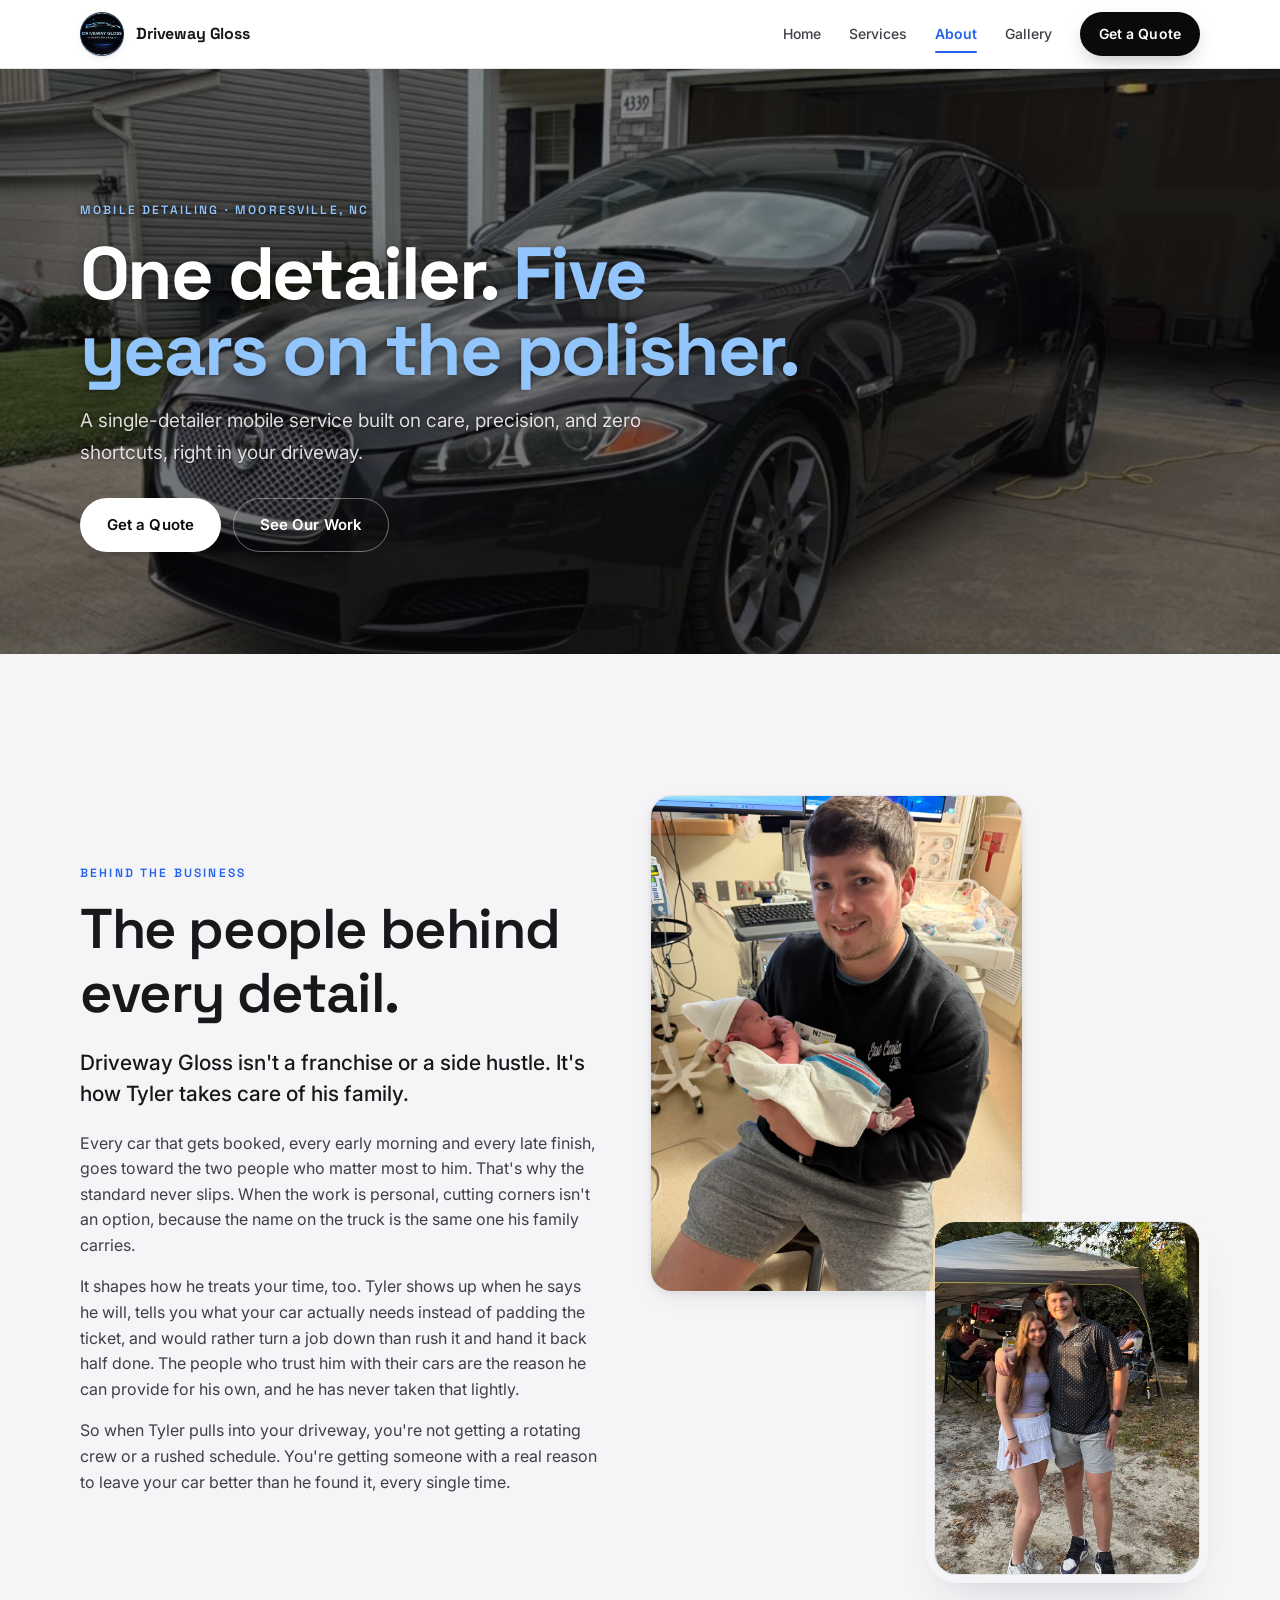
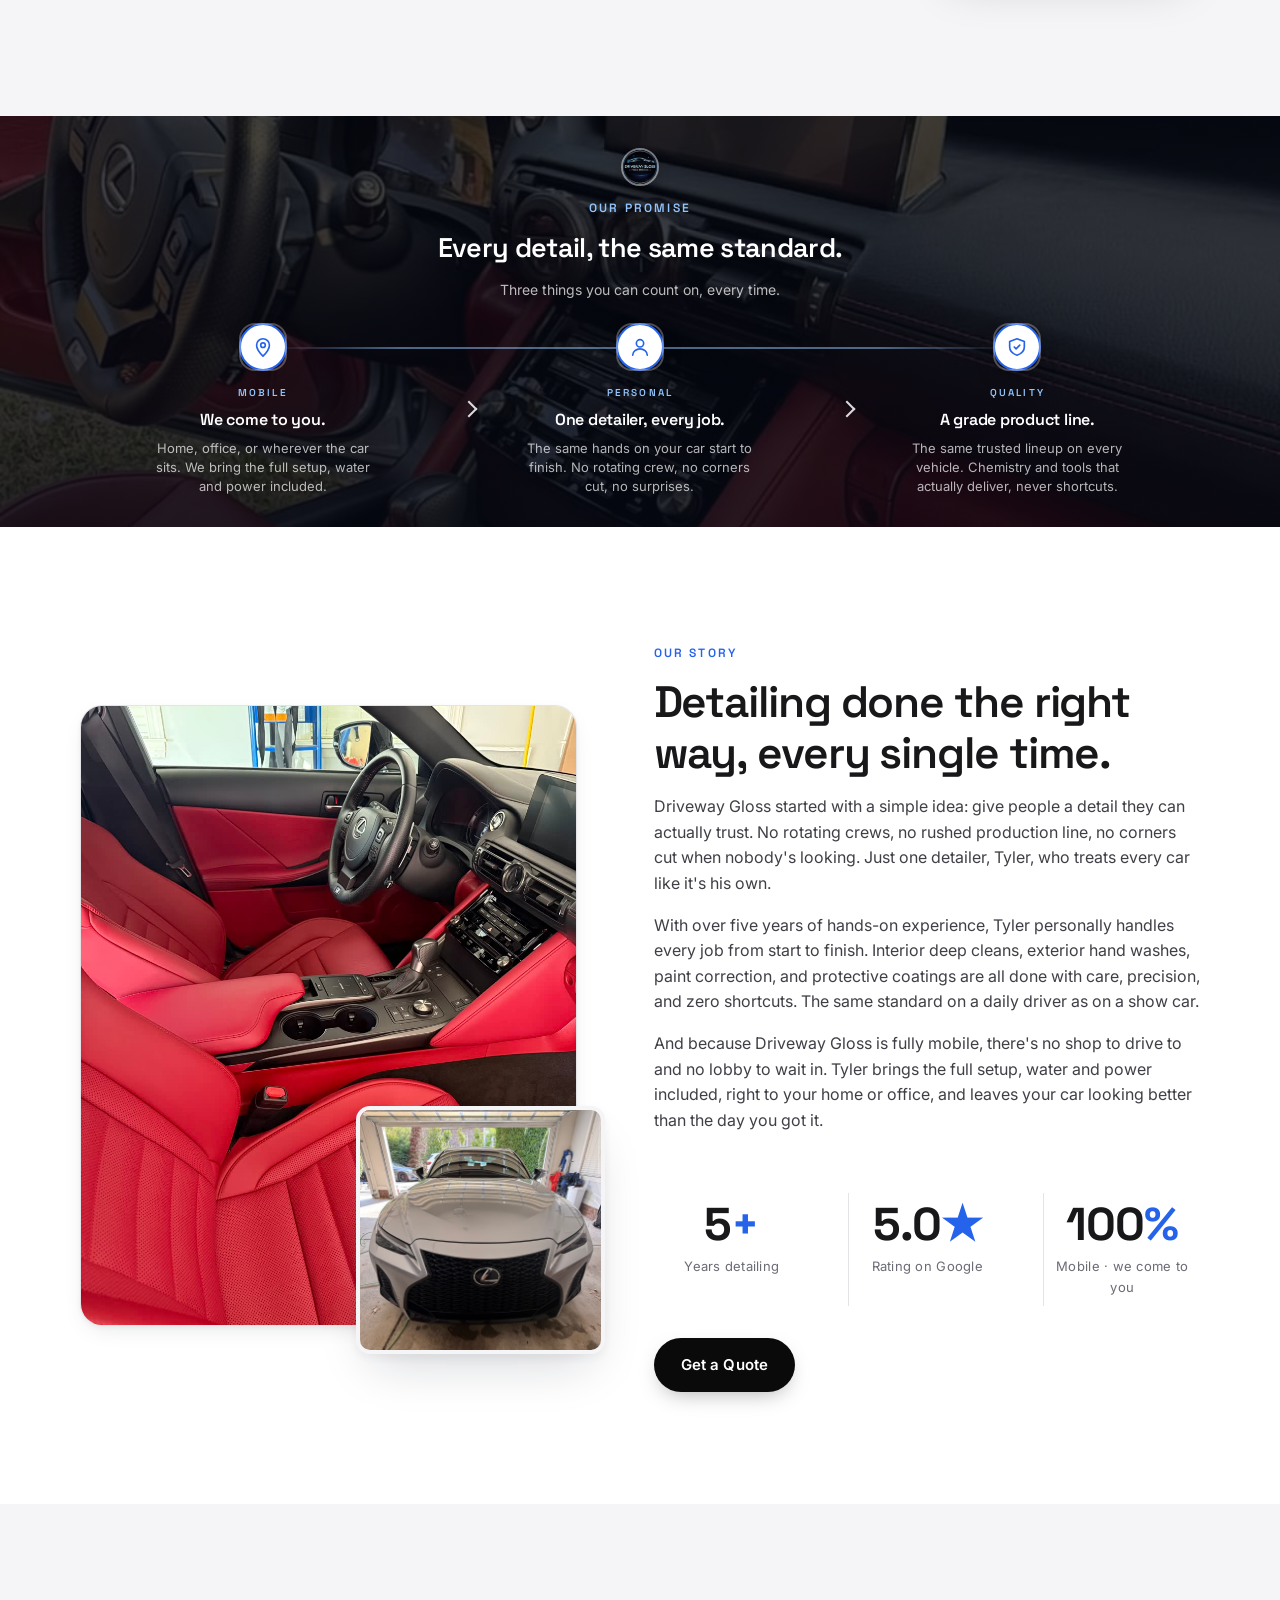
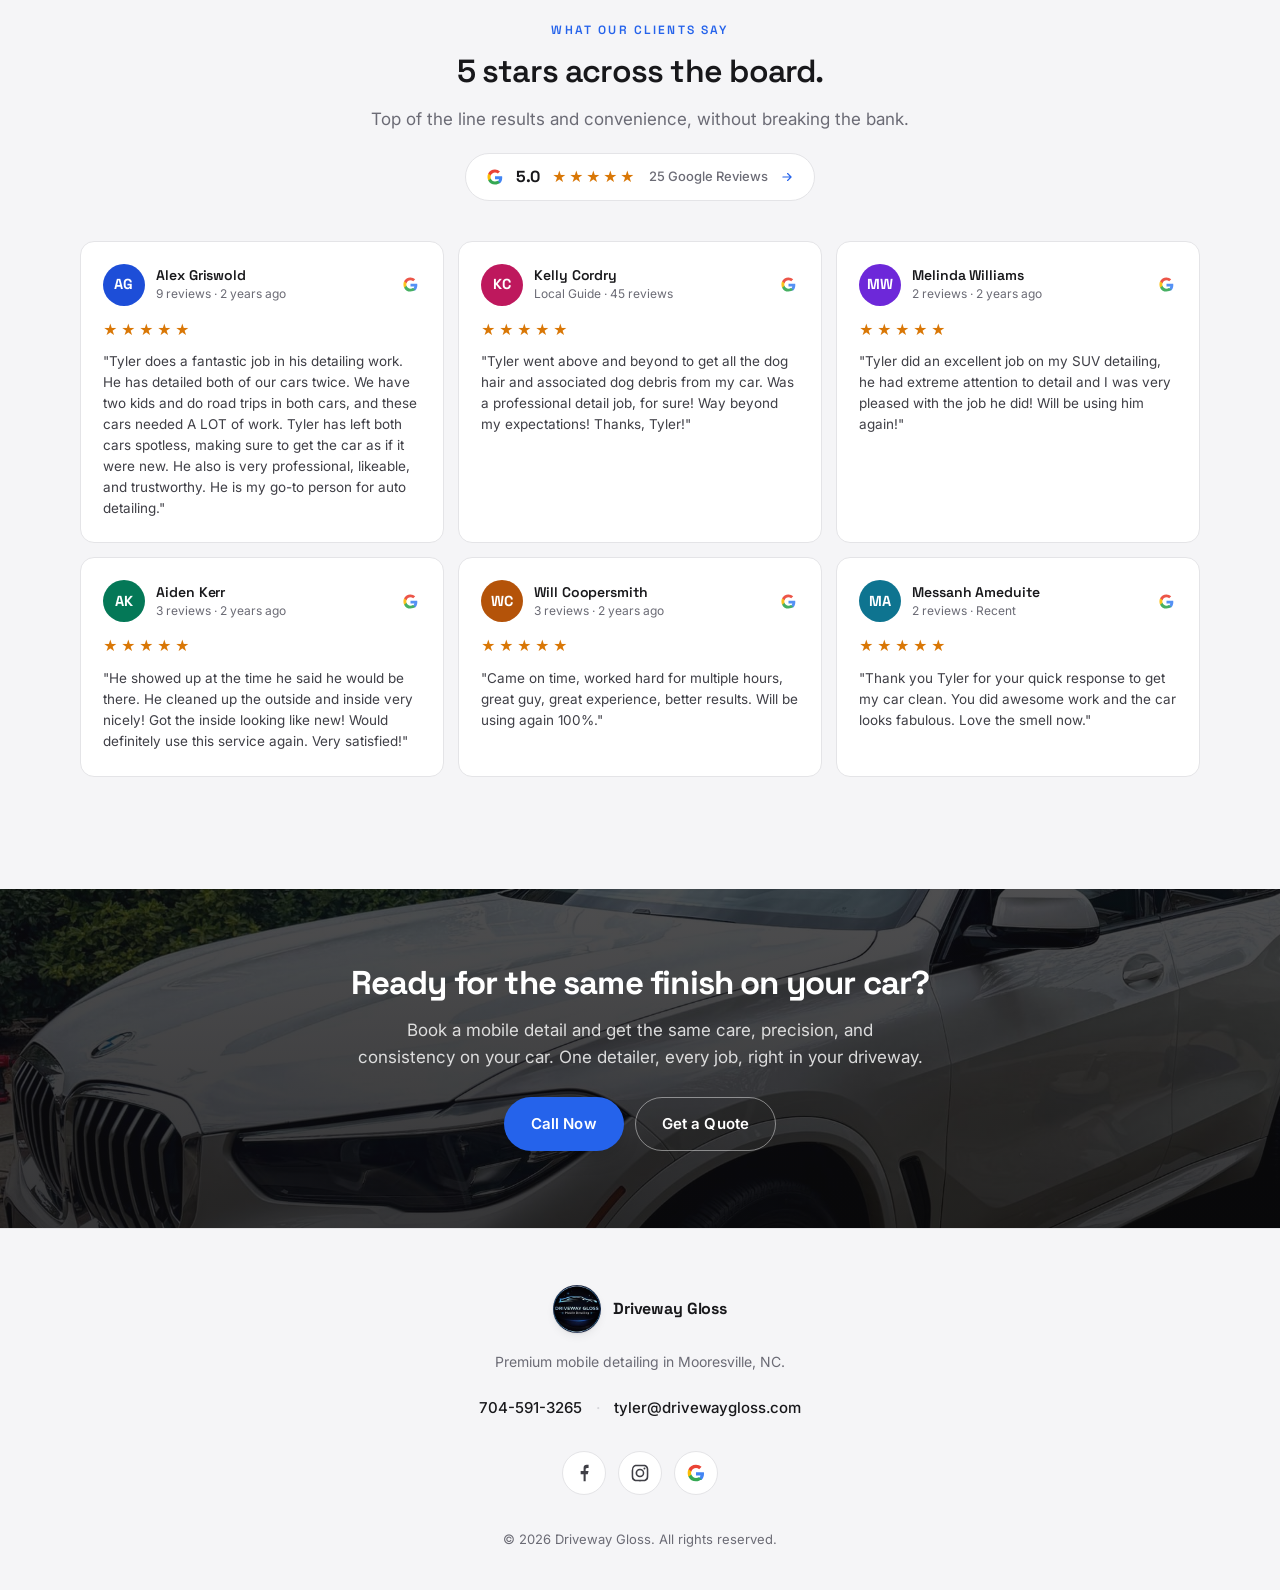
==== about.html @ b752cffd "Version the CSS and JS URLs to defeat stale edge caching The card-width revert was pushed to GitHub " ====
<!DOCTYPE html>
<html lang="en">
<head>
  <meta charset="UTF-8" />
  <meta name="viewport" content="width=device-width, initial-scale=1.0" />
  <title>About Driveway Gloss | Mobile Auto Detailing in Mooresville, NC</title>
  <meta name="description" content="Driveway Gloss is a one-detailer mobile car detailing service in Mooresville, NC. Five years of hands-on experience, no employees, no shortcuts. Just care, precision, and consistency on every car." />
  <meta name="theme-color" content="#ffffff" />

  <!-- Sticky call bar: pre-paint dismissed-state check (runs before first paint to prevent a flash). -->
  <script>
    (function () {
      try {
        var KEY = 'sticky-call-dismissed';
        var navEntry = (performance.getEntriesByType && performance.getEntriesByType('navigation')[0]) || null;
        var isReload = navEntry
          ? navEntry.type === 'reload'
          : (performance.navigation && performance.navigation.type === 1);
        if (isReload) {
          sessionStorage.removeItem(KEY);
        } else if (sessionStorage.getItem(KEY) === '1') {
          document.documentElement.classList.add('sticky-call-pre-dismissed');
        }
      } catch (e) {}
    })();
  </script>

  <link rel="icon" type="image/jpeg" href="images/logo-dark.jpg" />
  <link rel="apple-touch-icon" href="images/logo-dark.jpg" />

  <meta property="og:type" content="website" />
  <meta property="og:title" content="About Driveway Gloss | Premium Mobile Auto Detailing" />
  <meta property="og:description" content="One detailer. Five years on the polisher. Mobile car detailing in Mooresville, NC." />
  <meta property="og:image" content="images/about.jpg" />
  <meta property="og:url" content="https://www.drivewaygloss.net/about.html" />

  <link rel="preconnect" href="https://fonts.googleapis.com" />
  <link rel="preconnect" href="https://fonts.gstatic.com" crossorigin />
  <link href="https://fonts.googleapis.com/css2?family=Space+Grotesk:wght@500;600;700&family=Inter:wght@400;500;600&display=swap" rel="stylesheet" />

  <link rel="stylesheet" href="css/style.css?v=2" />

  <!-- Scroll-reveal elements start at opacity:0 and are switched on by main.js.
       With JavaScript off nothing would ever become visible, so show it all. -->
  <noscript>
    <style>.reveal, .reveal > * { opacity: 1 !important; transform: none !important; }</style>
  </noscript>
</head>
<body>

  <!-- ==================== NAV ==================== -->
  <header class="nav" id="nav">
    <div class="container nav__inner">
      <a href="index.html#top" class="nav__brand" aria-label="Driveway Gloss home">
        <img src="images/logo-dark.jpg" alt="Driveway Gloss mobile detailing logo" class="nav__brand-mark" width="44" height="44" />
        <span class="nav__brand-name">Driveway Gloss</span>
      </a>

      <nav class="nav__links" id="nav-links" aria-label="Primary">
        <a href="index.html">Home</a>
        <a href="services.html">Services</a>
        <a href="about.html" aria-current="page">About</a>
        <a href="gallery.html">Gallery</a>
        <a href="contact.html" class="btn btn--small btn--primary nav__cta">Get a Quote</a>
        <a href="tel:+17045913265" class="nav__call">Call 704-591-3265</a>
      </nav>

      <button class="nav__toggle" id="nav-toggle" aria-label="Toggle menu" aria-expanded="false" aria-controls="nav-links">
        <span></span><span></span><span></span>
      </button>
    </div>
  </header>

  <main id="top">

    <!-- ==================== PAGE HERO ==================== -->
    <section class="page-hero" style="--page-hero-image: url('../images/detail-jaguar-xf.jpg'); --page-hero-shade-top: rgba(10,10,12,0.47); --page-hero-shade-bottom: rgba(10,10,12,0.60);">
      <div class="page-hero__inner">
        <span class="eyebrow">Mobile Detailing · Mooresville, NC</span>
        <h1 class="page-hero__title">One detailer. <span class="accent">Five years on the polisher.</span></h1>
        <p class="page-hero__lede">A single-detailer mobile service built on care, precision, and zero shortcuts, right in your driveway.</p>
        <div class="page-hero__cta">
          <a class="btn btn--primary" href="contact.html">Get a Quote</a>
          <a class="btn btn--ghost" href="gallery.html">See Our Work</a>
        </div>
      </div>
    </section>

    <!-- ==================== FAMILY ==================== -->
    <section class="section section--alt section--feature" id="family">
      <div class="container why why--reverse">
        <!-- Copy is split into three blocks so the mobile layout can slot a
             photo between them. On desktop they simply stack inside
             .why__content and render exactly as one continuous column. -->
        <div class="why__content reveal">
          <div class="family__head">
            <span class="eyebrow">Behind the Business</span>
            <h2 class="section__title">The people behind every detail.</h2>
            <p class="why__lede">Driveway Gloss isn't a franchise or a side hustle. It's how Tyler takes care of his family.</p>
          </div>
          <div class="family__body family__body--a">
            <p>Every car that gets booked, every early morning and every late finish, goes toward the two people who matter most to him. That's why the standard never slips. When the work is personal, cutting corners isn't an option, because the name on the truck is the same one his family carries.</p>
          </div>
          <div class="family__body family__body--b">
            <p>It shapes how he treats your time, too. Tyler shows up when he says he will, tells you what your car actually needs instead of padding the ticket, and would rather turn a job down than rush it and hand it back half done. The people who trust him with their cars are the reason he can provide for his own, and he has never taken that lightly.</p>
          </div>
          <div class="family__body family__body--c">
            <p>So when Tyler pulls into your driveway, you're not getting a rotating crew or a rushed schedule. You're getting someone with a real reason to leave your car better than he found it, every single time.</p>
          </div>
        </div>

        <div class="family-media reveal">
          <figure class="family-photo">
            <img src="images/tyler-family-baby.jpg" alt="Tyler, the owner of Driveway Gloss, holding his newborn baby" class="family-photo__img" loading="lazy" width="1100" height="1466" />
          </figure>
          <figure class="family-photo family-photo--offset">
            <img src="images/tyler-family-couple.jpg" alt="Tyler, the owner of Driveway Gloss, with his girlfriend" class="family-photo__img" loading="lazy" width="1100" height="1387" />
          </figure>
        </div>
      </div>
    </section>

    <!-- ==================== OUR PROMISE ==================== -->
    <section class="section section--tight section--photo-bg" id="our-promise">
      <div class="container">
        <header class="section__head section__head--tight reveal">
          <img src="images/logo-dark.jpg" alt="Driveway Gloss" class="section__logo" />
          <span class="eyebrow">Our Promise</span>
          <h2 class="section__title section__title--small">Every detail, the same standard.</h2>
          <p class="section__lede">Three things you can count on, every time.</p>
        </header>

        <ol class="steps">
          <li class="step">
            <div class="step__icon" aria-hidden="true">
              <svg viewBox="0 0 24 24" fill="none" stroke="currentColor" stroke-width="1.8" stroke-linecap="round" stroke-linejoin="round">
                <path d="M12 22s7-7 7-12a7 7 0 1 0-14 0c0 5 7 12 7 12z"/>
                <circle cx="12" cy="10" r="2.5"/>
              </svg>
            </div>
            <div class="step__text">
              <span class="step__tag">Mobile</span>
              <h3><span class="desktop-copy">We come to you.</span><span class="mobile-copy">We come to you</span></h3>
              <p><span class="desktop-copy">Home, office, or wherever the car sits. We bring the full setup, water and power included.</span><span class="mobile-copy">Home or office. Full setup included.</span></p>
            </div>
          </li>
          <li class="step">
            <div class="step__icon" aria-hidden="true">
              <svg viewBox="0 0 24 24" fill="none" stroke="currentColor" stroke-width="1.8" stroke-linecap="round" stroke-linejoin="round">
                <circle cx="12" cy="8" r="4"/>
                <path d="M4 21c0-4 4-7 8-7s8 3 8 7"/>
              </svg>
            </div>
            <div class="step__text">
              <span class="step__tag">Personal</span>
              <h3><span class="desktop-copy">One detailer, every job.</span><span class="mobile-copy">One detailer</span></h3>
              <p><span class="desktop-copy">The same hands on your car start to finish. No rotating crew, no corners cut, no surprises.</span><span class="mobile-copy">Same hands start to finish.</span></p>
            </div>
          </li>
          <li class="step">
            <div class="step__icon" aria-hidden="true">
              <svg viewBox="0 0 24 24" fill="none" stroke="currentColor" stroke-width="1.8" stroke-linecap="round" stroke-linejoin="round">
                <path d="M12 3l8 3v6c0 4-3.5 7.5-8 9-4.5-1.5-8-5-8-9V6l8-3z"/>
                <path d="M9 12l2 2 4-4"/>
              </svg>
            </div>
            <div class="step__text">
              <span class="step__tag">Quality</span>
              <h3><span class="desktop-copy">A grade product line.</span><span class="mobile-copy">A-grade products</span></h3>
              <p><span class="desktop-copy">The same trusted lineup on every vehicle. Chemistry and tools that actually deliver, never shortcuts.</span><span class="mobile-copy">Trusted tools. No shortcuts.</span></p>
            </div>
          </li>
        </ol>
      </div>
    </section>

    <!-- ==================== STORY ==================== -->
    <section class="section">
      <div class="container why">
        <div class="why__media reveal">
          <img src="images/detail-red-interior.jpg" alt="Lexus IS red leather interior after a full interior detail, clean console and dashboard" class="why__image" loading="lazy" />
          <img src="images/detail-lexus-is-silver.jpg" alt="Silver Lexus IS front end with a glossy finish after a detail" class="why__image-accent" loading="lazy" />
        </div>

        <div class="why__content reveal">
          <span class="eyebrow">Our Story</span>
          <h2 class="section__title">Detailing done the right way, every single time.</h2>
          <p>Driveway Gloss started with a simple idea: give people a detail they can actually trust. No rotating crews, no rushed production line, no corners cut when nobody's looking. Just one detailer, Tyler, who treats every car like it's his own.</p>
          <p>With over five years of hands-on experience, Tyler personally handles every job from start to finish. Interior deep cleans, exterior hand washes, paint correction, and protective coatings are all done with care, precision, and zero shortcuts. The same standard on a daily driver as on a show car.</p>
          <p>And because Driveway Gloss is fully mobile, there's no shop to drive to and no lobby to wait in. Tyler brings the full setup, water and power included, right to your home or office, and leaves your car looking better than the day you got it.</p>

          <div class="stat-row">
            <div class="stat-row__item">
              <span class="stat-row__num">5<span class="accent">+</span></span>
              <span class="stat-row__label">Years detailing</span>
            </div>
            <div class="stat-row__item">
              <span class="stat-row__num">5.0<span class="accent">★</span></span>
              <span class="stat-row__label">Rating on Google</span>
            </div>
            <div class="stat-row__item">
              <span class="stat-row__num">100<span class="accent">%</span></span>
              <span class="stat-row__label">Mobile · we come to you</span>
            </div>
          </div>

          <a href="contact.html" class="btn btn--primary" style="margin-top:32px;">Get a Quote</a>
        </div>
      </div>
    </section>

    <!-- ==================== TESTIMONIALS ==================== -->
    <section class="section section--alt" id="testimonials">
      <div class="container">
        <header class="section__head section__head--tight reveal">
          <span class="eyebrow">What Our Clients Say</span>
          <h2 class="section__title section__title--small">5 stars across the board.</h2>
          <p class="section__lede">Top of the line results and convenience, without breaking the bank.</p>
          <a href="https://www.google.com/maps/place/Driveway+Gloss+Mobile+Detailing/data=!4m2!3m1!1s0x0:0xab284bf9c8b7103c?sa=X&amp;ved=1t:2428&amp;hl=en&amp;ictx=111" class="reviews-badge" target="_blank" rel="noopener">
            <svg class="reviews-badge__google" viewBox="0 0 24 24" aria-hidden="true">
              <path fill="#4285f4" d="M21.35 11.1H12v3.79h5.4a4.6 4.6 0 0 1-2 3.04v2.5h3.23c1.9-1.74 2.99-4.32 2.99-7.4 0-.65-.06-1.3-.17-1.93z"/>
              <path fill="#34a853" d="M12 22c2.7 0 4.97-.9 6.62-2.42l-3.23-2.5c-.9.6-2.05.96-3.4.96-2.6 0-4.8-1.76-5.6-4.13H2.96v2.6A10 10 0 0 0 12 22z"/>
              <path fill="#fbbc05" d="M6.4 13.91A6 6 0 0 1 6.07 12c0-.66.12-1.3.34-1.91V7.49H2.96A10 10 0 0 0 2 12c0 1.62.39 3.16 1 4.51l3.4-2.6z"/>
              <path fill="#ea4335" d="M12 5.96c1.47 0 2.78.5 3.81 1.49l2.86-2.86A10 10 0 0 0 12 2 10 10 0 0 0 2.96 7.49l3.42 2.6C7.2 7.72 9.4 5.96 12 5.96z"/>
            </svg>
            <span class="reviews-badge__rating">5.0</span>
            <span class="reviews-badge__stars" aria-hidden="true">★★★★★</span>
            <span class="reviews-badge__count">25 Google Reviews</span>
            <svg class="reviews-badge__arrow" viewBox="0 0 24 24" aria-hidden="true"><path d="M5 12h14M13 6l6 6-6 6" fill="none" stroke="currentColor" stroke-width="2" stroke-linecap="round" stroke-linejoin="round"/></svg>
          </a>
        </header>

        <div class="testimonials reveal" id="testimonialGrid">
          <figure class="testimonial">
            <div class="testimonial__head">
              <span class="testimonial__avatar" style="background: #1d4ed8;" aria-hidden="true">AG</span>
              <div class="testimonial__who">
                <strong class="testimonial__name">Alex Griswold</strong>
                <span class="testimonial__meta">9 reviews · 2 years ago</span>
              </div>
              <span class="testimonial__source" title="Posted on Google"><svg viewBox="0 0 24 24" aria-hidden="true"><path fill="#4285f4" d="M21.35 11.1H12v3.79h5.4a4.6 4.6 0 0 1-2 3.04v2.5h3.23c1.9-1.74 2.99-4.32 2.99-7.4 0-.65-.06-1.3-.17-1.93z"/><path fill="#34a853" d="M12 22c2.7 0 4.97-.9 6.62-2.42l-3.23-2.5c-.9.6-2.05.96-3.4.96-2.6 0-4.8-1.76-5.6-4.13H2.96v2.6A10 10 0 0 0 12 22z"/><path fill="#fbbc05" d="M6.4 13.91A6 6 0 0 1 6.07 12c0-.66.12-1.3.34-1.91V7.49H2.96A10 10 0 0 0 2 12c0 1.62.39 3.16 1 4.51l3.4-2.6z"/><path fill="#ea4335" d="M12 5.96c1.47 0 2.78.5 3.81 1.49l2.86-2.86A10 10 0 0 0 12 2 10 10 0 0 0 2.96 7.49l3.42 2.6C7.2 7.72 9.4 5.96 12 5.96z"/></svg></span>
            </div>
            <div class="testimonial__stars" aria-label="5 out of 5 stars">★★★★★</div>
            <blockquote>"Tyler does a fantastic job in his detailing work. He has detailed both of our cars twice. We have two kids and do road trips in both cars, and these cars needed A LOT of work. Tyler has left both cars spotless, making sure to get the car as if it were new. He also is very professional, likeable, and trustworthy. He is my go-to person for auto detailing."</blockquote>
          </figure>

          <figure class="testimonial">
            <div class="testimonial__head">
              <span class="testimonial__avatar" style="background: #be185d;" aria-hidden="true">KC</span>
              <div class="testimonial__who">
                <strong class="testimonial__name">Kelly Cordry</strong>
                <span class="testimonial__meta">Local Guide · 45 reviews</span>
              </div>
              <span class="testimonial__source" title="Posted on Google"><svg viewBox="0 0 24 24" aria-hidden="true"><path fill="#4285f4" d="M21.35 11.1H12v3.79h5.4a4.6 4.6 0 0 1-2 3.04v2.5h3.23c1.9-1.74 2.99-4.32 2.99-7.4 0-.65-.06-1.3-.17-1.93z"/><path fill="#34a853" d="M12 22c2.7 0 4.97-.9 6.62-2.42l-3.23-2.5c-.9.6-2.05.96-3.4.96-2.6 0-4.8-1.76-5.6-4.13H2.96v2.6A10 10 0 0 0 12 22z"/><path fill="#fbbc05" d="M6.4 13.91A6 6 0 0 1 6.07 12c0-.66.12-1.3.34-1.91V7.49H2.96A10 10 0 0 0 2 12c0 1.62.39 3.16 1 4.51l3.4-2.6z"/><path fill="#ea4335" d="M12 5.96c1.47 0 2.78.5 3.81 1.49l2.86-2.86A10 10 0 0 0 12 2 10 10 0 0 0 2.96 7.49l3.42 2.6C7.2 7.72 9.4 5.96 12 5.96z"/></svg></span>
            </div>
            <div class="testimonial__stars" aria-label="5 out of 5 stars">★★★★★</div>
            <blockquote>"Tyler went above and beyond to get all the dog hair and associated dog debris from my car. Was a professional detail job, for sure! Way beyond my expectations! Thanks, Tyler!"</blockquote>
          </figure>

          <figure class="testimonial">
            <div class="testimonial__head">
              <span class="testimonial__avatar" style="background: #6d28d9;" aria-hidden="true">MW</span>
              <div class="testimonial__who">
                <strong class="testimonial__name">Melinda Williams</strong>
                <span class="testimonial__meta">2 reviews · 2 years ago</span>
              </div>
              <span class="testimonial__source" title="Posted on Google"><svg viewBox="0 0 24 24" aria-hidden="true"><path fill="#4285f4" d="M21.35 11.1H12v3.79h5.4a4.6 4.6 0 0 1-2 3.04v2.5h3.23c1.9-1.74 2.99-4.32 2.99-7.4 0-.65-.06-1.3-.17-1.93z"/><path fill="#34a853" d="M12 22c2.7 0 4.97-.9 6.62-2.42l-3.23-2.5c-.9.6-2.05.96-3.4.96-2.6 0-4.8-1.76-5.6-4.13H2.96v2.6A10 10 0 0 0 12 22z"/><path fill="#fbbc05" d="M6.4 13.91A6 6 0 0 1 6.07 12c0-.66.12-1.3.34-1.91V7.49H2.96A10 10 0 0 0 2 12c0 1.62.39 3.16 1 4.51l3.4-2.6z"/><path fill="#ea4335" d="M12 5.96c1.47 0 2.78.5 3.81 1.49l2.86-2.86A10 10 0 0 0 12 2 10 10 0 0 0 2.96 7.49l3.42 2.6C7.2 7.72 9.4 5.96 12 5.96z"/></svg></span>
            </div>
            <div class="testimonial__stars" aria-label="5 out of 5 stars">★★★★★</div>
            <blockquote>"Tyler did an excellent job on my SUV detailing, he had extreme attention to detail and I was very pleased with the job he did! Will be using him again!"</blockquote>
          </figure>

          <figure class="testimonial">
            <div class="testimonial__head">
              <span class="testimonial__avatar" style="background: #047857;" aria-hidden="true">AK</span>
              <div class="testimonial__who">
                <strong class="testimonial__name">Aiden Kerr</strong>
                <span class="testimonial__meta">3 reviews · 2 years ago</span>
              </div>
              <span class="testimonial__source" title="Posted on Google"><svg viewBox="0 0 24 24" aria-hidden="true"><path fill="#4285f4" d="M21.35 11.1H12v3.79h5.4a4.6 4.6 0 0 1-2 3.04v2.5h3.23c1.9-1.74 2.99-4.32 2.99-7.4 0-.65-.06-1.3-.17-1.93z"/><path fill="#34a853" d="M12 22c2.7 0 4.97-.9 6.62-2.42l-3.23-2.5c-.9.6-2.05.96-3.4.96-2.6 0-4.8-1.76-5.6-4.13H2.96v2.6A10 10 0 0 0 12 22z"/><path fill="#fbbc05" d="M6.4 13.91A6 6 0 0 1 6.07 12c0-.66.12-1.3.34-1.91V7.49H2.96A10 10 0 0 0 2 12c0 1.62.39 3.16 1 4.51l3.4-2.6z"/><path fill="#ea4335" d="M12 5.96c1.47 0 2.78.5 3.81 1.49l2.86-2.86A10 10 0 0 0 12 2 10 10 0 0 0 2.96 7.49l3.42 2.6C7.2 7.72 9.4 5.96 12 5.96z"/></svg></span>
            </div>
            <div class="testimonial__stars" aria-label="5 out of 5 stars">★★★★★</div>
            <blockquote>"He showed up at the time he said he would be there. He cleaned up the outside and inside very nicely! Got the inside looking like new! Would definitely use this service again. Very satisfied!"</blockquote>
          </figure>

          <figure class="testimonial">
            <div class="testimonial__head">
              <span class="testimonial__avatar" style="background: #b45309;" aria-hidden="true">WC</span>
              <div class="testimonial__who">
                <strong class="testimonial__name">Will Coopersmith</strong>
                <span class="testimonial__meta">3 reviews · 2 years ago</span>
              </div>
              <span class="testimonial__source" title="Posted on Google"><svg viewBox="0 0 24 24" aria-hidden="true"><path fill="#4285f4" d="M21.35 11.1H12v3.79h5.4a4.6 4.6 0 0 1-2 3.04v2.5h3.23c1.9-1.74 2.99-4.32 2.99-7.4 0-.65-.06-1.3-.17-1.93z"/><path fill="#34a853" d="M12 22c2.7 0 4.97-.9 6.62-2.42l-3.23-2.5c-.9.6-2.05.96-3.4.96-2.6 0-4.8-1.76-5.6-4.13H2.96v2.6A10 10 0 0 0 12 22z"/><path fill="#fbbc05" d="M6.4 13.91A6 6 0 0 1 6.07 12c0-.66.12-1.3.34-1.91V7.49H2.96A10 10 0 0 0 2 12c0 1.62.39 3.16 1 4.51l3.4-2.6z"/><path fill="#ea4335" d="M12 5.96c1.47 0 2.78.5 3.81 1.49l2.86-2.86A10 10 0 0 0 12 2 10 10 0 0 0 2.96 7.49l3.42 2.6C7.2 7.72 9.4 5.96 12 5.96z"/></svg></span>
            </div>
            <div class="testimonial__stars" aria-label="5 out of 5 stars">★★★★★</div>
            <blockquote>"Came on time, worked hard for multiple hours, great guy, great experience, better results. Will be using again 100%."</blockquote>
          </figure>

          <figure class="testimonial">
            <div class="testimonial__head">
              <span class="testimonial__avatar" style="background: #0e7490;" aria-hidden="true">MA</span>
              <div class="testimonial__who">
                <strong class="testimonial__name">Messanh Ameduite</strong>
                <span class="testimonial__meta">2 reviews · Recent</span>
              </div>
              <span class="testimonial__source" title="Posted on Google"><svg viewBox="0 0 24 24" aria-hidden="true"><path fill="#4285f4" d="M21.35 11.1H12v3.79h5.4a4.6 4.6 0 0 1-2 3.04v2.5h3.23c1.9-1.74 2.99-4.32 2.99-7.4 0-.65-.06-1.3-.17-1.93z"/><path fill="#34a853" d="M12 22c2.7 0 4.97-.9 6.62-2.42l-3.23-2.5c-.9.6-2.05.96-3.4.96-2.6 0-4.8-1.76-5.6-4.13H2.96v2.6A10 10 0 0 0 12 22z"/><path fill="#fbbc05" d="M6.4 13.91A6 6 0 0 1 6.07 12c0-.66.12-1.3.34-1.91V7.49H2.96A10 10 0 0 0 2 12c0 1.62.39 3.16 1 4.51l3.4-2.6z"/><path fill="#ea4335" d="M12 5.96c1.47 0 2.78.5 3.81 1.49l2.86-2.86A10 10 0 0 0 12 2 10 10 0 0 0 2.96 7.49l3.42 2.6C7.2 7.72 9.4 5.96 12 5.96z"/></svg></span>
            </div>
            <div class="testimonial__stars" aria-label="5 out of 5 stars">★★★★★</div>
            <blockquote>"Thank you Tyler for your quick response to get my car clean. You did awesome work and the car looks fabulous. Love the smell now."</blockquote>
          </figure>
        </div>

        <!-- Mobile only. Revealed by main.js, so a no-JS visitor sees every review. -->
        <div class="testimonials__more">
          <button id="testimonialsMore" class="btn btn--ghost" type="button" aria-expanded="false" aria-controls="testimonialGrid" hidden>Show more reviews</button>
        </div>
      </div>
    </section>

    <!-- ==================== CTA BAND ==================== -->
    <section class="section section--tight section--photo-bg cta-band" id="about-cta">
      <div class="container cta-band__inner">
        <h2 class="cta-band__title">Ready for the same finish on your car?</h2>
        <p class="cta-band__sub">Book a mobile detail and get the same care, precision, and consistency on your car. One detailer, every job, right in your driveway.</p>
        <div class="cta-band__actions">
          <a href="tel:+17045913265" class="btn btn--primary cta-band__btn">Call Now</a>
          <a href="contact.html" class="btn btn--ghost cta-band__btn cta-band__btn--ghost">Get a Quote</a>
        </div>
      </div>
    </section>

  </main>

  <!-- ==================== FOOTER ==================== -->
  <footer class="footer">
    <div class="container footer__inner">
      <div class="footer__brand">
        <img src="images/logo-dark.jpg" alt="Driveway Gloss mobile detailing logo" class="nav__brand-mark" width="48" height="48" />
        <span>Driveway Gloss</span>
      </div>
      <p class="footer__tag">Premium mobile detailing in Mooresville, NC.</p>

      <div class="footer__contact">
        <a href="tel:+17045913265">704-591-3265</a>
        <span class="footer__divider" aria-hidden="true">·</span>
        <a href="mailto:tyler@drivewaygloss.com">tyler@drivewaygloss.com</a>
      </div>

      <nav class="footer__social" aria-label="Social links">
        <a href="https://www.facebook.com/profile.php?id=61578492765058" target="_blank" rel="noopener" aria-label="Facebook">
          <svg viewBox="0 0 24 24" aria-hidden="true"><path d="M14 13.5h2.5l1-4H14V8c0-1.03 0-2 2-2h1.5V2.14C17.17 2.09 16.16 2 15.1 2 12.95 2 11.5 3.31 11.5 5.7v3.8H8v4h3.5V22h2.5z" fill="currentColor"/></svg>
        </a>
        <a href="https://www.instagram.com/drivewaygloss/" target="_blank" rel="noopener" aria-label="Instagram">
          <svg viewBox="0 0 24 24" aria-hidden="true"><path d="M12 2c-2.7 0-3 0-4.1.06-1 .04-1.7.2-2.3.4a4.6 4.6 0 0 0-1.7 1.1 4.6 4.6 0 0 0-1.1 1.7c-.2.6-.4 1.3-.4 2.3C2 8.6 2 9 2 12s0 3.4.06 4.5c.04 1 .2 1.7.4 2.3a4.6 4.6 0 0 0 1.1 1.7 4.6 4.6 0 0 0 1.7 1.1c.6.2 1.3.4 2.3.4 1.1.06 1.4.06 4.4.06s3.4 0 4.5-.06c1-.04 1.7-.2 2.3-.4a4.6 4.6 0 0 0 1.7-1.1 4.6 4.6 0 0 0 1.1-1.7c.2-.6.4-1.3.4-2.3.06-1.1.06-1.4.06-4.4s0-3.4-.06-4.5c-.04-1-.2-1.7-.4-2.3a4.6 4.6 0 0 0-1.1-1.7 4.6 4.6 0 0 0-1.7-1.1c-.6-.2-1.3-.4-2.3-.4C15.4 2 15 2 12 2zm0 1.8c2.65 0 2.96 0 4 .06.95.05 1.5.2 1.85.34.46.18.8.4 1.15.75.35.35.57.69.75 1.15.14.36.3.9.34 1.85.05 1.05.06 1.36.06 4s0 3-.06 4.04c-.04.95-.2 1.5-.34 1.85a3 3 0 0 1-.75 1.15c-.35.35-.7.57-1.15.75-.36.14-.9.3-1.85.34-1.04.05-1.36.06-4 .06s-2.96 0-4-.06c-.95-.04-1.5-.2-1.85-.34a3 3 0 0 1-1.15-.75 3 3 0 0 1-.75-1.15c-.14-.36-.3-.9-.34-1.85-.05-1.05-.06-1.36-.06-4s0-2.95.06-4c.04-.95.2-1.5.34-1.85.18-.46.4-.8.75-1.15.35-.35.69-.57 1.15-.75.36-.14.9-.3 1.85-.34 1.04-.05 1.36-.06 4-.06zm0 3.06A5.15 5.15 0 1 0 12 17.15 5.15 5.15 0 0 0 12 6.85zm0 8.5a3.35 3.35 0 1 1 0-6.7 3.35 3.35 0 0 1 0 6.7zm6.55-8.7a1.2 1.2 0 1 1-2.4 0 1.2 1.2 0 0 1 2.4 0z" fill="currentColor"/></svg>
        </a>
        <a href="https://www.google.com/maps/place/Driveway+Gloss+Mobile+Detailing/data=!4m2!3m1!1s0x0:0xab284bf9c8b7103c?sa=X&amp;ved=1t:2428&amp;hl=en&amp;ictx=111" target="_blank" rel="noopener" aria-label="Google reviews">
          <svg viewBox="0 0 24 24" aria-hidden="true"><path d="M21.35 11.1H12v3.79h5.4a4.6 4.6 0 0 1-2 3.04v2.5h3.23c1.9-1.74 2.99-4.32 2.99-7.4 0-.65-.06-1.3-.17-1.93z" fill="#4285f4"/><path d="M12 22c2.7 0 4.97-.9 6.62-2.42l-3.23-2.5c-.9.6-2.05.96-3.4.96-2.6 0-4.8-1.76-5.6-4.13H2.96v2.6A10 10 0 0 0 12 22z" fill="#34a853"/><path d="M6.4 13.91A6 6 0 0 1 6.07 12c0-.66.12-1.3.34-1.91V7.49H2.96A10 10 0 0 0 2 12c0 1.62.39 3.16 1 4.51l3.4-2.6z" fill="#fbbc05"/><path d="M12 5.96c1.47 0 2.78.5 3.81 1.49l2.86-2.86A10 10 0 0 0 12 2 10 10 0 0 0 2.96 7.49l3.42 2.6C7.2 7.72 9.4 5.96 12 5.96z" fill="#ea4335"/></svg>
        </a>
      </nav>

      <p class="footer__legal">© <span id="year"></span> Driveway Gloss. All rights reserved.</p>
    </div>
  </footer>

  <!-- ==================== STICKY CALL BAR (mobile only) ==================== -->
  <aside class="sticky-call" id="stickyCall" aria-label="Call Driveway Gloss">
    <button class="sticky-call__close" id="stickyCallClose" type="button" aria-label="Dismiss">
      <svg viewBox="0 0 24 24" aria-hidden="true">
        <path d="M6 6l12 12M18 6L6 18" fill="none" stroke="currentColor" stroke-width="2.4" stroke-linecap="round"/>
      </svg>
    </button>

    <div class="sticky-call__text">
      <span class="sticky-call__title">Free Quote</span>
      <span class="sticky-call__tag">No obligation · Mobile detailing near you</span>
    </div>

    <a class="sticky-call__btn" href="tel:+17045913265" aria-label="Call 704-591-3265">
      <span class="sticky-call__btn-icon" aria-hidden="true">
        <svg viewBox="0 0 24 24" aria-hidden="true">
          <path d="M6.6 10.8a15.5 15.5 0 0 0 6.6 6.6l2.2-2.2a1 1 0 0 1 1.02-.24 11.4 11.4 0 0 0 3.57.57 1 1 0 0 1 1 1V20a1 1 0 0 1-1 1A17 17 0 0 1 3 4a1 1 0 0 1 1-1h3.5a1 1 0 0 1 1 1 11.4 11.4 0 0 0 .57 3.57 1 1 0 0 1-.25 1.02z" fill="currentColor"/>
        </svg>
      </span>
      <span class="sticky-call__btn-text">
        <span class="sticky-call__btn-label">Call Now</span>
        <span class="sticky-call__btn-num">704-591-3265</span>
      </span>
    </a>
  </aside>

  <script src="js/main.js?v=2" defer></script>
</body>
</html>
---- css/style.css ----
/* =====================================================
   Driveway Gloss: custom stylesheet
   Light, premium automotive theme. Mobile-first.
   ===================================================== */

/* ---------- Tokens ---------- */
:root {
  /* Backgrounds */
  --bg: #ffffff;
  --bg-alt: #f5f5f7;          /* Apple soft gray */
  --surface: #ffffff;
  --surface-hi: #fafafa;

  /* Borders */
  --border: #e4e4e7;
  --border-hi: #d4d4d8;

  /* Text */
  --text: #18181b;            /* near-black, headlines */
  --text-body: #3f3f46;       /* body */
  --text-muted: #6b6b75;      /* subtle — darkened from #71717a, which was 4.44:1 on the --bg-alt grey and just missed AA */
  --star: #d97706;            /* review stars — one gold for every star in the UI */
  --text-on-dark: #fafafa;    /* used over hero video */
  --text-on-dark-muted: rgba(255,255,255,0.78);

  /* Accent: metallic blue from logo */
  --accent: #2563eb;
  --accent-hi: #1d4ed8;
  --accent-soft: #eff6ff;
  --accent-glow: rgba(37, 99, 235, 0.18);

  /* Ink: primary CTA buttons */
  --ink: #0a0a0a;
  --ink-hi: #18181b;

  /* Layout */
  --max: 1200px;
  --pad: clamp(20px, 4vw, 40px);
  --radius: 14px;
  --radius-lg: 22px;
  --nav-h: 68px;

  --shadow-sm: 0 1px 2px rgba(15,23,42,0.04), 0 1px 3px rgba(15,23,42,0.06);
  --shadow-md: 0 8px 24px -8px rgba(15,23,42,0.12), 0 2px 6px rgba(15,23,42,0.05);
  --shadow-lg: 0 24px 48px -16px rgba(15,23,42,0.18), 0 4px 12px rgba(15,23,42,0.06);
  --shadow-glow: 0 12px 32px -8px var(--accent-glow);

  --ease: cubic-bezier(.2,.7,.2,1);

  --font-display: 'Space Grotesk', -apple-system, BlinkMacSystemFont, 'Segoe UI', sans-serif;
  --font-body: 'Inter', -apple-system, BlinkMacSystemFont, 'Segoe UI', Roboto, sans-serif;
}

/* ---------- Reset ---------- */
*,
*::before,
*::after { box-sizing: border-box; }

html { scroll-behavior: smooth; -webkit-text-size-adjust: 100%; }

body {
  margin: 0;
  background: var(--bg);
  color: var(--text-body);
  font-family: var(--font-body);
  font-size: 16px;
  line-height: 1.6;
  -webkit-font-smoothing: antialiased;
  -moz-osx-font-smoothing: grayscale;
  overflow-x: hidden;
}

img { max-width: 100%; height: auto; display: block; }

a { color: inherit; text-decoration: none; }

button { font: inherit; cursor: pointer; border: 0; background: none; color: inherit; }

input, select, textarea {
  font: inherit;
  color: inherit;
  background: transparent;
  border: 0;
}

::selection { background: var(--accent); color: #fff; }

:focus-visible {
  outline: 2px solid var(--accent);
  outline-offset: 3px;
  border-radius: 4px;
}

/* ---------- Layout helpers ---------- */
.container {
  width: 100%;
  max-width: var(--max);
  margin: 0 auto;
  padding-left: var(--pad);
  padding-right: var(--pad);
}

.section {
  padding: clamp(64px, 9vw, 112px) 0;
}
.section--alt { background: var(--bg-alt); }

.section__head {
  max-width: 720px;
  margin: 0 auto clamp(40px, 6vw, 64px);
  text-align: center;
}

.section__title {
  font-family: var(--font-display);
  font-weight: 600;
  font-size: clamp(28px, 4.4vw, 44px);
  line-height: 1.15;
  letter-spacing: -0.025em;
  color: var(--text);
  margin: 12px 0 16px;
}

.section__lede {
  color: var(--text-muted);
  font-size: clamp(15px, 1.6vw, 17px);
  margin: 0;
}
.pricing-note {
  max-width: 720px;
  margin: 18px auto 0;
  color: var(--text-muted);
  font-size: 13px;
  line-height: 1.5;
  text-align: center;
}

.eyebrow {
  display: inline-block;
  font-family: var(--font-display);
  font-weight: 600;
  font-size: 12px;
  letter-spacing: 0.18em;
  text-transform: uppercase;
  color: var(--accent);
}

.accent { color: var(--accent); }

/* ---------- Buttons ---------- */
.btn {
  display: inline-flex;
  align-items: center;
  justify-content: center;
  gap: 8px;
  padding: 14px 26px;
  border-radius: 999px;
  font-weight: 600;
  font-size: 15px;
  letter-spacing: 0.005em;
  transition: transform .25s var(--ease), background .25s var(--ease), color .25s var(--ease), border-color .25s var(--ease), box-shadow .25s var(--ease);
  white-space: nowrap;
  border: 1px solid transparent;
  min-height: 48px;
  will-change: transform;
}

/* Primary: solid dark/black with white text */
.btn--primary {
  background: var(--ink);
  color: #fff;
  box-shadow: 0 8px 22px -8px rgba(0,0,0,0.35);
}
.btn--primary:hover,
.btn--primary:focus-visible {
  background: var(--ink-hi);
  transform: translateY(-2px);
  box-shadow: 0 14px 32px -10px rgba(0,0,0,0.45), var(--shadow-glow);
}

/* Ghost: transparent with border */
.btn--ghost {
  background: transparent;
  color: var(--text);
  border-color: var(--border-hi);
}
.btn--ghost:hover,
.btn--ghost:focus-visible {
  border-color: var(--accent);
  color: var(--accent);
  background: var(--accent-soft);
  transform: translateY(-2px);
}

/* Ghost on dark hero.
   :focus-visible must be paired with :hover here. Without it, the generic
   .btn--ghost:focus-visible rule sets background to the near-white
   --accent-soft while this block keeps color:#fff, leaving white text on a
   near-white pill (~1.05:1) for keyboard users. */
.hero .btn--ghost {
  color: #fff;
  border-color: rgba(255,255,255,0.4);
}
.hero .btn--ghost:hover,
.hero .btn--ghost:focus-visible {
  border-color: #fff;
  background: rgba(255,255,255,0.08);
  color: #fff;
}

.btn--small { padding: 10px 18px; font-size: 14px; min-height: 40px; }
.btn--block { width: 100%; }

/* ---------- Nav ---------- */
.nav {
  position: fixed;
  top: 0; left: 0; right: 0;
  z-index: 50;
  background: #ffffff;
  border-bottom: 1px solid var(--border);
  transition: box-shadow .3s var(--ease), transform .3s var(--ease);
}
.nav.is-scrolled {
  box-shadow: 0 1px 0 rgba(15,23,42,0.04), 0 4px 16px -8px rgba(15,23,42,0.08);
}

.nav__inner {
  display: flex;
  align-items: center;
  justify-content: space-between;
  gap: 24px;
  height: var(--nav-h);
}

.nav__brand {
  display: inline-flex;
  align-items: center;
  gap: 12px;
  font-family: var(--font-display);
  font-weight: 700;
  letter-spacing: -0.01em;
  color: var(--text);
}
.nav__brand-mark {
  width: 44px;
  height: 44px;
  border-radius: 50%;
  object-fit: cover;
  flex-shrink: 0;
  box-shadow: 0 1px 2px rgba(0,0,0,0.06), 0 4px 12px -4px rgba(0,0,0,0.12);
  transition: transform .35s var(--ease), box-shadow .35s var(--ease);
}
.nav__brand:hover .nav__brand-mark {
  transform: rotate(-6deg) scale(1.06);
  box-shadow: 0 2px 4px rgba(0,0,0,0.08), 0 10px 24px -6px var(--accent-glow);
}
.nav__brand-name { font-size: 16px; }

.nav__links {
  display: flex;
  align-items: center;
  gap: 28px;
}
.nav__links a {
  position: relative;
  font-size: 14px;
  font-weight: 500;
  color: var(--text-body);
  transition: color .2s var(--ease);
  padding: 8px 0;
}
.nav__links a:hover { color: var(--accent); }

/* Current page: accent text plus a blue underline. Driven by aria-current,
   which each page sets on its own nav link, so the marker and the accessible
   state can never drift apart. */
.nav__links a[aria-current="page"] {
  color: var(--accent);
  font-weight: 600;
}
.nav__links a[aria-current="page"]::after {
  content: '';
  position: absolute;
  left: 0;
  right: 0;
  bottom: 0;
  height: 2px;
  border-radius: 2px;
  background: var(--accent);
}
/* The Get-a-Quote pill is the contact page's nav entry, but it is already
   visually distinct, so it keeps its solid fill and skips the underline. */
.nav__links a.nav__cta[aria-current="page"] { color: #fff; }
.nav__links a.nav__cta[aria-current="page"]::after { content: none; }

/* Call action exists only in the mobile drawer; the desktop bar already has
   the number in the footer and the sticky bar covers phones. */
.nav__call { display: none; }
.nav__call::after { content: none !important; }
/* font-weight is restated because .nav__links a (0,1,1) outranks .btn (0,1,0),
   which otherwise renders the site's most-repeated CTA at 500 while every
   in-page .btn--primary sits at 600. */
.nav__links a.nav__cta { color: #fff; padding: 10px 18px; font-weight: 600; }
.nav__links a.nav__cta:hover { color: #fff; }

.nav__toggle {
  display: none;
  width: 44px;
  height: 44px;
  flex-direction: column;
  align-items: center;
  justify-content: center;
  gap: 5px;
  border-radius: 10px;
  border: 1px solid var(--border);
  background: rgba(255,255,255,0.7);
}
.nav__toggle span {
  width: 18px;
  height: 2px;
  background: var(--text);
  border-radius: 2px;
  transition: transform .3s var(--ease), opacity .3s var(--ease);
}
.nav__toggle.is-open span:nth-child(1) { transform: translateY(7px) rotate(45deg); }
.nav__toggle.is-open span:nth-child(2) { opacity: 0; }
.nav__toggle.is-open span:nth-child(3) { transform: translateY(-7px) rotate(-45deg); }

/* ---------- Hero ---------- */
.hero {
  position: relative;
  min-height: 96svh;
  max-height: 1000px;
  display: flex;
  align-items: center;
  padding-top: calc(var(--nav-h) + 64px);
  padding-bottom: 72px;
  overflow: hidden;
  isolation: isolate;
  background: #0a0a0a;
  color: var(--text-on-dark);
}

.hero__bg {
  position: absolute;
  inset: 0;
  z-index: -1;
  background: #0a0a0a;
}
.hero__video,
.hero__image {
  position: absolute;
  inset: 0;
  width: 100%;
  height: 100%;
  object-fit: cover;
  transform: scale(1.28);
  transform-origin: center center;
  background-color: #0a0a0a;
}
.hero__image {
  background-image:
    linear-gradient(180deg, rgba(0,0,0,0.45) 0%, rgba(0,0,0,0.55) 50%, rgba(0,0,0,0.85) 100%),
    url('../images/hero.jpg');
  background-size: cover;
  background-position: center center;
  background-repeat: no-repeat;
}
.hero__overlay {
  position: absolute;
  inset: 0;
  z-index: 1;
  pointer-events: none;
  background: linear-gradient(
    to top,
    rgba(0,0,0,0.98) 0%,
    rgba(0,0,0,0.9) 18%,
    rgba(0,0,0,0.74) 40%,
    rgba(0,0,0,0.54) 62%,
    rgba(0,0,0,0.32) 82%,
    rgba(0,0,0,0.1) 100%
  );
}

.hero__inner { position: relative; z-index: 2; }

.hero__content {
  max-width: 760px;
  margin-top: 28px;
}

.hero .eyebrow { color: #93c5fd; }

.hero__title {
  font-family: var(--font-display);
  font-weight: 700;
  font-size: clamp(42px, 6vw, 74px);
  line-height: 1.02;
  letter-spacing: -0.035em;
  color: #fff;
  margin: 18px 0 24px;
  text-wrap: balance;
  text-shadow: 0 2px 24px rgba(0,0,0,0.25);
}
.hero .accent { color: #93c5fd; }

.hero__lede {
  font-size: clamp(16px, 1.6vw, 19px);
  color: var(--text-on-dark-muted);
  max-width: 600px;
  margin: 0 0 36px;
  text-shadow: 0 1px 12px rgba(0,0,0,0.2);
}

.hero__actions {
  display: flex;
  flex-wrap: wrap;
  gap: 14px;
  margin-bottom: 48px;
}

.hero .btn--primary {
  background: #fff;
  color: var(--ink);
}
.hero .btn--primary:hover {
  background: #fff;
  box-shadow: 0 14px 32px -10px rgba(255,255,255,0.5);
}

.hero__meta {
  list-style: none;
  margin: 0;
  padding: 0;
  display: flex;
  flex-wrap: wrap;
  gap: 28px;
  border-top: 1px solid rgba(255,255,255,0.22);
  padding-top: 28px;
}
.hero__meta li {
  display: flex;
  align-items: center;
  gap: 12px;
  color: var(--text-on-dark-muted);
}
.hero__meta-icon {
  display: grid;
  place-items: center;
  width: 44px;
  height: 44px;
  border-radius: 12px;
  background: rgba(147,197,253,0.12);
  border: 1px solid rgba(147,197,253,0.28);
  color: #93c5fd;
  flex-shrink: 0;
  transition: transform .35s var(--ease), background .35s var(--ease);
}
.hero__meta-icon svg { width: 20px; height: 20px; }
.hero__meta-icon--google {
  background: rgba(255,255,255,0.96);
  border-color: rgba(255,255,255,0.4);
  padding: 8px;
}
.hero__meta-icon--google svg { width: 22px; height: 22px; }
.hero__meta li:hover .hero__meta-icon {
  transform: translateY(-2px);
  background: rgba(147,197,253,0.22);
}
.hero__meta li:hover .hero__meta-icon--google {
  transform: translateY(-2px);
  background: #fff;
}
.hero__meta-text {
  display: flex;
  flex-direction: column;
  gap: 1px;
  line-height: 1.15;
}
.hero__meta-text strong {
  font-family: var(--font-display);
  font-weight: 700;
  font-size: 20px;
  color: #fff;
  letter-spacing: -0.015em;
}
.hero__meta-text span {
  font-size: 12px;
  color: rgba(255,255,255,0.7);
  letter-spacing: 0.04em;
}

/* Desktop-only: trim the hero block so it reads more proportionate on wide screens */
@media (min-width: 881px) {
  .hero { min-height: calc(96svh + 15px); }
  .hero__content { max-width: 760px; margin-top: 20px; }
  .hero__title { font-size: clamp(42px, 6vw, 74px); margin: 14px 0 24px; }
  .hero__lede { font-size: clamp(16px, 1.6vw, 19px); margin: 0 0 34px; max-width: 620px; }
  .hero__actions { margin-bottom: 38px; }
  .hero__meta { gap: 24px; padding-top: 22px; }
  .hero__meta-icon { width: 40px; height: 40px; border-radius: 11px; }
  .hero__meta-icon svg { width: 18px; height: 18px; }
  .hero__meta-icon--google svg { width: 20px; height: 20px; }
  .hero__meta-text strong { font-size: 18px; }
}

/* Duplicate trust strip rendered under the pricing carousel: mobile only */
.hero__meta--inline { display: none; }

/* Hero video play overlay (mobile) */
.hero__video-play {
  position: absolute;
  bottom: 28px;
  right: 28px;
  z-index: 5;
  width: 64px;
  height: 64px;
  border-radius: 50%;
  background: rgba(255,255,255,0.95);
  color: var(--ink);
  display: none;
  align-items: center;
  justify-content: center;
  box-shadow: 0 12px 28px -8px rgba(0,0,0,0.5);
  transition: transform .25s var(--ease), background .25s var(--ease);
}
.hero__video-play:hover { transform: scale(1.05); background: #fff; }
.hero__video-play svg { width: 28px; height: 28px; margin-left: 3px; }
.hero.is-mobile-paused .hero__video-play { display: inline-flex; }

.hero__scroll {
  position: absolute;
  bottom: 28px;
  left: 50%;
  transform: translateX(-50%);
  width: 22px;
  height: 36px;
  border: 1px solid rgba(255,255,255,0.4);
  border-radius: 12px;
  display: grid;
  place-items: center;
  opacity: 0.7;
  transition: opacity .25s var(--ease);
}
.hero__scroll:hover { opacity: 1; }
.hero__scroll span {
  width: 2px;
  height: 8px;
  background: #fff;
  border-radius: 2px;
  animation: scroll-pulse 1.8s ease-in-out infinite;
}
@keyframes scroll-pulse {
  0%, 100% { transform: translateY(-4px); opacity: 0.3; }
  50% { transform: translateY(4px); opacity: 1; }
}

/* ---------- Services ---------- */
.services-group { margin-bottom: clamp(40px, 6vw, 64px); }
.services-group:last-child { margin-bottom: 0; }

/* Slightly tighter spacing for the Add-ons section */
#upgrades.section {
  padding: clamp(52px, 7.5vw, 92px) 0;
}
#upgrades .section__head {
  margin-bottom: clamp(32px, 5vw, 52px);
}
#upgrades .services-group {
  margin-bottom: clamp(32px, 5vw, 52px);
}

.services-group__title {
  font-family: var(--font-display);
  font-weight: 600;
  font-size: 16px;
  letter-spacing: 0.18em;
  text-transform: uppercase;
  color: var(--text-muted);
  margin: 0 0 24px;
  padding-bottom: 16px;
  border-bottom: 1px solid var(--border);
}

/* Side-by-side image + cards layout for each upgrades subsection */
.services-group__row {
  display: grid;
  grid-template-columns: 320px 1fr;
  gap: 22px;
  align-items: stretch;
}
.services-group--image-right .services-group__row {
  grid-template-columns: 1fr 320px;
}
.services-group__image {
  margin: 0;
  border-radius: var(--radius);
  overflow: hidden;
  background: var(--bg-alt);
  border: 1px solid var(--border);
  box-shadow: var(--shadow-sm);
  min-height: 220px;
  position: relative;
}
.services-group__image img {
  width: 100%;
  height: 100%;
  object-fit: cover;
  display: block;
  transition: transform .8s var(--ease);
}
.services-group__image:hover img {
  transform: scale(1.04);
}

@media (max-width: 880px) {
  .services-group__row,
  .services-group--image-right .services-group__row {
    grid-template-columns: 1fr;
    gap: 18px;
  }
  .services-group__image {
    min-height: 0;
    aspect-ratio: 16 / 9;
    order: 0;
  }
  /* Always show image first on mobile, then cards */
  .services-group--image-right .services-group__image {
    order: 0;
  }
  .services-group--image-right .services-grid {
    order: 1;
  }
}

.services-grid {
  display: flex;
  flex-wrap: wrap;
  gap: 16px;
}
/* A group of three cards wraps 2 + 1, and `flex-grow` then stretched the lone
   third card across the full row, leaving a wide card with a single line of
   text and a lot of empty space under it. Capping a lone last card to half the
   row keeps it aligned with the column above. */
@media (min-width: 961px) {
  .services-grid > *:last-child:nth-child(odd) {
    max-width: calc(50% - 8px);
  }
}
.services-grid > * {
  flex: 1 1 280px;
  /* Cards stretch to fill leftover space in the row: no orphan empty columns */
}

.service-card {
  position: relative;
  padding: 18px 20px;
  background: var(--surface);
  border: 1px solid var(--border);
  border-radius: var(--radius);
  display: grid;
  grid-template-columns: 56px 1fr;
  gap: 16px;
  align-items: flex-start;
  transition: transform .35s var(--ease), border-color .35s var(--ease), box-shadow .35s var(--ease), background .35s var(--ease);
}
.service-card:hover,
.service-card:focus-within {
  transform: translateY(-4px);
  border-color: var(--accent);
  box-shadow: var(--shadow-lg), 0 0 0 1px var(--accent-glow);
}

.service-card--featured {
  background: linear-gradient(180deg, var(--accent-soft) 0%, var(--surface) 60%);
  border-color: var(--accent);
  box-shadow: var(--shadow-md), 0 0 0 1px var(--accent-glow);
}

.service-card__icon {
  width: 56px;
  height: 56px;
  border-radius: 14px;
  display: grid;
  place-items: center;
  background: var(--accent-soft);
  color: var(--accent);
  flex-shrink: 0;
  transition: background .3s var(--ease), color .3s var(--ease), transform .3s var(--ease);
}
.service-card__icon svg {
  width: 26px;
  height: 26px;
  display: block;
}
.service-card:hover .service-card__icon {
  background: var(--accent);
  color: #fff;
  transform: scale(1.06) rotate(-3deg);
}
.service-card--featured .service-card__icon {
  background: var(--accent);
  color: #fff;
}

.service-card__body {
  display: flex;
  flex-direction: column;
  gap: 6px;
  min-width: 0;
}

.service-card__head {
  display: flex;
  justify-content: space-between;
  align-items: baseline;
  gap: 12px;
  margin-bottom: 2px;
}
.service-card h4 {
  font-family: var(--font-display);
  font-weight: 600;
  font-size: 17px;
  letter-spacing: -0.015em;
  color: var(--text);
  margin: 0;
}
.service-card__price {
  font-family: var(--font-display);
  font-weight: 600;
  font-size: 13.5px;
  color: var(--accent);
  white-space: nowrap;
}
.service-card p {
  margin: 0;
  color: var(--text-muted);
  font-size: 14px;
  line-height: 1.5;
}
.service-card__tag {
  display: inline-block;
  align-self: flex-start;
  margin-top: 8px;
  padding: 4px 10px;
  font-size: 10px;
  font-weight: 600;
  letter-spacing: 0.12em;
  text-transform: uppercase;
  background: var(--accent);
  color: #fff;
  border-radius: 999px;
}

/* ---------- Gallery ---------- */
.gallery {
  display: grid;
  grid-template-columns: repeat(4, 1fr);
  grid-auto-rows: 220px;
  grid-auto-flow: dense;
  gap: 14px;
}
.gallery__item {
  position: relative;
  border-radius: var(--radius);
  overflow: hidden;
  background: var(--bg-alt);
  border: 1px solid var(--border);
  transition: transform .4s var(--ease), box-shadow .4s var(--ease);
}
.gallery__item--wide { grid-column: span 2; }

.gallery__item img {
  width: 100%;
  height: 100%;
  object-fit: cover;
  transition: transform .6s var(--ease);
}
.gallery__item:hover {
  transform: translateY(-3px);
  box-shadow: var(--shadow-lg);
}
.gallery__item:hover img { transform: scale(1.06); }

/* ---------- About ---------- */
.about {
  display: grid;
  grid-template-columns: 1fr 1.1fr;
  gap: clamp(40px, 6vw, 80px);
  align-items: center;
}

.about__media { position: relative; }
.about__image {
  position: relative;
  border-radius: var(--radius-lg);
  overflow: hidden;
  background: var(--bg-alt);
  border: 1px solid var(--border);
  aspect-ratio: 4 / 5;
  box-shadow: var(--shadow-md);
}
.about__image img {
  width: 100%;
  height: 100%;
  object-fit: cover;
}
.about__badge {
  position: absolute;
  bottom: -16px;
  right: -16px;
  background: var(--accent);
  color: #fff;
  padding: 18px 22px;
  border-radius: var(--radius);
  display: flex;
  align-items: center;
  gap: 12px;
  box-shadow: 0 18px 40px -12px var(--accent-glow);
  max-width: 240px;
}
.about__badge strong {
  font-family: var(--font-display);
  font-size: 32px;
  font-weight: 700;
  letter-spacing: -0.02em;
}
.about__badge span {
  font-size: 12px;
  font-weight: 500;
  line-height: 1.3;
  opacity: 0.95;
}

.about__content .section__title { margin-top: 12px; }
.about__content p {
  color: var(--text-body);
  margin: 0 0 16px;
}

.about__points {
  list-style: none;
  margin: 28px 0 32px;
  padding: 0;
  display: grid;
  gap: 14px;
}
.about__points li {
  position: relative;
  padding: 16px 18px 16px 48px;
  background: var(--surface);
  border: 1px solid var(--border);
  border-radius: var(--radius);
  font-size: 15px;
  color: var(--text-muted);
  transition: border-color .25s var(--ease), background .25s var(--ease);
}
.about__points li:hover {
  border-color: var(--accent);
  background: var(--accent-soft);
}
.about__points li strong {
  display: block;
  color: var(--text);
  margin-bottom: 2px;
  font-weight: 600;
}
.about__points li::before {
  content: '';
  position: absolute;
  left: 18px;
  top: 21px;
  width: 14px;
  height: 14px;
  border-radius: 50%;
  background: var(--accent);
  box-shadow: 0 0 0 4px var(--accent-glow);
}

/* ---------- Testimonials (compact): 3 columns × 2 rows on desktop ---------- */
.testimonials {
  display: grid;
  grid-template-columns: repeat(3, 1fr);
  gap: 14px;
}
.testimonial {
  margin: 0;
  padding: 22px 22px 24px;
  background: var(--surface);
  border: 1px solid var(--border);
  border-radius: var(--radius);
  display: flex;
  flex-direction: column;
  transition: border-color .3s var(--ease), transform .3s var(--ease), box-shadow .3s var(--ease);
}
.testimonial:hover {
  border-color: var(--accent);
  transform: translateY(-3px);
  box-shadow: var(--shadow-lg);
}

/* Reviewer identity row: monogram avatar, name + meta, Google source mark.
   Avatars are initials rather than photographs. These are real named people
   and their Google profile pictures are not ours to republish, so a monogram
   (what Google itself shows when a reviewer has no photo) is the honest
   treatment. Swap in real images only with the reviewers' permission. */
.testimonial__head {
  display: flex;
  align-items: center;
  gap: 11px;
  margin-bottom: 13px;
}
.testimonial__avatar {
  flex-shrink: 0;
  width: 42px;
  height: 42px;
  border-radius: 50%;
  display: grid;
  place-items: center;
  color: #fff;
  font-family: var(--font-display);
  font-weight: 700;
  font-size: 14.5px;
  letter-spacing: 0.02em;
  user-select: none;
}
.testimonial__who {
  display: flex;
  flex-direction: column;
  gap: 2px;
  min-width: 0;
}
.testimonial__name {
  font-family: var(--font-display);
  font-weight: 600;
  font-size: 14px;
  color: var(--text);
  letter-spacing: -0.005em;
  line-height: 1.2;
}
.testimonial__meta {
  font-size: 12px;
  color: var(--text-muted);
  line-height: 1.3;
}
.testimonial__source {
  margin-left: auto;
  flex-shrink: 0;
  display: grid;
  place-items: center;
  width: 22px;
  height: 22px;
  opacity: .9;
}
.testimonial__source svg { width: 17px; height: 17px; display: block; }

.testimonial__stars {
  color: var(--star);
  font-size: 14px;
  letter-spacing: 3px;
  margin-bottom: 10px;
}
/* Quote is now the last element in the card (the reviewer moved to the top),
   so it carries no bottom margin. */
.testimonial blockquote {
  margin: 0;
  font-size: 13.5px;
  line-height: 1.55;
  color: var(--text-body);
}

/* ---------- Contact ---------- */
.contact {
  display: grid;
  grid-template-columns: 1fr 1.1fr;
  gap: clamp(40px, 6vw, 72px);
  align-items: start;
}

.contact__intro .section__title { text-align: left; margin-top: 12px; }
.contact__intro .section__lede { text-align: left; }

.contact__info {
  list-style: none;
  margin: 36px 0 28px;
  padding: 0;
  display: grid;
  gap: 20px;
}
.contact__info li {
  display: grid;
  grid-template-columns: 130px 1fr;
  align-items: baseline;
  gap: 16px;
  padding-bottom: 16px;
  border-bottom: 1px solid var(--border);
}
.contact__info li:last-child { border-bottom: 0; padding-bottom: 0; }
.contact__label {
  font-family: var(--font-display);
  font-size: 11px;
  font-weight: 600;
  letter-spacing: 0.18em;
  text-transform: uppercase;
  color: var(--text-muted);
}
.contact__info a {
  color: var(--text);
  font-size: 17px;
  font-weight: 500;
  transition: color .2s var(--ease);
}
.contact__info a:hover { color: var(--accent); }

.contact__social {
  display: flex;
  gap: 10px;
  flex-wrap: wrap;
}
.contact__social a {
  padding: 10px 18px;
  border: 1px solid var(--border);
  border-radius: 999px;
  font-size: 13px;
  font-weight: 500;
  color: var(--text-body);
  background: var(--surface);
  transition: all .25s var(--ease);
  min-height: 40px;
  display: inline-flex;
  align-items: center;
}
.contact__social a:hover {
  color: var(--accent);
  border-color: var(--accent);
  background: var(--accent-soft);
  transform: translateY(-2px);
}

/* Form */
.contact__form {
  background: var(--surface);
  border: 1px solid var(--border);
  border-radius: var(--radius-lg);
  padding: clamp(28px, 4vw, 40px);
  display: grid;
  gap: 18px;
  box-shadow: var(--shadow-md);
}

.form__row {
  display: grid;
  grid-template-columns: 1fr 1fr;
  gap: 18px;
}

.form__field {
  display: grid;
  gap: 8px;
}
.form__field span {
  font-family: var(--font-display);
  font-size: 12px;
  font-weight: 600;
  letter-spacing: 0.14em;
  text-transform: uppercase;
  color: var(--text-muted);
}
.form__field input,
.form__field select,
.form__field textarea {
  width: 100%;
  padding: 14px 16px;
  background: var(--bg);
  border: 1px solid var(--border);
  border-radius: 10px;
  color: var(--text);
  font-size: 16px;
  min-height: 48px;
  transition: border-color .2s var(--ease), box-shadow .2s var(--ease);
}
.form__field textarea { resize: vertical; min-height: 120px; }
.form__field input:focus,
.form__field select:focus,
.form__field textarea:focus {
  outline: none;
  border-color: var(--accent);
  box-shadow: 0 0 0 4px var(--accent-glow);
}

.form__success,
.form__error {
  margin: 0;
  padding: 14px 16px;
  border-radius: 10px;
  font-size: 14px;
  text-align: center;
  font-weight: 500;
}
.form__success {
  background: var(--accent-soft);
  border: 1px solid var(--accent);
  color: var(--accent-hi);
}
.form__error {
  background: #fef2f2;
  border: 1px solid #dc2626;
  color: #991b1b;
}

/* ---------- Footer ---------- */
.footer {
  background: var(--bg-alt);
  border-top: 1px solid var(--border);
  padding: 56px 0 40px;
}
.footer__inner {
  display: grid;
  gap: 18px;
  text-align: center;
}
.footer__brand {
  display: inline-flex;
  align-items: center;
  justify-content: center;
  gap: 12px;
  font-family: var(--font-display);
  font-weight: 700;
  letter-spacing: -0.01em;
  color: var(--text);
}
.footer__brand .nav__brand-mark { width: 48px; height: 48px; }
.footer__tag { color: var(--text-muted); margin: 0; font-size: 14px; }
.footer__links {
  display: flex;
  justify-content: center;
  gap: 24px;
  flex-wrap: wrap;
  margin: 8px 0;
}
.footer__links a {
  font-size: 14px;
  color: var(--text-body);
  transition: color .2s var(--ease);
  padding: 6px 0;
}
.footer__links a:hover { color: var(--accent); }
.footer__legal {
  margin: 12px 0 0;
  font-size: 13px;
  color: var(--text-muted);
}

/* Footer additions: contact + social icons */
.footer__contact {
  display: flex;
  justify-content: center;
  align-items: center;
  gap: 14px;
  flex-wrap: wrap;
  margin: 4px 0;
}
.footer__contact a {
  color: var(--text);
  font-size: 15px;
  font-weight: 500;
  transition: color .2s var(--ease);
}
.footer__contact a:hover { color: var(--accent); }
.footer__divider { color: var(--border-hi); }
/* Below ~380px the email wraps to its own line and the middle dot is left
   dangling after the phone number, so the row stacks and drops the dot. */
@media (max-width: 379px) {
  .footer__contact { flex-direction: column; gap: 6px; }
  .footer__divider { display: none; }
}

.footer__social {
  display: flex;
  justify-content: center;
  gap: 12px;
  margin: 8px 0 4px;
}
.footer__social a {
  display: inline-flex;
  align-items: center;
  justify-content: center;
  width: 44px;
  height: 44px;
  border-radius: 50%;
  background: var(--surface);
  border: 1px solid var(--border);
  color: var(--text-body);
  transition: color .25s var(--ease), border-color .25s var(--ease), background .25s var(--ease), transform .25s var(--ease);
}
.footer__social a:hover {
  color: var(--accent);
  border-color: var(--accent);
  background: var(--accent-soft);
  transform: translateY(-2px);
}
.footer__social svg { width: 20px; height: 20px; }

/* ---------- Why Choose ---------- */
.why {
  display: grid;
  grid-template-columns: 1fr 1.1fr;
  gap: clamp(40px, 6vw, 80px);
  align-items: center;
}
.why__media {
  position: relative;
}
.why__image {
  width: 100%;
  aspect-ratio: 4 / 5;
  object-fit: cover;
  border-radius: var(--radius-lg);
  border: 1px solid var(--border);
  box-shadow: var(--shadow-md);
  background: var(--bg-alt);
}
.why__image-accent {
  position: absolute;
  width: 50%;
  aspect-ratio: 1 / 1;
  bottom: -28px;
  right: -28px;
  object-fit: cover;
  border-radius: var(--radius);
  border: 4px solid var(--bg-alt);
  box-shadow: var(--shadow-lg);
  background: var(--bg-alt);
  transition: transform .4s var(--ease);
}
.why__media:hover .why__image-accent { transform: translate(-4px, -4px); }
.why__content .section__title {
  text-align: left;
  margin-top: 12px;
}
/* ---------- Why FAQ (Q&A accordion, desktop + mobile) ---------- */
.why__faq {
  display: grid;
  margin: 28px 0 32px;
  gap: 14px;
  grid-template-columns: 1fr;
}
.why__faq-item {
  background: var(--surface);
  border: 1px solid var(--border);
  border-radius: var(--radius);
  overflow: hidden;
  transition: border-color .25s var(--ease), background .25s var(--ease);
}
.why__faq-item:hover {
  border-color: var(--accent);
}
.why__faq-item[open] {
  border-color: var(--accent);
  background: var(--accent-soft);
}
.why__faq-item > summary {
  list-style: none;
  cursor: pointer;
  display: grid;
  grid-template-columns: 56px 1fr auto;
  align-items: center;
  gap: 18px;
  padding: 18px 20px;
  font-family: var(--font-body, inherit);
  font-weight: 600;
  font-size: 15px;
  line-height: 1.4;
  color: var(--text-strong, var(--text));
  -webkit-tap-highlight-color: transparent;
}
.why__faq-item > summary::-webkit-details-marker { display: none; }
.why__faq-item > summary::marker { content: ""; }
.why__faq-num {
  font-family: var(--font-display);
  font-weight: 700;
  font-size: 22px;
  color: var(--accent);
  letter-spacing: -0.01em;
  text-align: center;
}
.why__faq-q { min-width: 0; }
.why__faq-chevron {
  flex-shrink: 0;
  color: var(--accent);
  transition: transform .25s var(--ease);
}
.why__faq-item[open] .why__faq-chevron { transform: rotate(180deg); }
.why__faq-item > p {
  margin: 0;
  padding: 0 20px 18px 94px;
  color: var(--text-body);
  line-height: 1.55;
  font-size: 15px;
}

/* ---------- Reviews Google badge ---------- */
.reviews-badge {
  display: inline-flex;
  align-items: center;
  gap: 12px;
  margin-top: 20px;
  padding: 10px 20px;
  border: 1px solid var(--border);
  border-radius: 999px;
  background: var(--surface);
  color: var(--text);
  font-size: 14px;
  font-weight: 500;
  transition: border-color .25s var(--ease), transform .25s var(--ease), box-shadow .25s var(--ease);
  min-height: 44px;
}
.reviews-badge:hover {
  border-color: var(--accent);
  transform: translateY(-2px);
  box-shadow: 0 8px 20px -8px var(--accent-glow);
}
.reviews-badge__google {
  width: 18px;
  height: 18px;
  flex-shrink: 0;
}
.reviews-badge__rating {
  font-family: var(--font-display);
  font-weight: 700;
  font-size: 16px;
  color: var(--text);
  letter-spacing: -0.01em;
}
.reviews-badge__stars {
  color: var(--star);
  letter-spacing: 2px;
  font-size: 14px;
}
.reviews-badge__count {
  color: var(--text-muted);
  font-size: 13px;
  font-weight: 500;
}
.reviews-badge__arrow {
  width: 14px;
  height: 14px;
  color: var(--accent);
  transition: transform .25s var(--ease);
}
.reviews-badge:hover .reviews-badge__arrow { transform: translateX(3px); }

/* ---------- Before & After (polaroid-style framed photos) ---------- */
.ba-grid {
  display: grid;
  grid-template-columns: repeat(3, 1fr);
  gap: 22px;
  align-items: stretch;
}
.ba-card {
  margin: 0;
  position: relative;
  display: flex;
  flex-direction: column;
  border-radius: 22px;
  background: var(--surface);
  border: 1px solid var(--border);
  padding: 14px 14px 0;
  box-shadow: 0 12px 28px -14px rgba(15,23,42,0.18);
  transition: transform .4s var(--ease), border-color .4s var(--ease), box-shadow .4s var(--ease);
}
.ba-card::after {
  /* subtle accent strip running across the bottom of the frame */
  content: '';
  position: absolute;
  left: 22px;
  right: 22px;
  bottom: 14px;
  height: 3px;
  border-radius: 999px;
  background: linear-gradient(90deg, transparent, var(--accent) 40%, var(--accent) 60%, transparent);
  opacity: 0;
  transition: opacity .35s var(--ease);
}
.ba-card:hover {
  transform: translateY(-6px) rotate(-0.6deg);
  border-color: var(--accent);
  box-shadow: 0 28px 50px -18px rgba(15,23,42,0.32);
}
.ba-card:nth-child(2):hover { transform: translateY(-6px) rotate(0.6deg); }
.ba-card:hover::after { opacity: 1; }
.ba-card__media {
  position: relative;
  aspect-ratio: 4 / 5;
  overflow: hidden;
  background: var(--bg-alt);
  border-radius: 14px;
}
.ba-card__media img {
  width: 100%;
  height: 100%;
  object-fit: cover;
  display: block;
}
/* Wheel restoration (2nd card): image was cropping the clean wheel
   off the bottom, so anchor focus lower to keep it fully visible. */
.ba-card:nth-child(2) .ba-card__media img {
  object-position: center 72%;
}
.ba-card__media::after {
  /* thin divider line at midpoint to match the visual before/after split */
  content: '';
  position: absolute;
  left: 0; right: 0;
  top: 50%;
  height: 2px;
  background: rgba(255,255,255,0.55);
  transform: translateY(-1px);
  pointer-events: none;
  z-index: 1;
}

.ba-card__label {
  position: absolute;
  left: 12px;
  padding: 4px 10px;
  font-family: var(--font-display);
  font-size: 10px;
  font-weight: 600;
  letter-spacing: 0.18em;
  text-transform: uppercase;
  color: #fff;
  background: rgba(0,0,0,0.55);
  backdrop-filter: blur(4px);
  -webkit-backdrop-filter: blur(4px);
  border-radius: 999px;
  z-index: 1;
}
.ba-card__label--top { top: 12px; }
.ba-card__label--bottom { bottom: 12px; }
.ba-card figcaption {
  padding: 16px 6px 22px;
  display: grid;
  gap: 4px;
  text-align: center;
}
.ba-card figcaption strong {
  font-family: var(--font-display);
  font-weight: 600;
  font-size: 16px;
  color: var(--text);
  letter-spacing: -0.01em;
}
.ba-card figcaption span {
  font-size: 14px;
  color: var(--text-muted);
  line-height: 1.5;
}

/* ---------- How It Works (compact horizontal row + animated icons) ---------- */
.section--tight {
  padding: clamp(48px, 7vw, 80px) 0;
}

/* Section with a photo background. Override via inline style:
   style="--section-bg-image: url('images/your-photo.jpg');" */
.section--photo-bg {
  position: relative;
  isolation: isolate;
  color: #fff;
  --section-bg-image: url('../images/hero.jpg');
}
.section--photo-bg::before {
  content: '';
  position: absolute;
  inset: 0;
  background-image:
    linear-gradient(180deg, rgba(10,10,12,0.72) 0%, rgba(10,10,12,0.82) 100%),
    var(--section-bg-image);
  background-size: cover;
  background-position: center 30%;
  background-repeat: no-repeat;
  z-index: -1;
}
.section--photo-bg .section__title { color: #fff; }
.section--photo-bg .section__lede { color: rgba(255,255,255,0.72); }
.section--photo-bg .eyebrow { color: #93c5fd; }

/* Cards on photo bg: glass surface with white text */
.section--photo-bg .step {
  background: rgba(255,255,255,0.06);
  border-color: rgba(255,255,255,0.18);
  backdrop-filter: blur(8px);
  -webkit-backdrop-filter: blur(8px);
  will-change: backdrop-filter;
  isolation: isolate;
}
/* Don't translateY the steps carousel on reveal: a transformed ancestor
   clips backdrop-filter on the .step cards, so the blur visibly snaps in
   after the slide-up settles. Keep the opacity fade only. */
.base-carousel--steps.reveal { transform: none; }
.section--photo-bg .step:hover {
  background: rgba(255,255,255,0.12);
  border-color: rgba(255,255,255,0.4);
}
.section--photo-bg .step__icon {
  background: rgba(255,255,255,0.12);
  color: #fff;
}
.section--photo-bg .step__icon::before {
  border-color: #fff;
  opacity: 0.4;
}
.section--photo-bg .step:hover .step__icon {
  background: #fff;
  color: var(--ink);
}
.section--photo-bg .step__tag { color: #93c5fd; }
.section--photo-bg .step__text h3 { color: #fff; }
.section--photo-bg .step__text p { color: rgba(255,255,255,0.7); }

/* Centered logo at the top of a section header */
.section__logo {
  display: block;
  width: 56px;
  height: 56px;
  border-radius: 50%;
  margin: 0 auto 16px;
  object-fit: cover;
  border: 2px solid rgba(255,255,255,0.45);
  box-shadow: 0 6px 18px -6px rgba(0,0,0,0.45);
}

/* Quote Form section: wide BMW X5 hero shot behind, darkened for contrast with the form */
#contact.section--photo-bg::before {
  background-image:
    linear-gradient(180deg, rgba(5,8,18,0.7) 0%, rgba(5,8,18,0.85) 100%),
    url('../images/hero.jpg');
  background-position: center center;
}

/* Book-a-call CTA band: small filler section between pricing and upgrades */
#book-cta.section--photo-bg::before {
  background-image:
    linear-gradient(180deg, rgba(8,8,12,0.6) 0%, rgba(8,8,12,0.78) 100%),
    url('../images/about.jpg');
  background-position: center 35%;
}
.cta-band {
  padding-top: clamp(48px, 6vw, 80px);
  padding-bottom: clamp(48px, 6vw, 80px);
}
.cta-band__inner {
  text-align: center;
  max-width: 720px;
}
.cta-band__title {
  font-family: var(--font-display);
  font-weight: 700;
  font-size: clamp(24px, 3.4vw, 33px);
  line-height: 1.14;
  letter-spacing: -0.025em;
  color: #fff;
  margin: 0 0 14px;
  text-wrap: balance;
}
.cta-band__sub {
  color: rgba(255,255,255,0.82);
  font-size: clamp(15px, 1.55vw, 17px);
  line-height: 1.6;
  max-width: 680px;
  margin: 0 auto 26px;
  text-wrap: balance;
}
.cta-band__actions {
  display: flex;
  flex-wrap: wrap;
  gap: 12px;
  justify-content: center;
}

/* Lock in solid-blue CTA (Call Now), regardless of base .btn--primary or focus state */
.cta-band .cta-band__btn,
.cta-band .cta-band__btn:hover,
.cta-band .cta-band__btn:focus-visible {
  background: var(--accent);
  color: #fff;
  border-color: transparent;
}
.cta-band .cta-band__btn:hover {
  background: var(--accent-hi);
  box-shadow: 0 14px 32px -10px var(--accent-glow);
}

/* Lock in white outline ghost CTA, regardless of base .btn--ghost or focus state */
.cta-band .cta-band__btn--ghost,
.cta-band .cta-band__btn--ghost:hover,
.cta-band .cta-band__btn--ghost:focus-visible {
  background: transparent;
  color: #fff;
  border-color: rgba(255,255,255,0.45);
  box-shadow: none;
}
.cta-band .cta-band__btn--ghost:hover {
  background: rgba(255,255,255,0.1);
  border-color: #fff;
}
#contact.section--photo-bg .quote__intro .section__title { color: #fff; }
#contact.section--photo-bg .quote__intro .section__lede { color: rgba(255,255,255,0.78); }
#contact.section--photo-bg .quote__intro .eyebrow { color: #93c5fd; }
#contact.section--photo-bg .contact__info li {
  border-bottom-color: rgba(255,255,255,0.16);
}
#contact.section--photo-bg .contact__info li:last-child { border-bottom: 0; }
#contact.section--photo-bg .contact__label { color: rgba(255,255,255,0.6); }
#contact.section--photo-bg .contact__info a {
  color: #fff;
}
#contact.section--photo-bg .contact__info a:hover { color: #93c5fd; }
#contact.section--photo-bg .contact__info span { color: rgba(255,255,255,0.85); }

/* "Our Promise": graph/process-flow style: 3 icon nodes joined by a connector line.
   Compact section with a photo background, visible through a soft dark overlay. */
#our-promise.section--tight {
  padding-top: clamp(20px, 2.8vw, 32px);
  padding-bottom: clamp(20px, 2.8vw, 32px);
}
#our-promise.section--photo-bg::before {
  background-image:
    linear-gradient(180deg, rgba(5,8,18,0.72) 0%, rgba(5,8,18,0.85) 100%),
    url('../images/lexus-red-interior.jpg');
  background-position: center 30%;
}
#our-promise .section__head--tight {
  margin-bottom: clamp(8px, 1.5vw, 14px);
}
#our-promise .section__logo {
  width: 38px;
  height: 38px;
  margin-bottom: 8px;
}
#our-promise .section__title--small {
  font-size: clamp(20px, 2.5vw, 27px);
}
#our-promise .section__lede {
  font-size: 14px;
}

#our-promise .steps {
  display: grid;
  grid-template-columns: repeat(3, 1fr);
  gap: 12px;
  position: relative;
  padding: 8px 0 0;
  list-style: none;
  margin: 0;
}

/* The horizontal connector line behind the icons */
#our-promise .steps::before {
  content: '';
  position: absolute;
  top: calc(8px + 24px);
  left: calc(100% / 6);
  right: calc(100% / 6);
  height: 2px;
  background: linear-gradient(90deg,
    transparent 0%,
    rgba(147,197,253,0.5) 18%,
    rgba(147,197,253,0.5) 82%,
    transparent 100%);
  z-index: 0;
}

/* Strip card styling: each step becomes a centered stack */
#our-promise .step {
  background: transparent;
  border: 0;
  padding: 0;
  box-shadow: none;
  backdrop-filter: none;
  -webkit-backdrop-filter: none;
  flex-direction: column;
  align-items: center;
  text-align: center;
  gap: 14px;
  position: relative;
  z-index: 1;
}
#our-promise .step:hover {
  background: transparent;
  border-color: transparent;
  backdrop-filter: none;
  -webkit-backdrop-filter: none;
  transform: translateY(-2px);
  box-shadow: none;
}

/* Icon node: small white circle ON the line */
#our-promise .step__icon {
  width: 48px;
  height: 48px;
  border-radius: 50%;
  background: #ffffff;
  color: var(--accent);
  border: 2px solid var(--accent);
  box-shadow: 0 8px 24px -10px rgba(0,0,0,0.5);
}
#our-promise .step__icon svg { width: 22px; height: 22px; }
#our-promise .step__icon::before {
  border-color: rgba(255,255,255,0.7);
  opacity: 0.4;
}
#our-promise .step:hover .step__icon {
  background: var(--accent);
  color: #fff;
  transform: scale(1.08);
}

/* Text under each node */
#our-promise .step__text {
  align-items: center;
  max-width: 240px;
  margin: 0 auto;
}
#our-promise .step__tag {
  color: #93c5fd;
  font-size: 10px;
  letter-spacing: 0.22em;
}
#our-promise .step__text h3 {
  color: #fff;
  font-size: 16px;
  margin: 4px 0 4px;
}
#our-promise .step__text p {
  color: rgba(255,255,255,0.7);
  font-size: 13px;
  line-height: 1.45;
}

@media (max-width: 960px) {
  #our-promise .step__text { max-width: none; }
}
.section__head--tight {
  margin-bottom: clamp(28px, 4vw, 40px);
}
.section__title--small {
  font-size: clamp(22px, 3vw, 32px);
}

.steps {
  list-style: none;
  margin: 0;
  padding: 0;
  display: grid;
  grid-template-columns: repeat(3, 1fr);
  gap: clamp(14px, 4vw, 48px);
}
.step {
  position: relative;
  display: flex;
  align-items: center;
  gap: 16px;
  padding: 18px 22px;
  background: var(--surface);
  border: 1px solid var(--border);
  border-radius: var(--radius);
  transition: transform .3s var(--ease), border-color .3s var(--ease), box-shadow .3s var(--ease);
}
.step:hover {
  transform: translateY(-3px);
  border-color: var(--accent);
  box-shadow: var(--shadow-md);
}
.step:not(:last-child)::after {
  content: '';
  position: absolute;
  top: 50%;
  right: calc(clamp(14px, 4vw, 48px) / -2);
  width: 12px;
  height: 12px;
  border-top: 2px solid #fff;
  border-right: 2px solid #fff;
  transform: translate(50%, -50%) rotate(45deg);
  opacity: .85;
  pointer-events: none;
}
@media (max-width: 900px) {
  .step:not(:last-child)::after { display: none; }
}

/* Icon container with idle pulse ring */
.step__icon {
  position: relative;
  width: 52px;
  height: 52px;
  border-radius: 14px;
  background: var(--accent-soft);
  color: var(--accent);
  display: grid;
  place-items: center;
  flex-shrink: 0;
  transition: transform .3s var(--ease), background .3s var(--ease);
}
.step__icon::before {
  content: '';
  position: absolute;
  inset: -2px;
  border-radius: 16px;
  border: 2px solid var(--accent);
  opacity: 0.35;
  animation: step-pulse-ring 2.6s ease-out infinite;
  pointer-events: none;
}
.step:nth-child(1) .step__icon::before { animation-delay: 0s; }
.step:nth-child(2) .step__icon::before { animation-delay: 0.85s; }
.step:nth-child(3) .step__icon::before { animation-delay: 1.7s; }
.step:hover .step__icon { transform: scale(1.08) rotate(-3deg); background: var(--accent); color: #fff; }
.step__icon svg { width: 26px; height: 26px; display: block; }

@keyframes step-pulse-ring {
  0%   { transform: scale(0.95); opacity: 0.5; }
  100% { transform: scale(1.4);  opacity: 0; }
}

/* Animated SVG internals */
.step-svg__check {
  stroke-dasharray: 22;
  stroke-dashoffset: 22;
  animation: step-draw-check 2.6s ease infinite;
}
@keyframes step-draw-check {
  0%, 10%   { stroke-dashoffset: 22; }
  45%, 75%  { stroke-dashoffset: 0; }
  100%      { stroke-dashoffset: 22; }
}

.step-svg__rays {
  transform-origin: 12px 12px;
  animation: step-rays-spin 8s linear infinite;
}
@keyframes step-rays-spin {
  to { transform: rotate(360deg); }
}

.step-svg__plane {
  transform-origin: 12px 12px;
  animation: step-plane-bob 2.4s ease-in-out infinite;
}
@keyframes step-plane-bob {
  0%, 100% { transform: translate(0, 0) rotate(0deg); }
  50%      { transform: translate(2px, -2px) rotate(-4deg); }
}

.step-svg__slider {
  animation: step-slider-shift 3.6s ease-in-out infinite;
}
.step-svg__slider--b { animation-delay: -1.2s; }
.step-svg__slider--c { animation-delay: -2.4s; }
@keyframes step-slider-shift {
  0%, 100% { transform: translateX(0); }
  50%      { transform: translateX(5px); }
}

@media (prefers-reduced-motion: reduce) {
  .step__icon::before,
  .step-svg__check,
  .step-svg__rays,
  .step-svg__plane,
  .step-svg__slider { animation: none; }
}

/* Step text block */
.step__text { display: flex; flex-direction: column; gap: 2px; min-width: 0; }
.step__tag {
  font-family: var(--font-display);
  font-size: 11px;
  font-weight: 600;
  letter-spacing: 0.16em;
  text-transform: uppercase;
  color: var(--accent);
}
.step__text h3 {
  font-family: var(--font-display);
  font-weight: 600;
  font-size: 16px;
  letter-spacing: -0.015em;
  color: var(--text);
  margin: 2px 0 2px;
}
.step__text p {
  margin: 0;
  font-size: 13.5px;
  color: var(--text-muted);
  line-height: 1.45;
}

/* ---------- Simple Pricing: 3 Steps (matches Upgrades visual style) ---------- */
.step-cards {
  display: grid;
  grid-template-columns: repeat(3, 1fr);
  gap: 16px;
}
.step-card {
  position: relative;
  background: var(--surface);
  border: 1px solid var(--border);
  border-radius: var(--radius);
  padding: 24px 24px 0;
  display: flex;
  flex-direction: column;
  gap: 10px;
  overflow: hidden;
  transition: transform .35s var(--ease), border-color .35s var(--ease), box-shadow .35s var(--ease);
}
.step-card:hover {
  transform: translateY(-4px);
  border-color: var(--accent);
  box-shadow: var(--shadow-lg), 0 0 0 1px var(--accent-glow);
}
.step-card__num {
  display: grid;
  place-items: center;
  width: 56px;
  height: 56px;
  border-radius: 14px;
  background: var(--accent-soft);
  color: var(--accent);
  font-family: var(--font-display);
  font-size: 24px;
  font-weight: 700;
  letter-spacing: -0.02em;
  line-height: 1;
  margin-bottom: 4px;
  transition: background .3s var(--ease), color .3s var(--ease), transform .3s var(--ease);
}
.step-card:hover .step-card__num {
  background: var(--accent);
  color: #fff;
  transform: scale(1.06) rotate(-3deg);
}
.step-card__title {
  font-family: var(--font-display);
  font-weight: 600;
  font-size: 19px;
  letter-spacing: -0.015em;
  color: var(--text);
  margin: 0;
}
.step-card__desc {
  margin: 0 0 4px;
  color: var(--text-muted);
  font-size: 14px;
  line-height: 1.5;
}
.step-card__media {
  margin: 8px -24px 0 -24px;
  aspect-ratio: 16 / 10;
  overflow: hidden;
  background: var(--bg-alt);
}
.step-card__media img {
  width: 100%;
  height: 100%;
  object-fit: cover;
  transition: transform .6s var(--ease);
}
.step-card:hover .step-card__media img { transform: scale(1.04); }

/* ---------- Base Services (cards with photos at top) ---------- */
.base-services {
  display: grid;
  grid-template-columns: repeat(3, 1fr);
  gap: 26px;
  max-width: 1280px;
  margin: 0 auto;
}

/* Slightly tighter spacing for the Three core packages section */
#services.section {
  padding: clamp(48px, 7vw, 86px) 0;
}
#services .section__head {
  margin-bottom: clamp(28px, 4.5vw, 44px);
}
#services .base-card__media { aspect-ratio: 16 / 10; }
#services .base-card__body { padding: 30px 32px 34px; gap: 16px; }
#services .base-card__head h3 { font-size: 22px; }
#services .base-card__price { font-size: 17px; }
#services .base-card__list li { font-size: 15px; }
.base-card {
  position: relative;
  background: var(--surface);
  border: 1px solid var(--border);
  border-radius: var(--radius);
  overflow: hidden;
  display: flex;
  flex-direction: column;
  transition: transform .35s var(--ease), border-color .35s var(--ease), box-shadow .35s var(--ease);
}
.base-card:hover {
  transform: translateY(-4px);
  border-color: var(--accent);
  box-shadow: var(--shadow-lg);
}
.base-card__media {
  aspect-ratio: 16 / 9;
  overflow: hidden;
  background: var(--bg-alt);
}
.base-card__media img {
  width: 100%;
  height: 100%;
  object-fit: cover;
  transition: transform .6s var(--ease);
}
.base-card:hover .base-card__media img { transform: scale(1.05); }
.base-card__body {
  padding: 18px 20px 20px;
  flex: 1;
  display: flex;
  flex-direction: column;
  gap: 12px;
}
.base-card__head {
  display: flex;
  justify-content: space-between;
  align-items: baseline;
  gap: 12px;
}
.base-card__head h3 {
  font-family: var(--font-display);
  font-weight: 600;
  font-size: 19px;
  letter-spacing: -0.02em;
  color: var(--text);
  margin: 0;
}
.base-card__price {
  font-family: var(--font-display);
  font-weight: 600;
  font-size: 14px;
  color: var(--accent);
  white-space: nowrap;
}
.base-card__includes-label {
  margin: 0;
  font-family: var(--font-display);
  font-size: 11px;
  font-weight: 600;
  letter-spacing: 0.18em;
  text-transform: uppercase;
  color: var(--text-muted);
}
.base-card__list {
  list-style: none;
  margin: 0;
  padding: 0;
  display: grid;
  gap: 8px;
}
.base-card__list-note {
  font-size: 12px;
  color: var(--text-muted);
  font-weight: 400;
}
.base-card__list li {
  position: relative;
  padding-left: 30px;
  font-size: 14.5px;
  color: var(--text);
  line-height: 1.5;
}
.base-card__list li::before {
  content: '';
  position: absolute;
  left: 0;
  top: 1px;
  width: 20px;
  height: 20px;
  border-radius: 50%;
  background: var(--accent-soft) url("data:image/svg+xml,%3Csvg xmlns='http://www.w3.org/2000/svg' viewBox='0 0 24 24' fill='none' stroke='%232563eb' stroke-width='3' stroke-linecap='round' stroke-linejoin='round'%3E%3Cpath d='M5 13l4 4L19 7'/%3E%3C/svg%3E") center / 12px no-repeat;
  box-shadow: inset 0 0 0 1px rgba(37,99,235,0.18);
}
.base-card__note {
  margin: 0;
  font-size: 13px;
  font-style: italic;
  color: var(--text-muted);
}
.service-card__list {
  list-style: none;
  margin: 0;
  padding: 0;
  display: grid;
  gap: 6px;
}
.service-card__list li {
  position: relative;
  padding-left: 20px;
  font-size: 13.5px;
  color: var(--text-body);
  line-height: 1.5;
}
.service-card__list li::before {
  content: '';
  position: absolute;
  left: 0;
  top: 6px;
  width: 10px;
  height: 10px;
  border-radius: 50%;
  border: 1.5px solid var(--accent);
  background: var(--accent-soft);
}
.base-card--featured {
  border-color: var(--accent);
  box-shadow: var(--shadow-md), 0 0 0 1px var(--accent-glow);
}
.base-card__tag {
  display: inline-block;
  align-self: flex-start;
  padding: 4px 10px;
  font-size: 10px;
  font-weight: 600;
  letter-spacing: 0.12em;
  text-transform: uppercase;
  background: var(--accent);
  color: #fff;
  border-radius: 999px;
}
/* Pinned to the top-left of the card at every width. The badge is the last
   element inside .base-card__body, so left in flow it fell to the bottom of
   the column and dangled under the feature list as a loose pill. It was only
   being repositioned inside the mobile carousel query, which meant the one
   cue pointing at the mid-tier package was misplaced on every desktop and
   tablet width. */
.base-card--featured { position: relative; }
.base-card--featured .base-card__tag {
  position: absolute;
  top: 12px;
  left: 12px;
  margin: 0;
  z-index: 3;
  box-shadow: 0 4px 14px rgba(0,0,0,0.18);
}

/* ---------- Base Packages Carousel (mobile) ---------- */
.base-carousel { position: relative; }
.base-carousel__arrow,
.base-carousel__dots { display: none; }

@media (max-width: 720px) {
  .base-carousel {
    position: relative;
    margin: 0 -20px;
    padding: 8px 0 6px;
    overflow: hidden;
    touch-action: pan-y;
  }

  /* Track: a centered flex row that we translate via --offset */
  .base-carousel .base-services,
  .base-carousel--ba .ba-grid,
  .base-carousel--tiers .sv-tier-list,
  #how-it-works .base-carousel--steps .steps {
    display: flex;
    grid-template-columns: none;
    gap: 18px;
    width: max-content;
    max-width: none;
    margin: 0;
    padding: 14px 0 18px;
    transform: translate3d(var(--offset, 0px), 0, 0);
    transition: transform .5s cubic-bezier(.4,.0,.2,1);
    will-change: transform;
  }

  /* Cards hug their own content instead of stretching to match the tallest in
     the row. Premium carries seven bullets to Signature's five, and with the
     mobile price hidden nothing filled the difference, leaving ~70px of blank
     card under the shorter ones. */
  .base-carousel .base-services,
  .base-carousel--tiers .sv-tier-list {
    align-items: flex-start;
  }

  /* Cards: side cards scaled down + dimmed; active card full-size */
  .base-carousel .base-services > .base-card,
  .base-carousel--ba .ba-grid > .ba-card,
  #how-it-works .base-carousel--steps .steps > .step {
    flex: 0 0 72vw;
    max-width: 320px;
    transform: scale(0.82);
    opacity: 0.5;
    transition: transform .5s cubic-bezier(.4,.0,.2,1), opacity .5s ease, box-shadow .4s ease;
    transform-origin: center center;
  }
  .base-carousel .base-services > .base-card.is-active,
  .base-carousel--ba .ba-grid > .ba-card.is-active,
  #how-it-works .base-carousel--steps .steps > .step.is-active {
    transform: scale(1);
    opacity: 1;
    z-index: 2;
    box-shadow: 0 18px 40px -18px rgba(0,0,0,0.32);
  }

  /* Packages cards: ever so slightly narrower than the shared 72vw default */
  .base-carousel .base-services > .base-card {
    flex-basis: 68vw;
  }

  /* Tier cards keep their normal full-width shape and simply slide. They opt
     out of the shared scale-down/dim treatment above: at this card size the
     shrunken neighbours read as fussy rather than polished, and the narrow
     72vw width forced the card's wide row layout into a tall column. */
  .base-carousel--tiers .sv-tier-list > .sv-tier {
    flex: 0 0 80vw;
    max-width: 440px;
  }
  /* Arrows tucked to the very edge. At 86vw the card left no room and the
     40px buttons sat on top of the feature pills; 80vw plus a 4px inset keeps
     them clear of the card on a 390px phone and wider. */
  .base-carousel--tiers .base-carousel__arrow--prev { left: 4px; }
  .base-carousel--tiers .base-carousel__arrow--next { right: 4px; }

  /* Steps carousel: no down-arrow chevrons between cards (arrows are on the sides now) */
  #how-it-works .base-carousel--steps .step:not(:last-child)::after { display: none; }
  .base-carousel--steps { padding: 4px 0 0; }
  #how-it-works .base-carousel--steps .steps { padding: 6px 0 8px; gap: 12px; }
  #how-it-works .base-carousel--steps + .base-carousel__dots,
  .base-carousel--steps .base-carousel__dots { margin-top: 2px; }
  .base-carousel--steps .base-carousel__arrow {
    width: 36px;
    height: 36px;
    background: transparent;
    box-shadow: none;
    color: #fff;
  }
  .base-carousel--steps .base-carousel__arrow svg { width: 26px; height: 26px; }
  .base-carousel--steps .base-carousel__arrow--prev { left: 22px; }
  .base-carousel--steps .base-carousel__arrow--next { right: 22px; }

  /* Section header polish on mobile */
  #how-it-works .section__lede { display: none; }
  #how-it-works .section__title--small {
    font-size: clamp(24px, 6.8vw, 30px);
    line-height: 1.15;
    letter-spacing: -0.01em;
  }
  #how-it-works .mobile-copy { display: inline; }
  #how-it-works .desktop-copy { display: none; }

  /* Before/After cards are taller than the packages cards (stacked
     before/after image), so at the same 72vw width the active card
     visually dominates and the side cards feel cropped. Narrow the BA
     cards so the side columns peek out as clearly as in the packages
     carousel. */
  .base-carousel--ba .ba-grid > .ba-card {
    flex-basis: 64vw;
    transform: scale(0.84);
  }
  .base-carousel--ba .ba-grid > .ba-card.is-active {
    transform: scale(1);
  }

  /* Featured ribbon: top-left red pill like the screenshot */
  .base-card--featured { position: relative; }
  .base-card--featured .base-card__tag {
    position: absolute;
    top: 12px;
    left: 12px;
    margin: 0;
    z-index: 3;
    box-shadow: 0 4px 14px rgba(0,0,0,0.18);
  }

  /* Arrows */
  .base-carousel__arrow {
    display: inline-flex;
    align-items: center;
    justify-content: center;
    position: absolute;
    top: 50%;
    transform: translateY(-50%);
    width: 40px;
    height: 40px;
    border-radius: 50%;
    border: none;
    background: var(--accent);
    color: #fff;
    cursor: pointer;
    z-index: 6;
    box-shadow: 0 6px 18px rgba(0,0,0,0.22);
    transition: transform .2s var(--ease), opacity .2s var(--ease);
    padding: 0;
  }
  .base-carousel__arrow svg { width: 18px; height: 18px; }
  .base-carousel__arrow:active { transform: translateY(-50%) scale(0.92); }
  .base-carousel__arrow:disabled { opacity: 0.35; cursor: default; pointer-events: none; }
  .base-carousel__arrow--prev { left: 10px; }
  .base-carousel__arrow--next { right: 10px; }

  /* Dots */
  .base-carousel__dots {
    display: flex;
    justify-content: center;
    gap: 10px;
    margin-top: 6px;
  }
  .base-carousel__dot {
    width: 9px;
    height: 9px;
    padding: 0;
    border: none;
    border-radius: 50%;
    background: var(--accent-soft, #f6d4cf);
    cursor: pointer;
    transition: background .25s var(--ease), transform .25s var(--ease), width .25s var(--ease);
  }
  .base-carousel__dot.is-active {
    background: var(--accent);
    width: 22px;
    border-radius: 5px;
  }

  /* Home page mobile: no figures on the package cards. The cards lead with the
     photo and what is included; pricing lives on the services page and in the
     quote form. .base-card__price appears only on index.html, so this needs no
     page scoping. Hiding it leaves the h3 alone in a space-between flex row,
     which simply left-aligns the name. */
  .base-card__price { display: none; }

  /* Kept for the desktop-width rule below 720px on the services section, in
     case prices are ever shown here again. */
  #services .base-card__price { font-size: 13px; }
  #services .base-card__list { gap: 11px; }
  #services .base-card__list li { font-size: 14px; }
}

/* ---------- Quote Form ---------- */
.quote {
  display: grid;
  grid-template-columns: 1fr 1.3fr;
  gap: clamp(40px, 6vw, 72px);
  align-items: start;
}
.quote__intro .section__title { text-align: left; margin-top: 12px; }
.quote__intro .section__lede { text-align: left; }
.quote__intro .contact__info { margin-top: 32px; }

.quote__map-wrap {
  grid-column: 1 / -1;
  margin-top: 8px;
}

/* Below the two-column breakpoint the wrapper dissolves, so intro, form and
   map become direct grid items again and keep their original mobile order
   (intro, form, map) even though the map now precedes the form in the markup. */
@media (max-width: 960px) {
  .quote__side { display: contents; }
  .quote__intro { order: 1; }
  .quote-form { order: 2; }
  .quote__map-wrap { order: 3; }
}
/* Between the two-column breakpoint and the phone layout the intro spans the
   full container, which stretched each contact row to ~790px and left roughly
   400px of trailing white after every value. */
@media (min-width: 721px) and (max-width: 960px) {
  .quote__intro .contact__info { max-width: 520px; }
}

/* Mobile-only "Five Stars on Google" banner (between form and map) */
.quote__stars { display: none; }

/* Embedded Google Map under the quote intro */
.quote__map {
  position: relative;
  display: block;
  margin-top: 28px;
  height: 280px;
  border-radius: var(--radius);
  overflow: hidden;
  border: 1px solid var(--border);
  box-shadow: var(--shadow-sm);
  background: var(--bg-alt);
}
.quote__map iframe {
  width: 100%;
  height: 100%;
  border: 0;
  display: block;
  filter: saturate(0.95);
}
.quote__map-cta {
  position: absolute;
  bottom: 14px;
  left: 14px;
  display: inline-flex;
  align-items: center;
  gap: 8px;
  padding: 9px 14px;
  background: rgba(255,255,255,0.97);
  backdrop-filter: blur(6px);
  -webkit-backdrop-filter: blur(6px);
  border-radius: 999px;
  font-size: 13px;
  font-weight: 600;
  color: var(--text);
  box-shadow: 0 6px 16px -6px rgba(0,0,0,0.25), 0 0 0 1px rgba(0,0,0,0.04);
  transition: transform .25s var(--ease), box-shadow .25s var(--ease);
  z-index: 1;
}
.quote__map-cta:hover {
  transform: translateY(-2px);
  box-shadow: 0 10px 22px -8px rgba(0,0,0,0.3), 0 0 0 1px var(--accent);
  color: var(--accent);
}
.quote__map-callout {
  display: grid;
  grid-template-columns: 48px 1fr 32px;
  align-items: center;
  gap: 12px;
  margin-top: 14px;
  padding: 12px 14px;
  border: 1px solid rgba(255,255,255,0.16);
  border-radius: var(--radius);
  background: rgba(255,255,255,0.08);
  color: #fff;
  backdrop-filter: blur(8px);
  -webkit-backdrop-filter: blur(8px);
  transition: border-color .25s var(--ease), background .25s var(--ease), transform .25s var(--ease);
}
.quote__map-callout:hover,
.quote__map-callout:focus-visible {
  border-color: rgba(147,197,253,0.6);
  background: rgba(255,255,255,0.12);
  transform: translateY(-2px);
}
.quote__map-logo {
  width: 48px;
  height: 48px;
  border-radius: 50%;
  object-fit: cover;
  border: 1px solid rgba(255,255,255,0.24);
}
.quote__map-callout-text {
  display: grid;
  gap: 1px;
  min-width: 0;
}
.quote__map-callout-text strong {
  font-family: var(--font-display);
  font-size: 15px;
  font-weight: 600;
  color: #fff;
}
.quote__map-callout-text span {
  font-size: 12px;
  color: rgba(255,255,255,0.68);
}
.quote__map-arrow {
  width: 28px;
  height: 28px;
  color: #93c5fd;
  transform: rotate(-45deg);
  justify-self: end;
}

/* Desktop-only: Google review stars + map live in the left column,
   directly under the contact info: and the intro text reads a touch bigger. */
@media (min-width: 961px) {
  .quote {
    column-gap: clamp(40px, 6vw, 72px);
    row-gap: 0;
  }
  .quote__intro .section__title { font-size: clamp(34px, 4.8vw, 50px); }
  .quote__intro .section__lede { font-size: clamp(16px, 1.7vw, 18px); }
  .quote__intro .contact__info a,
  .quote__intro .contact__info span { font-size: 18px; }

  /* Form holds the right column across both rows */
  .quote-form { grid-column: 2; grid-row: 1 / 3; }

  /* Stars + map drop into the left column, under the contact info */
  .quote__map-wrap {
    grid-column: 1;
    grid-row: 2;
    margin-top: 28px;
  }

  /* Reveal the Google review stars on desktop */
  .quote__stars {
    display: inline-flex;
    align-items: center;
    gap: 12px;
    padding: 12px 16px;
    border-radius: 14px;
    background: rgba(255,255,255,0.08);
    border: 1px solid rgba(255,255,255,0.16);
    backdrop-filter: blur(8px);
    -webkit-backdrop-filter: blur(8px);
    text-decoration: none;
    transition: border-color .25s var(--ease), background .25s var(--ease), transform .25s var(--ease);
  }
  .quote__stars:hover,
  .quote__stars:focus-visible {
    border-color: rgba(147,197,253,0.6);
    background: rgba(255,255,255,0.12);
    transform: translateY(-2px);
  }
  .quote__stars-rating { display: inline-flex; gap: 3px; }
  .quote__stars-rating svg { width: 22px; height: 22px; }
  .quote__stars-text {
    font-family: var(--font-display);
    font-size: 16px;
    font-weight: 600;
    color: #fff;
    letter-spacing: -0.01em;
  }
  .quote__stars-google { font-weight: 700; }

  /* Map sits just below the stars */
  .quote__map { margin-top: 16px; height: 260px; }
}

/* Tablet gap fix. The badge is display:none by default, revealed at >=961px
   above and at <=768px further down, which left it missing entirely between
   769px and 960px on both index.html and contact.html. */
@media (min-width: 769px) and (max-width: 960px) {
  .quote__stars {
    display: inline-flex;
    align-items: center;
    gap: 12px;
    padding: 12px 16px;
    border-radius: 14px;
    background: rgba(255,255,255,0.08);
    border: 1px solid rgba(255,255,255,0.16);
    backdrop-filter: blur(8px);
    -webkit-backdrop-filter: blur(8px);
    text-decoration: none;
    transition: border-color .25s var(--ease), background .25s var(--ease), transform .25s var(--ease);
  }
  .quote__stars:hover,
  .quote__stars:focus-visible {
    border-color: rgba(147,197,253,0.6);
    background: rgba(255,255,255,0.12);
    transform: translateY(-2px);
  }
  .quote__stars-rating { display: inline-flex; gap: 3px; }
  .quote__stars-rating svg { width: 21px; height: 21px; }
  .quote__stars-text {
    font-family: var(--font-display);
    font-size: 15.5px;
    font-weight: 600;
    color: #fff;
    letter-spacing: -0.01em;
  }
  .quote__stars-google { font-weight: 700; }
}

/* The card is white on a white page, so it needs a real drop shadow and a
   slightly darker hairline to separate from the background; the default
   --shadow-md left the two surfaces reading as one flat plane. */
.quote-form {
  background: var(--surface);
  border: 1px solid var(--border-hi);
  border-radius: var(--radius-lg);
  padding: clamp(28px, 4vw, 40px);
  display: grid;
  gap: 26px;
  box-shadow: 0 24px 56px -22px rgba(15,23,42,0.30), 0 4px 14px rgba(15,23,42,0.07);
}
/* Brand mark at the top of the quote card. The source PNG is mostly the
   wordmark with little internal padding, so the divider below carries the
   separation rather than extra margin. */
.quote-form__brand {
  display: flex;
  justify-content: center;
  padding-bottom: 22px;
  border-bottom: 1px solid var(--border);
  margin-bottom: -4px;
}
.quote-form__brand img {
  width: 100%;
  max-width: 280px;
  height: auto;
  display: block;
}
@media (max-width: 768px) {
  .quote-form__brand { padding-bottom: 18px; }
  .quote-form__brand img { max-width: 230px; }
}

.quote-form__group {
  border: 0;
  margin: 0;
  padding: 0;
  display: grid;
  gap: 12px;
  min-width: 0;
}
.quote-form__group legend {
  font-family: var(--font-display);
  font-size: 12px;
  font-weight: 600;
  letter-spacing: 0.14em;
  text-transform: uppercase;
  color: var(--text-muted);
  padding: 0;
  margin: 0;
}
.quote-form__hint {
  margin: 0;
  font-size: 13px;
  color: var(--text-muted);
}
.mobile-copy { display: none; }
.form-accordion {
  display: contents;
}
.form-accordion summary {
  display: none;
}
.form-accordion__content {
  display: contents;
}

/* Services dropdown: always a true dropdown, every breakpoint */
.form-accordion--services {
  display: block;
  border: 1px solid var(--border);
  border-radius: 12px;
  background: var(--surface-hi);
  overflow: hidden;
}
.form-accordion--services summary {
  display: flex;
  align-items: center;
  justify-content: space-between;
  min-height: 44px;
  padding: 12px 16px;
  font-family: var(--font-display);
  font-size: 14px;
  font-weight: 600;
  color: var(--text);
  cursor: pointer;
  list-style: none;
}
.form-accordion--services summary::-webkit-details-marker {
  display: none;
}
.form-accordion--services summary::after {
  content: '+';
  display: grid;
  place-items: center;
  width: 24px;
  height: 24px;
  border-radius: 50%;
  background: var(--accent-soft);
  color: var(--accent);
  font-size: 18px;
  line-height: 1;
}
.form-accordion--services[open] summary::after {
  content: '−';
}
.form-accordion--services .form-accordion__content {
  display: block;
  padding: 0 14px 14px;
}

.radio-group {
  display: grid;
  grid-template-columns: repeat(3, 1fr);
  gap: 10px;
}
.checkbox-group {
  display: grid;
  grid-template-columns: repeat(2, 1fr);
  gap: 10px;
}
.radio-tile,
.checkbox-tile {
  position: relative;
  display: flex;
  align-items: center;
  justify-content: center;
  gap: 10px;
  padding: 14px 16px;
  border: 1px solid var(--border);
  border-radius: 10px;
  background: var(--surface);
  cursor: pointer;
  font-size: 14px;
  font-weight: 500;
  color: var(--text-body);
  text-align: center;
  min-height: 48px;
  transition: border-color .2s var(--ease), background .2s var(--ease), color .2s var(--ease), box-shadow .2s var(--ease);
  user-select: none;
}
.checkbox-tile {
  justify-content: flex-start;
  text-align: left;
}
.radio-tile input,
.checkbox-tile input {
  position: absolute;
  inset: 0;
  width: 100%;
  height: 100%;
  opacity: 0;
  cursor: pointer;
  margin: 0;
}
.radio-tile:hover,
.checkbox-tile:hover {
  border-color: var(--accent);
  background: var(--accent-soft);
}

/* "Most Popular" flag on the Signature package, mirroring the badge on the
   packages cards. The row gets top margin so the pill is not clipped, and the
   badge hides once the tile is selected: the tile turns solid accent then, and
   a blue pill on a blue tile would disappear. */
.radio-group:has(.radio-tile--popular) { margin-top: 15px; }
.radio-tile--popular {
  border-color: var(--accent);
  box-shadow: 0 0 0 1px var(--accent-glow);
}
.radio-tile--popular::before {
  content: 'Most Popular';
  position: absolute;
  top: -9px;
  left: 50%;
  transform: translateX(-50%);
  padding: 3px 9px;
  background: var(--accent);
  color: #fff;
  font-family: var(--font-display);
  font-size: 9px;
  font-weight: 700;
  letter-spacing: 0.1em;
  text-transform: uppercase;
  border-radius: 999px;
  white-space: nowrap;
  pointer-events: none;
  z-index: 2;
}
.radio-tile--popular:has(input:checked)::before {
  background: #fff;
  color: var(--accent);
}
.radio-tile:has(input:checked),
.checkbox-tile:has(input:checked) {
  border-color: var(--accent);
  background: var(--accent);
  color: #fff;
  box-shadow: 0 6px 16px -6px var(--accent-glow);
}
.radio-tile:has(input:focus-visible),
.checkbox-tile:has(input:focus-visible) {
  outline: 2px solid var(--accent);
  outline-offset: 2px;
}

/* ---------- Section Divider (decorative) ---------- */
.section-divider {
  display: flex;
  align-items: center;
  gap: clamp(16px, 3vw, 32px);
  max-width: var(--max);
  margin: 0 auto;
  padding: clamp(28px, 5vw, 48px) var(--pad);
}
.section-divider::before,
.section-divider::after {
  content: '';
  flex: 1;
  height: 1px;
  background: linear-gradient(90deg, transparent, var(--border-hi), transparent);
}
.section-divider img {
  width: 48px;
  height: 48px;
  border-radius: 50%;
  object-fit: cover;
  border: 1px solid var(--border);
  box-shadow: 0 4px 14px -6px rgba(15,23,42,0.18);
  flex-shrink: 0;
}

/* ---------- Reveal animations ---------- */
.reveal {
  opacity: 0;
  transform: translateY(24px);
  transition: opacity .8s var(--ease), transform .8s var(--ease);
}
.reveal.is-visible {
  opacity: 1;
  transform: none;
}

/* Children of these containers cascade in one after another. sv-tier-list and
   sv-build__menus are the services page equivalents, added so that page moves
   like the rest of the site instead of snapping in with no motion at all. */
.reveal.services-grid > *,
.reveal.testimonials > *,
.reveal.gallery > *,
.reveal.sv-tier-list > *,
.reveal.sv-build__menus > * {
  opacity: 0;
  transform: translateY(20px);
  transition: opacity .6s var(--ease), transform .6s var(--ease);
}
.reveal.services-grid.is-visible > *,
.reveal.testimonials.is-visible > *,
.reveal.gallery.is-visible > *,
.reveal.sv-tier-list.is-visible > *,
.reveal.sv-build__menus.is-visible > * {
  opacity: 1;
  transform: none;
}
/* 50ms steps rather than 80ms: the gallery runs to 20 tiles, and the old
   6-child ladder left everything past the sixth arriving in one lump. The
   ninth onward share a delay so a long grid never feels like it is waiting. */
.reveal.is-visible > *:nth-child(2) { transition-delay: .05s; }
.reveal.is-visible > *:nth-child(3) { transition-delay: .10s; }
.reveal.is-visible > *:nth-child(4) { transition-delay: .15s; }
.reveal.is-visible > *:nth-child(5) { transition-delay: .20s; }
.reveal.is-visible > *:nth-child(6) { transition-delay: .25s; }
.reveal.is-visible > *:nth-child(7) { transition-delay: .30s; }
.reveal.is-visible > *:nth-child(8) { transition-delay: .35s; }
.reveal.is-visible > *:nth-child(n+9) { transition-delay: .40s; }

/* Page hero entrance. Runs once on load, no observer and no scroll listener,
   so every page opens the same way. transform/opacity only, which the
   compositor handles without layout or paint work. */
@keyframes hero-rise {
  from { opacity: 0; transform: translateY(18px); }
  to   { opacity: 1; transform: none; }
}
.page-hero__inner > * {
  animation: hero-rise .7s var(--ease) both;
}
.page-hero__inner > *:nth-child(2) { animation-delay: .09s; }
.page-hero__inner > *:nth-child(3) { animation-delay: .18s; }
.page-hero__inner > *:nth-child(4) { animation-delay: .27s; }

@media (prefers-reduced-motion: reduce) {
  .reveal { opacity: 1; transform: none; transition: none; }
  /* The staggered children need resetting too: their opacity:0 lives on a
     two-class selector that outranks the .reveal reset above. */
  .reveal > *,
  .reveal.is-visible > * {
    opacity: 1;
    transform: none;
    transition: none;
    transition-delay: 0s;
  }
  .page-hero__inner > * { animation: none; opacity: 1; transform: none; }
  html { scroll-behavior: auto; }
  .hero__scroll span { animation: none; }
}

/* ---------- Responsive ---------- */
@media (max-width: 960px) {
  .about,
  .contact,
  .why,
  .quote {
    grid-template-columns: 1fr;
  }
  .why__image { aspect-ratio: 16 / 10; max-height: 420px; }
  .about__badge { right: 16px; bottom: -20px; }
  .gallery {
    grid-template-columns: repeat(2, 1fr);
    grid-auto-rows: 200px;
  }
  .gallery__item--wide { grid-column: span 2; }

  /* .base-services deliberately stays 3-up here. Collapsing it to one column
     between 721 and 960 turned the packages section into ~2400-2800px of
     full-width cards, roughly one screen per package, on iPad portrait and
     half-width laptop windows. Below 721 the carousel takes over anyway, so
     the single-column rule only ever applied in that awkward band. */
  .step-cards { grid-template-columns: 1fr; }
  .steps { grid-template-columns: 1fr; }
  .ba-grid { grid-template-columns: 1fr; }
  .testimonials { grid-template-columns: repeat(2, 1fr); }
  .ba-card--featured { /* same as others on mobile */ }

  /* Hide the secondary accent image in Why Choose on tablet/mobile */
  .why__image-accent { display: none; }
}

@media (max-width: 768px) {
  .section:not(.hero) {
    padding-top: 44px;
    padding-bottom: 44px;
  }
  .section--tight {
    padding-top: 34px;
    padding-bottom: 34px;
  }
  .section__head,
  .section__head--tight {
    margin-bottom: 22px;
  }
  .section__title {
    font-size: clamp(25px, 7vw, 34px);
    line-height: 1.12;
  }
  .section__title--small {
    font-size: clamp(22px, 6vw, 28px);
  }
  .section__lede {
    font-size: 14px;
    line-height: 1.45;
  }
  .pricing-note {
    margin-top: 14px;
    font-size: 12px;
    line-height: 1.4;
  }
  .desktop-copy { display: none; }
  .mobile-copy { display: inline; }

  /* Pricing (Three core packages): tighten top spacing so the first card peeks
     into the initial viewport on mobile right under the hero */
  #services.section {
    padding-top: 22px;
    padding-bottom: 36px;
  }
  #services .section__head {
    margin-bottom: 16px;
  }

  /* CTA bands on phones */
  .cta-band {
    padding-top: clamp(40px, 10vw, 56px);
    padding-bottom: clamp(40px, 10vw, 56px);
  }
  .cta-band__title {
    font-size: clamp(21px, 5.8vw, 26px);
    line-height: 1.18;
    margin-bottom: 12px;
  }
  .cta-band__sub {
    font-size: 14.5px;
    margin-bottom: 22px;
  }
  .cta-band__actions {
    gap: 10px;
  }
  /* Sized to content rather than locked to 120px. The hard 120px left only
     ~90px of usable width, and .btn sets white-space:nowrap, so contact.html's
     longer "Call 704-591-3265" label spilled outside its own pill. These now
     share the row evenly and grow to fit whatever label they carry. */
  .cta-band__btn {
    padding: 10px 16px;
    font-size: 13px;
    flex: 0 1 auto;
    min-width: 0;
    min-height: 44px;
    max-width: 100%;
    text-align: center;
  }

  /* Add-ons: mobile becomes a compact service list instead of image-heavy rows */
  #upgrades.section {
    padding-top: 40px;
    padding-bottom: 40px;
  }
  #upgrades .section__head {
    margin-bottom: 20px;
  }
  #upgrades .services-group {
    display: grid;
    grid-template-columns: minmax(168px, 52%) 1fr;
    column-gap: 14px;
    row-gap: 10px;
    align-items: center;
    margin-bottom: 18px;
  }
  #upgrades .services-group--image-right {
    grid-template-columns: 1fr minmax(168px, 52%);
  }
  #upgrades .services-group__title {
    grid-column: 2;
    margin: 0;
    padding: 0 0 8px;
    align-self: end;
    border-bottom: 1px solid var(--border);
    font-size: 24px;
    letter-spacing: 0.06em;
    line-height: 1.05;
  }
  #upgrades .services-group--image-right .services-group__title {
    grid-column: 1;
    grid-row: 1;
    text-align: right;
  }
  #upgrades .services-group__row,
  #upgrades .services-group--image-right .services-group__row {
    display: contents;
  }
  #upgrades .services-group__image {
    grid-column: 1;
    grid-row: 1;
    display: block;
    width: 100%;
    height: 92px;
    min-height: 0;
    aspect-ratio: auto;
    border-radius: 16px;
    box-shadow: 0 8px 18px -12px rgba(15,23,42,0.28);
  }
  #upgrades .services-group--image-right .services-group__image {
    grid-column: 2;
    grid-row: 1;
  }
  #upgrades .services-group__image img {
    width: 100%;
    height: 100%;
    object-fit: cover;
  }
  #upgrades .services-grid {
    grid-column: 1 / -1;
    display: grid;
    grid-template-columns: 1fr;
    gap: 8px;
  }
  #upgrades .service-card {
    grid-template-columns: 38px 1fr;
    gap: 10px;
    padding: 11px 12px;
    border-radius: 12px;
  }
  #upgrades .service-card__icon {
    width: 38px;
    height: 38px;
    border-radius: 10px;
  }
  #upgrades .service-card__icon svg {
    width: 18px;
    height: 18px;
  }
  #upgrades .service-card__body {
    gap: 3px;
  }
  #upgrades .service-card__head {
    gap: 8px;
    margin: 0;
  }
  #upgrades .service-card h4 {
    font-size: 14px;
    line-height: 1.2;
  }
  #upgrades .service-card__price {
    font-size: 12px;
  }
  #upgrades .service-card p {
    font-size: 12px;
    line-height: 1.35;
  }
  #upgrades .service-card__tag {
    margin-top: 4px;
    padding: 3px 8px;
    font-size: 9px;
  }

  /* Quote form: compact accordions and shorter controls on mobile only */
  #contact.section--photo-bg {
    padding-top: 42px;
    padding-bottom: 42px;
  }
  .quote {
    gap: 22px;
  }
  .quote__intro .section__title {
    margin-bottom: 8px;
  }
  .quote__intro .contact__info {
    margin-top: 18px;
  }
  .quote__stars {
    display: flex;
    flex-direction: column;
    align-items: center;
    gap: 5px;
    margin-top: 4px;
    padding: 13px 16px;
    border-radius: 14px;
    background: rgba(255,255,255,0.08);
    border: 1px solid rgba(255,255,255,0.16);
    backdrop-filter: blur(8px);
    -webkit-backdrop-filter: blur(8px);
    text-decoration: none;
    transition: border-color .25s var(--ease), background .25s var(--ease);
  }
  .quote__stars:active { background: rgba(255,255,255,0.12); }
  .quote__stars-rating {
    display: inline-flex;
    gap: 3px;
  }
  .quote__stars-rating svg { width: 19px; height: 19px; }
  .quote__stars-text {
    font-family: var(--font-display);
    font-size: 15px;
    font-weight: 600;
    color: #fff;
    letter-spacing: -0.01em;
  }
  .quote__stars-google { font-weight: 700; }
  .quote__map {
    height: 230px;
    margin-top: 12px;
    border-radius: 12px;
  }
  .quote__map-callout {
    display: none;
  }
  .quote-form {
    padding: 18px;
    gap: 14px;
    border-radius: 16px;
  }
  .quote-form__group {
    gap: 8px;
  }
  .quote-form__group legend {
    font-size: 10.5px;
  }
  .radio-group {
    grid-template-columns: repeat(3, minmax(0, 1fr));
    gap: 8px;
  }
  .checkbox-group {
    grid-template-columns: repeat(2, minmax(0, 1fr));
    gap: 8px;
  }
  .radio-tile,
  .checkbox-tile {
    min-height: 44px;
    padding: 10px 8px;
    border-radius: 9px;
    font-size: 12px;
    line-height: 1.25;
  }
  .checkbox-tile {
    align-items: center;
  }
  .form__field {
    gap: 6px;
  }
  .form__field span {
    font-size: 10.5px;
  }
  .form__field input,
  .form__field select,
  .form__field textarea {
    min-height: 44px;
    padding: 11px 12px;
    border-radius: 9px;
    font-size: 14px;
  }
  .form-accordion {
    display: block;
    border: 1px solid var(--border);
    border-radius: 12px;
    background: var(--surface-hi);
    overflow: hidden;
  }
  .form-accordion summary {
    display: flex;
    align-items: center;
    justify-content: space-between;
    min-height: 44px;
    padding: 12px 14px;
    font-family: var(--font-display);
    font-size: 13px;
    font-weight: 600;
    color: var(--text);
    cursor: pointer;
    list-style: none;
  }
  .form-accordion summary::-webkit-details-marker {
    display: none;
  }
  .form-accordion summary::after {
    content: '+';
    display: grid;
    place-items: center;
    width: 24px;
    height: 24px;
    border-radius: 50%;
    background: var(--accent-soft);
    color: var(--accent);
    font-size: 18px;
    line-height: 1;
  }
  .form-accordion[open] summary::after {
    content: '-';
  }
  .form-accordion__content {
    display: grid;
    gap: 12px;
    padding: 0 14px 14px;
  }
  .form-accordion__content.form__row {
    grid-template-columns: 1fr;
  }
  .quote-form .btn--block {
    min-height: 48px;
    margin-top: 2px;
  }

  /* Mobile reviews: show three compact cards */
  .testimonials {
    gap: 12px;
  }
  .testimonial {
    padding: 14px;
    border-radius: 12px;
  }
  /* Four reviews, then "Show more". The collapse is class-driven and applied
     by main.js, so with JavaScript off every review renders. */
  .testimonials.is-collapsed .testimonial:nth-child(n+5) {
    display: none;
  }
  .testimonial__stars {
    font-size: 12px;
    margin-bottom: 6px;
  }
  .testimonial blockquote {
    font-size: 13px;
    line-height: 1.45;
  }
  .testimonial__head {
    gap: 10px;
    margin-bottom: 11px;
  }
  .testimonial__avatar {
    width: 38px;
    height: 38px;
    font-size: 13.5px;
  }
  .testimonial__name { font-size: 13.5px; }
  .testimonial__meta { font-size: 11.5px; }

  /* Mobile gallery: first three photos only, shorter image rows */
  #recent-work .gallery {
    grid-template-columns: 1fr;
    grid-auto-rows: 154px;
    gap: 10px;
  }
  #recent-work .gallery__item {
    border-radius: 12px;
  }
  #recent-work .gallery__item--wide {
    grid-column: span 1;
  }
  #recent-work .gallery__item:nth-child(n+4) {
    display: none;
  }

  /* The rule above is the HOME PAGE teaser treatment (three photos, then a
     link through to the gallery). The gallery page carries .gallery--full and
     opts out of it: two columns and the whole set, so mobile reads like the
     desktop grid rather than three stacked photos. Specificity is one class
     higher than the teaser rules above, so these win. */
  #recent-work .gallery--full {
    grid-template-columns: repeat(2, 1fr);
    grid-auto-rows: 148px;
    gap: 10px;
  }
  /* Every tile is a single column on mobile, including the --wide ones.
     Wide tiles occupy two cells, so with four of them the occupied-cell count
     went odd in both the collapsed (12 photos -> 13 cells) and expanded
     (20 -> 23) states, and a dense grid cannot backfill a hole that lands at
     the very end. Uniform tiles make cells == photos, so the last row is
     always full. */
  #recent-work .gallery--full .gallery__item,
  #recent-work .gallery--full .gallery__item--wide {
    grid-column: span 1;
  }
  /* Fallback for an odd number of photos: the final tile widens to fill the
     row instead of sitting next to a gap. */
  #recent-work .gallery--full .gallery__item:last-child:nth-child(odd) {
    grid-column: span 2;
  }
  #recent-work .gallery--full .gallery__item:nth-child(n+4) {
    display: block;
  }
  /* Collapsed state is added by main.js, so no-JS visitors get every photo. */
  #recent-work .gallery--full.is-collapsed .gallery__item:nth-child(n+13) {
    display: none;
  }

  /* Why Choose: lighter mobile text and shorter cards */
  .why {
    gap: 22px;
  }
  .why__image {
    aspect-ratio: 16 / 9;
    max-height: 210px;
    border-radius: 16px;
  }
  .why__faq {
    gap: 10px;
    margin: 18px 0 22px;
  }
  .why__faq-item { border-radius: 14px; }
  .why__faq-item > summary {
    grid-template-columns: 1fr auto;
    gap: 12px;
    padding: 14px 14px;
    font-size: 14px;
    line-height: 1.35;
  }
  .why__faq-num { display: none; }
  .why__faq-item > p {
    padding: 0 14px 14px;
    font-size: 13.5px;
    line-height: 1.5;
  }

  /* Before/after cards: shorter, easier scan on phone */
  .ba-grid {
    gap: 14px;
  }
  .ba-card {
    padding: 10px 10px 0;
    border-radius: 16px;
  }
  .ba-card__media {
    aspect-ratio: 4 / 5;
    border-radius: 11px;
  }
  .ba-card__media img {
    object-fit: contain;
    object-position: center center;
    background: #0f0f10;
  }
  .ba-card__media::after {
    display: none;
  }
  .ba-card:nth-child(2) .ba-card__media,
  .ba-card:nth-child(3) .ba-card__media {
    aspect-ratio: 1080 / 1437;
  }
  .ba-card:nth-child(2) .ba-card__media img,
  .ba-card:nth-child(3) .ba-card__media img {
    object-position: center center;
  }
  .ba-card__label {
    font-size: 9px;
    padding: 3px 8px;
    letter-spacing: 0.12em;
  }
  .ba-card figcaption {
    padding: 10px 6px 14px;
  }
  .ba-card figcaption strong {
    font-size: 15px;
  }
  .ba-card figcaption span {
    font-size: 12.5px;
    line-height: 1.35;
  }

  /* Every Detail promise: tag + title only on mobile: subtext hidden for a tight, scannable section */
  #our-promise.section--tight {
    padding-top: 18px;
    padding-bottom: 18px;
  }
  #our-promise .section__logo {
    width: 28px;
    height: 28px;
    margin-bottom: 3px;
  }
  #our-promise .section__head--tight {
    margin-bottom: 8px;
  }
  #our-promise .section__lede { display: none; }
  #our-promise .steps {
    gap: 6px;
    padding-top: 0;
  }
  #our-promise .steps::before {
    top: 22px;
  }
  #our-promise .step {
    gap: 10px;
    align-items: center;
  }
  #our-promise .step__icon {
    width: 44px;
    height: 44px;
  }
  #our-promise .step__icon svg {
    width: 20px;
    height: 20px;
  }
  #our-promise .step__tag {
    font-size: 9px;
  }
  #our-promise .step__text h3 {
    font-size: 14.5px;
    line-height: 1.15;
    letter-spacing: -0.01em;
    margin: 1px 0 0;
  }
  #our-promise .step__text p {
    display: none;
  }

  /* Three-step pricing: centered mobile flow with down-arrow connectors: tightened */
  #how-it-works.section--tight {
    padding-top: 16px;
    padding-bottom: 16px;
  }
  #how-it-works .section__head--tight {
    margin-bottom: 6px;
  }
  #how-it-works .steps {
    gap: 18px;
    max-width: 320px;
    margin: 0 auto;
  }
  #how-it-works .step {
    flex-direction: column;
    justify-content: center;
    padding: 10px 12px;
    gap: 5px;
    border-radius: 14px;
    text-align: center;
    min-height: 96px;
    box-shadow: 0 12px 26px -18px rgba(0,0,0,0.55);
  }
  #how-it-works .step:not(:last-child)::after {
    content: '↓';
    position: absolute;
    top: auto;
    right: auto;
    left: 50%;
    bottom: -15px;
    transform: translateX(-50%);
    display: grid;
    place-items: center;
    width: 24px;
    height: 24px;
    border: 0;
    border-radius: 50%;
    opacity: 1;
    background: rgba(255,255,255,0.94);
    color: var(--accent);
    font-family: var(--font-display);
    font-size: 14px;
    font-weight: 700;
    line-height: 1;
    box-shadow: 0 8px 18px -10px rgba(0,0,0,0.5);
    z-index: 2;
  }
  #how-it-works .step__icon {
    width: 40px;
    height: 40px;
    border-radius: 50%;
  }
  #how-it-works .step__icon svg {
    width: 18px;
    height: 18px;
  }
  #how-it-works .step__tag {
    font-size: 9px;
    letter-spacing: 0.18em;
  }
  #how-it-works .step__text h3 {
    font-size: 16px;
    margin: 0;
  }
  #how-it-works .step__text p {
    font-size: 12.5px;
    line-height: 1.35;
  }
  #how-it-works .step__text {
    align-items: center;
  }
}

@media (max-width: 720px) {
  .nav__toggle { display: flex; }

  /* Hide nav on scroll-down, reveal on scroll-up (mobile only) */
  .nav.is-hidden { transform: translateY(-100%); }

  .nav__brand-name { font-size: 15px; }
  .nav__brand-mark { width: 40px; height: 40px; }

  /* Panel ends just below its own content instead of covering the viewport, so
     a strip of the current page stays visible underneath. bottom:auto plus a
     max-height keeps it scrollable on very short screens. */
  .nav__links {
    position: fixed;
    top: var(--nav-h);
    left: 0;
    right: 0;
    bottom: auto;
    max-height: calc(100dvh - var(--nav-h) - 24px);
    background: rgba(255,255,255,0.98);
    backdrop-filter: blur(16px);
    -webkit-backdrop-filter: blur(16px);
    flex-direction: column;
    align-items: stretch;
    gap: 0;
    padding: 14px var(--pad) 30px;
    border-radius: 0 0 22px 22px;
    box-shadow: 0 26px 50px -22px rgba(15,23,42,0.35);
    transform: translateX(100%);
    transition: transform .35s var(--ease);
    overflow-y: auto;
  }
  .nav__links.is-open { transform: translateX(0); }
  .nav__links a {
    padding: 18px 0;
    border-bottom: 1px solid var(--border);
    font-size: 18px;
    color: var(--text);
  }
  /* In the stacked drawer a full-width underline would collide with each
     row's divider, so the current page gets a left bar instead. */
  .nav__links a[aria-current="page"] {
    color: var(--accent);
    padding-left: 14px;
  }
  .nav__links a[aria-current="page"]::after {
    top: 50%;
    bottom: auto;
    left: 0;
    right: auto;
    width: 4px;
    height: 24px;
    transform: translateY(-50%);
  }
  .nav__links a.nav__cta {
    margin-top: 20px;
    border: 0;
    text-align: center;
    background: var(--ink);
    color: #fff;
    border-radius: 999px;
    padding: 16px 24px;
    font-size: 16px;
  }
  /* Call action sits directly under the quote CTA. Outlined rather than solid
     so the quote button stays the primary action of the two. */
  .nav__links a.nav__call {
    display: flex;
    align-items: center;
    justify-content: center;
    margin-top: 10px;
    padding: 14px 24px;
    border: 1px solid var(--border-hi);
    border-radius: 999px;
    font-family: var(--font-display);
    font-weight: 600;
    font-size: 15.5px;
    color: var(--text);
    text-align: center;
  }
  .nav__links a.nav__call:hover,
  .nav__links a.nav__call:focus-visible {
    border-color: var(--accent);
    color: var(--accent);
  }

  /* Hero shrinks to fit content on mobile: video stops at the divider line.
     Extra bottom padding restores the height the badge strip used to occupy. */
  .hero {
    min-height: 0;
    padding-top: calc(var(--nav-h) + 80px);
    padding-bottom: 42px;
    align-items: flex-start;
  }
  .hero__video,
  .hero__image {
    transform: scale(1.12);
  }
  .hero__inner { width: 100%; }
  .hero__content { margin-top: 0; padding-bottom: 14px; transform: translateY(5px); }
  .hero .eyebrow { font-size: 12.5px; }
  .hero__title { font-size: clamp(34px, 9.2vw, 46px); margin: 12px 0 12px; line-height: 1.06; }
  .hero__lede { font-size: 15px; margin: 0 0 36px; transform: translateY(13px); }
  .hero__actions { margin-bottom: 0; gap: 10px; }
  .hero__actions {
    position: relative;
    margin-bottom: 0;
    padding-bottom: 22px;
    transform: translateY(16px);
  }
  .hero__actions .btn {
    position: relative;
    z-index: 1;
  }
  .hero__actions::after { display: none; }

  /* Meta strip floats over the hero image on mobile with transparent backing. */
  .hero__meta {
    position: relative;
    z-index: 1;
    margin: 18px 0 0;
    padding: 0;
    border-top: 0;
    background: transparent;
    gap: 8px;
    flex-wrap: nowrap;
    align-items: stretch;
  }
  .hero__meta li {
    flex: 1 1 0;
    min-width: 0;
    flex-direction: column;
    align-items: center;
    text-align: center;
    justify-content: flex-start;
    gap: 10px;
    padding: 6px 4px;
    border: 0;
    border-radius: 0;
    background: transparent;
    backdrop-filter: none;
    -webkit-backdrop-filter: none;
  }
  .hero__meta-icon {
    width: 44px;
    height: 44px;
    border-radius: 12px;
    background: rgba(255,255,255,0.12);
  }
  .hero__meta-icon svg { width: 20px; height: 20px; }
  .hero__meta-icon--google { padding: 7px; background: rgba(255,255,255,0.95); }
  .hero__meta-icon--google svg { width: 22px; height: 22px; }
  .hero__meta-text { align-items: center; gap: 3px; }
  .hero__meta-text strong { font-size: 15px; line-height: 1.1; }
  .hero__meta-text span { font-size: 11px; line-height: 1.25; }

  /* On mobile, the trust strip lives under the pricing carousel instead of the hero */
  .hero .hero__meta { display: none; }
  .hero__meta--inline {
    display: flex;
    margin: 18px 0 4px;
  }
  /* Recolor for the light pricing section background */
  .hero__meta--inline li { color: var(--text-muted); }
  .hero__meta--inline .hero__meta-icon {
    background: rgba(37,99,235,0.08);
    border: 1px solid rgba(37,99,235,0.18);
    color: var(--accent);
  }
  .hero__meta--inline .hero__meta-icon--google,
  .hero__meta--inline .hero__meta-icon--clock,
  .hero__meta--inline .hero__meta-icon--pin {
    background: #fff;
    border-color: var(--border);
  }
  .hero__meta--inline .hero__meta-icon--clock { color: var(--accent); }
  .hero__meta--inline .hero__meta-icon--pin { color: #d93025; }
  .hero__meta--inline .hero__meta-text strong { color: var(--text); }
  .hero__meta--inline .hero__meta-text span { color: var(--text-muted); }

  /* Move play button to top-right so it doesn't sit behind the meta strip */
  .hero__video-play {
    top: calc(var(--nav-h) + 16px);
    bottom: auto;
    right: 16px;
    width: 52px;
    height: 52px;
  }
  .hero__video-play svg { width: 22px; height: 22px; }

  /* Hide the centered scroll indicator: would land in the meta strip */
  .hero__scroll { display: none; }

  .form__row { grid-template-columns: 1fr; }

  .contact__info li {
    grid-template-columns: 1fr;
    gap: 4px;
  }

  .gallery {
    grid-template-columns: 1fr;
    grid-auto-rows: 220px;
  }
  .gallery__item--wide { grid-column: span 1; }

  .testimonial { padding: 14px; }
  .testimonials { grid-template-columns: 1fr; }

  .btn { padding: 14px 22px; }

  /* New components on mobile */
  .why__faq-item > summary { padding: 14px 16px; }

  .radio-group { grid-template-columns: repeat(3, minmax(0, 1fr)); }
  .checkbox-group { grid-template-columns: repeat(2, minmax(0, 1fr)); }

  .quote-form { padding: 18px; }

  .ba-card figcaption { padding: 16px 18px 18px; }
  .step { padding: 26px 22px; }
  .base-card__body { padding: 22px; }
}

@media (max-width: 480px) {
  .section:not(.hero) {
    padding-top: 38px;
    padding-bottom: 38px;
  }
  .quote-form {
    padding: 14px;
    gap: 12px;
  }
  .quote__map {
    height: 210px;
  }
  .checkbox-group {
    grid-template-columns: 1fr;
  }
  .checkbox-tile {
    min-height: 40px;
    padding: 9px 10px;
  }
  .radio-tile {
    font-size: 11.5px;
    padding-left: 6px;
    padding-right: 6px;
  }
  #upgrades .services-group {
    grid-template-columns: minmax(150px, 50%) 1fr;
    column-gap: 10px;
  }
  #upgrades .services-group--image-right {
    grid-template-columns: 1fr minmax(150px, 50%);
  }
  #upgrades .services-group__image {
    width: 100%;
    height: 84px;
    border-radius: 14px;
  }
  #upgrades .services-group__title {
    font-size: 22px;
  }
  #recent-work .gallery {
    grid-auto-rows: 132px;
  }
  .ba-card__media {
    aspect-ratio: 4 / 5;
  }
  #our-promise .steps,
  #how-it-works .steps {
    gap: 8px;
  }
  #our-promise .step,
  #how-it-works .step {
    padding: 11px 12px;
  }
  #how-it-works .steps {
    gap: 22px;
    max-width: 300px;
  }
  #how-it-works .step {
    padding: 14px 14px;
    min-height: 124px;
  }
  #how-it-works .step:not(:last-child)::after {
    bottom: -21px;
  }
}

@media (max-width: 420px) {
  .service-card {
    grid-template-columns: 48px 1fr;
    gap: 12px;
    padding: 14px 16px;
  }
  .service-card__icon { width: 48px; height: 48px; border-radius: 12px; }
  .service-card__icon svg { width: 22px; height: 22px; }
  .service-card__head { flex-direction: column; align-items: flex-start; gap: 2px; margin-bottom: 0; }
  .service-card h4 { font-size: 16px; }
  .service-card p { font-size: 13px; }
  .hero__actions { padding-bottom: 28px; }
  .hero__meta { gap: 6px; margin-top: 20px; }
  .hero__meta li { padding: 4px 2px; gap: 8px; }
  .hero__meta-icon { width: 40px; height: 40px; border-radius: 11px; }
  .hero__meta-icon svg { width: 18px; height: 18px; }
  .hero__meta-icon--google svg { width: 20px; height: 20px; }
  .hero__meta-text strong { font-size: 13.5px; }
  .hero__meta-text span { font-size: 10px; }
  .hero__title { line-height: 1.05; }
}

/* =====================================================
   Sticky "Free Quote" call bar: mobile only (<= 768px)
   ===================================================== */

/* Desktop / default: hidden entirely. */
.sticky-call { display: none; }

@media (max-width: 768px) {
  .sticky-call {
    display: flex;
    align-items: center;
    gap: 12px;
    position: fixed;
    left: 12px;
    right: 12px;
    bottom: calc(12px + env(safe-area-inset-bottom, 0px));
    z-index: 49; /* above page content, below the nav (50) + its mobile menu */
    padding: 11px 12px 11px 16px;
    border-radius: 16px;
    background: rgba(18, 18, 22, 0.72);
    -webkit-backdrop-filter: blur(16px) saturate(140%);
    backdrop-filter: blur(16px) saturate(140%);
    border: 1px solid rgba(255, 255, 255, 0.12);
    box-shadow: 0 14px 34px -10px rgba(0, 0, 0, 0.5), 0 4px 12px rgba(0, 0, 0, 0.28);
    /* Entrance: start just below the screen, slide up when .is-visible is added. */
    transform: translateY(calc(100% + 24px));
    transition: transform 0.32s var(--ease, cubic-bezier(.2,.7,.2,1));
  }
  .sticky-call.is-visible { transform: translateY(0); }
  .sticky-call.is-dismissed {
    transform: translateY(calc(100% + 24px));
    pointer-events: none;
  }

  /* Text block (left) */
  .sticky-call__text {
    flex: 1 1 auto;
    min-width: 0; /* allows the tagline to ellipsis-truncate */
    display: flex;
    flex-direction: column;
    gap: 1px;
  }
  .sticky-call__title {
    font-family: var(--font-display, sans-serif);
    font-weight: 600;
    font-size: 15px;
    line-height: 1.2;
    color: #fff;
  }
  /* Wraps to a second line instead of truncating. The text column is ~163px
     on a 390px phone while this string needs ~228px, so nowrap + ellipsis was
     cutting it mid-word ("Mobile deta…") on every page. */
  .sticky-call__tag {
    font-family: var(--font-body, sans-serif);
    font-size: 11.5px;
    line-height: 1.3;
    color: rgba(255, 255, 255, 0.66);
    white-space: normal;
    overflow: hidden;
    display: -webkit-box;
    -webkit-line-clamp: 2;
    -webkit-box-orient: vertical;
  }

  /* Call Now pill (right) */
  .sticky-call__btn {
    flex: 0 0 auto;
    display: flex;
    align-items: center;
    gap: 9px;
    padding: 7px 16px 7px 7px;
    border-radius: 999px;
    text-decoration: none;
    background: linear-gradient(to bottom, var(--accent, #2563eb), var(--accent-hi, #1d4ed8));
    box-shadow: inset 0 1px 0 rgba(255, 255, 255, 0.28),
                0 5px 14px -3px var(--accent-glow, rgba(37, 99, 235, 0.45));
    transition: transform 0.12s ease;
  }
  .sticky-call__btn:active { transform: scale(0.96); }

  .sticky-call__btn-icon {
    flex: 0 0 auto;
    width: 34px;
    height: 34px;
    border-radius: 50%;
    display: grid;
    place-items: center;
    background: rgba(255, 255, 255, 0.18);
    color: #fff;
  }
  .sticky-call__btn-icon svg { width: 18px; height: 18px; }

  .sticky-call__btn-text { display: flex; flex-direction: column; line-height: 1.1; }
  .sticky-call__btn-label {
    font-family: var(--font-display, sans-serif);
    font-size: 9px;
    font-weight: 600;
    letter-spacing: 0.08em;
    text-transform: uppercase;
    color: rgba(255, 255, 255, 0.85);
  }
  .sticky-call__btn-num {
    font-family: var(--font-display, sans-serif);
    font-size: 14px;
    font-weight: 600;
    color: #fff;
  }

  /* Close (X): small circle floating just outside the top-right corner */
  .sticky-call__close {
    position: absolute;
    top: -10px;
    right: -8px;
    width: 28px;
    height: 28px;
    padding: 0;
    border-radius: 50%;
    border: 1px solid rgba(255, 255, 255, 0.45);
    background: rgba(18, 18, 22, 0.92);
    color: #fff;
    display: grid;
    place-items: center;
    cursor: pointer;
    transition: transform 0.12s ease;
  }
  .sticky-call__close svg { width: 14px; height: 14px; }
  .sticky-call__close:active { transform: scale(0.9); }

  /* Keep the bar from covering footer content (and avoid a white gap). */
  .footer { padding-bottom: 90px; }
}

/* Pre-paint dismissed (set by the head script): hide instantly, no animation. */
.sticky-call-pre-dismissed .sticky-call {
  transform: translateY(calc(100% + 24px)) !important;
  transition: none !important;
  pointer-events: none;
}

/* Respect reduced-motion: no slide animation. */
@media (prefers-reduced-motion: reduce) {
  .sticky-call { transition: none !important; }
}

/* =====================================================
   Sub-page hero banner (About / Gallery / Contact)
   ===================================================== */
.page-hero {
  position: relative;
  isolation: isolate;
  color: #fff;
  text-align: left;
  display: flex;
  flex-direction: column;
  align-items: center;
  justify-content: flex-start;
  min-height: clamp(540px, 58vh, 600px);
  padding: calc(var(--nav-h) + clamp(80px, 10vw, 132px)) 0 clamp(64px, 8vw, 104px);
  --page-hero-image: url('../images/hero.jpg');
}
.page-hero::before {
  content: '';
  position: absolute;
  inset: 0;
  z-index: -1;
  /* Shade is overridable because the default was tuned for a white SUV. Over a
     black car it swallows the photo entirely and the hero reads as a flat grey
     panel, so darker subjects get a lighter scrim. */
  background-image:
    linear-gradient(180deg,
      var(--page-hero-shade-top, rgba(10,10,12,0.66)) 0%,
      var(--page-hero-shade-bottom, rgba(10,10,12,0.82)) 100%),
    var(--page-hero-image);
  background-size: cover;
  /* Overridable per page: the default 35% suits a wide three-quarter shot, but
     tighter crops (an interior, a grille) need centring so the subject is not
     pushed out of frame. */
  background-position: var(--page-hero-pos, center 35%);
  background-repeat: no-repeat;
}
.page-hero__inner {
  width: 100%;
  max-width: var(--max);
  margin: 0 auto;
  padding: 0 var(--pad);
}
.page-hero .eyebrow { color: #93c5fd; margin-bottom: 16px; }
.page-hero__title .accent { color: #93c5fd; }
.page-hero__title {
  font-family: var(--font-display);
  font-weight: 700;
  font-size: clamp(42px, 6vw, 74px);
  line-height: 1.02;
  letter-spacing: -0.035em;
  color: #fff;
  margin: 0 0 18px;
  max-width: 900px;
  text-wrap: balance;
  text-shadow: 0 2px 24px rgba(0,0,0,0.25);
}
.page-hero__lede {
  font-size: clamp(16px, 1.6vw, 19px);
  color: rgba(255,255,255,0.84);
  margin: 0;
  max-width: 640px;
  line-height: 1.7;
  text-shadow: 0 1px 14px rgba(0,0,0,0.55), 0 1px 3px rgba(0,0,0,0.4);
}
/* The scrims are deliberately light so the photos read, which leaves the small
   eyebrow sitting on whatever happens to be behind it: on About that is a
   bright garage door, where it measured 3.7:1 against a 4.5:1 requirement.
   A shadow holds the text legible without darkening the picture. */
.page-hero .eyebrow {
  text-shadow: 0 1px 10px rgba(0,0,0,0.75), 0 1px 3px rgba(0,0,0,0.5);
}
.page-hero__title {
  text-shadow: 0 2px 26px rgba(0,0,0,0.42), 0 1px 4px rgba(0,0,0,0.3);
}

/* Hero CTA row. Mirrors the services page hero (same 28px offset and button
   pair) so About and Gallery match its height instead of sitting ~80px
   shorter. Desktop only: services already hides its hero CTA below 720px
   because the nav CTA and the sticky call bar cover the same action there. */
.page-hero__cta {
  display: flex;
  flex-wrap: wrap;
  gap: 12px;
  margin-top: 28px;
}
/* Inverted against the dark photo, matching .hero .btn--primary on the home
   page and .page-hero .sv-btn--solid on services. */
.page-hero__cta .btn--primary {
  background: #fff;
  color: var(--ink);
  box-shadow: 0 10px 26px -14px rgba(0,0,0,0.55);
}
.page-hero__cta .btn--primary:hover,
.page-hero__cta .btn--primary:focus-visible {
  background: #fff;
  color: var(--ink);
  box-shadow: 0 14px 32px -10px rgba(255,255,255,0.5);
}
.page-hero__cta .btn--ghost {
  color: #fff;
  border-color: rgba(255,255,255,0.4);
  background: transparent;
}
.page-hero__cta .btn--ghost:hover,
.page-hero__cta .btn--ghost:focus-visible {
  border-color: #fff;
  background: rgba(255,255,255,0.08);
  color: #fff;
}
@media (max-width: 720px) {
  .page-hero__cta { display: none; }
}

/* Mobile: slightly smaller sub-page hero (Services / Gallery / About),
   with the title + subtext vertically centered between top and bottom. */
@media (max-width: 640px) {
  .page-hero {
    min-height: clamp(340px, 50vh, 410px);
    justify-content: center;
    padding-top: calc(var(--nav-h) + clamp(20px, 6vw, 40px));
    padding-bottom: clamp(28px, 7vw, 44px);
  }
  .page-hero .eyebrow { margin-bottom: 12px; }
  .page-hero__title { font-size: clamp(31px, 8.4vw, 40px); line-height: 1.05; margin: 0 0 14px; }
  .page-hero__lede { font-size: 15.5px; line-height: 1.6; }
}

/* Contact page: quote section on a plain white background
   (overrides the dark-on-photo styling the same block uses on the home page) */
.contact-quote .quote__map-callout {
  border-color: var(--border);
  background: var(--surface-hi);
  color: var(--text);
  backdrop-filter: none;
  -webkit-backdrop-filter: none;
}
.contact-quote .quote__map-callout:hover,
.contact-quote .quote__map-callout:focus-visible {
  border-color: var(--accent);
  background: var(--accent-soft);
}
.contact-quote .quote__map-callout-text strong { color: var(--text); }
.contact-quote .quote__map-callout-text span { color: var(--text-muted); }
.contact-quote .quote__map-logo { border-color: var(--border); }
/* The Google badge is styled for a dark photo background (white text on a
   translucent white fill). On contact.html the quote section is plain white,
   so those defaults render white-on-white and the badge vanishes. These
   overrides used to be trapped inside a max-width:720px query, which left the
   badge invisible on contact.html at every width above 720px. They apply at
   all widths now. */
.contact-quote .quote__stars {
  background: var(--surface-hi);
  border-color: var(--border);
  backdrop-filter: none;
  -webkit-backdrop-filter: none;
}
.contact-quote .quote__stars:hover,
.contact-quote .quote__stars:focus-visible {
  border-color: var(--accent);
  background: var(--accent-soft);
}
.contact-quote .quote__stars-text { color: var(--text); }

/* Services page: à la carte price list */
.price-block {
  max-width: 760px;
  margin: 0 auto;
  display: grid;
  gap: clamp(28px, 4vw, 40px);
}
.price-group__title {
  font-family: var(--font-display);
  font-size: 12px;
  font-weight: 600;
  letter-spacing: 0.14em;
  text-transform: uppercase;
  color: var(--text-muted);
  margin: 0 0 6px;
}
.price-list {
  list-style: none;
  margin: 0;
  padding: 0;
  border-top: 1px solid var(--border);
}
.price-row {
  display: flex;
  align-items: baseline;
  justify-content: space-between;
  gap: 16px;
  padding: 14px 2px;
  border-bottom: 1px solid var(--border);
}
.price-row__name { color: var(--text); font-weight: 500; }
.price-row__amt {
  font-family: var(--font-display);
  font-weight: 700;
  font-size: 17px;
  color: var(--accent);
  white-space: nowrap;
}

/* ---------- Before/After comparison slider (drag to reveal) ---------- */
/* Two-column layout: text left, comparison right */
.ba-section {
  display: grid;
  grid-template-columns: 1fr 1.05fr;
  gap: clamp(32px, 5vw, 68px);
  align-items: center;
}
.ba-section__text .section__title { text-align: left; margin: 12px 0 16px; }
.ba-section__text .section__lede { text-align: left; }
.ba-section__points {
  list-style: none;
  margin: 24px 0 30px;
  padding: 0;
  display: grid;
  gap: 12px;
}
.ba-section__points li {
  position: relative;
  padding-left: 30px;
  color: var(--text-body);
  font-size: 15px;
  line-height: 1.5;
}
.ba-section__points li::before {
  content: '';
  position: absolute;
  left: 0;
  top: 2px;
  width: 20px;
  height: 20px;
  border-radius: 50%;
  background: var(--accent-soft) url("data:image/svg+xml,%3Csvg xmlns='http://www.w3.org/2000/svg' viewBox='0 0 24 24' fill='none' stroke='%232563eb' stroke-width='3' stroke-linecap='round' stroke-linejoin='round'%3E%3Cpath d='M5 13l4 4L19 7'/%3E%3C/svg%3E") center / 12px no-repeat;
  box-shadow: inset 0 0 0 1px rgba(37,99,235,0.18);
}

.ba-compare {
  position: relative;
  --pos: 50%;
  width: 100%;
  aspect-ratio: 8 / 5;
  border-radius: var(--radius-lg);
  overflow: hidden;
  border: 1px solid var(--border);
  box-shadow: var(--shadow-lg);
  user-select: none;
  -webkit-user-select: none;
  /* pan-y, not none: the slider still gets horizontal drags, but a vertical
     swipe that starts on it scrolls the page instead of being swallowed. */
  touch-action: pan-y;
  cursor: ew-resize;
  background: var(--bg-alt);
  /* Keep the changing image clip from invalidating paint outside the slider. */
  contain: paint;
  isolation: isolate;
}
.ba-compare__img {
  position: absolute;
  inset: 0;
  width: 100%;
  height: 100%;
  object-fit: cover;
  display: block;
  pointer-events: none;
}
/* No translateZ and no will-change here on purpose. Promoting these images to
   their own compositor layers made dragging WORSE, not better: clip-path is
   not a compositor-animatable property, so each frame forced a full
   re-rasterisation of the promoted layer instead of a cheap partial repaint of
   a 1080x674 image. The initial clip is declared here; JS then writes
   clip-path straight onto this element while dragging. */
.ba-compare__img--before {
  clip-path: inset(0 calc(100% - var(--pos)) 0 0);
}
.ba-compare__tag {
  position: absolute;
  top: 14px;
  padding: 5px 12px;
  font-family: var(--font-display);
  font-size: 11px;
  font-weight: 600;
  letter-spacing: 0.08em;
  text-transform: uppercase;
  color: #fff;
  background: rgba(10,10,12,0.72);
  border-radius: 999px;
  pointer-events: none;
}
.ba-compare__tag--before { left: 14px; }
.ba-compare__tag--after { right: 14px; }
.ba-compare__handle {
  position: absolute;
  top: 0; bottom: 0;
  left: var(--pos);
  width: 3px;
  margin-left: -1.5px;
  background: #fff;
  pointer-events: none;
  box-shadow: 0 0 0 1px rgba(0,0,0,0.08);
  will-change: transform;
}
.ba-compare__grip {
  position: absolute;
  top: 50%;
  left: 50%;
  transform: translate(-50%, -50%);
  width: 46px;
  height: 46px;
  border-radius: 50%;
  background: #fff;
  box-shadow: var(--shadow-md), 0 0 0 1px rgba(0,0,0,0.05);
  display: grid;
  place-items: center;
  color: var(--text);
  transition: transform .15s var(--ease);
}
.ba-compare:hover .ba-compare__grip { transform: translate(-50%, -50%) scale(1.06); }
.ba-compare__grip svg { width: 22px; height: 22px; }
.ba-compare:focus-visible { outline: 2px solid var(--accent); outline-offset: 3px; }
@media (max-width: 860px) {
  .ba-section { grid-template-columns: 1fr; gap: 30px; }
  .ba-compare { max-width: 620px; }
}
@media (max-width: 600px) {
  .ba-compare__grip { width: 40px; height: 40px; }
}

/* About page: quick stat row */
.stat-row {
  display: grid;
  grid-template-columns: repeat(3, 1fr);
  gap: clamp(16px, 3vw, 40px);
  max-width: 820px;
  margin: clamp(40px, 6vw, 60px) auto 0;
  text-align: center;
}
.stat-row__item {
  padding: 8px 4px;
  border-left: 1px solid var(--border);
}
.stat-row__item:first-child { border-left: 0; }
.stat-row__num {
  font-family: var(--font-display);
  font-weight: 700;
  font-size: clamp(30px, 5vw, 46px);
  line-height: 1;
  letter-spacing: -0.02em;
  color: var(--text);
}
.stat-row__num .accent { color: var(--accent); }
.stat-row__label {
  display: block;
  margin-top: 8px;
  font-size: 13px;
  color: var(--text-muted);
  letter-spacing: 0.02em;
}
/* Stays three-up on phones rather than stacking into a tall column. The number
   and label both shrink so "Mobile · we come to you" still fits a ~110px cell. */
@media (max-width: 560px) {
  .stat-row {
    grid-template-columns: repeat(3, 1fr);
    gap: 0;
    margin-top: 30px;
  }
  .stat-row__item { padding: 4px 6px; }
  .stat-row__num { font-size: clamp(22px, 7vw, 30px); }
  .stat-row__label {
    margin-top: 6px;
    font-size: 10.5px;
    line-height: 1.3;
    letter-spacing: 0;
  }
}

/* "Show more photos" lives on the gallery page and is mobile-only: the desktop
   grid already shows every photo. [hidden] needs restating because .btn sets
   display:inline-flex, which would otherwise override the attribute.
   Both rules sit here, together and last, because an earlier `display: flex`
   inside the mobile media query loses to a later `display: none` of equal
   specificity no matter which viewport is active. */
.gallery__more,
.testimonials__more { display: none; }
.gallery__more .btn[hidden],
.testimonials__more .btn[hidden] { display: none; }
@media (max-width: 768px) {
  .gallery__more,
  .testimonials__more {
    display: flex;
    justify-content: center;
    margin-top: 18px;
  }
  .gallery__more .btn,
  .testimonials__more .btn { width: 100%; max-width: 320px; }
}

/* Mobile (home): move the FAQ / "Common questions" section below the quote form,
   and hide its Get-a-Quote button (redundant right after the form). */
@media (max-width: 768px) {
  #top { display: flex; flex-direction: column; }
  #top > #about { order: 1; }
  #about .why__content > .btn { display: none; }
}

/* ==========================================================================
   About → "Behind the Business" family section
   Text + subtext on the left, the two family photos on the right.

   Sits at the very end of the stylesheet on purpose: the padding rules below
   have to beat the global `.section:not(.hero)` mobile overrides further up,
   which is why they are written as `.section.section--feature` (same
   specificity, later in the cascade) rather than a bare class.
   ========================================================================== */

/* Media column is the wider one here: this is the lead section under the
   hero, so the photos carry it rather than the copy. */
.why--reverse {
  grid-template-columns: 1fr 1.06fr;
  gap: clamp(32px, 4vw, 64px);
}
.why__lede {
  font-size: clamp(17px, 2vw, 21px);
  font-weight: 500;
  color: var(--text-strong, var(--text));
  line-height: 1.5;
}

/* Deliberately taller and larger-typed than the Our Story section below it. */
.section.section--feature {
  padding-top: clamp(88px, 11vw, 160px);
  padding-bottom: clamp(88px, 11vw, 160px);
}
.section--feature .section__title {
  font-size: clamp(32px, 5vw, 56px);
}

/* Desktop: the two photos overlap diagonally rather than sitting side by side,
   so each one can be much wider than half the media column. Widths are
   percentages of that column: the second is deliberately the smaller of the
   two, right-aligned and pulled up so it sits bottom-right of the first. They
   sum to just over 100%, which is what creates the small overlap. The second
   photo is later in the DOM so it paints on top; its ring is the section
   background colour, which keeps the overlap legible as two separate photos. */
.family-media {
  display: block;
}
.family-photo {
  margin: 0;
}
.family-photo:first-child {
  width: 67.8%;
}
.family-photo--offset {
  width: 48.4%;
  margin-left: auto;
  margin-top: -13%;
}
.family-photo__img {
  display: block;
  width: 100%;
  height: auto;
  aspect-ratio: 3 / 4;
  object-fit: cover;
  border-radius: var(--radius-lg);
  border: 1px solid var(--border);
  box-shadow: var(--shadow-md);
  background: var(--bg-alt);
}
.family-photo--offset .family-photo__img {
  box-shadow: 0 0 0 8px var(--bg-alt), var(--shadow-lg);
}

/* Tablet / mobile: drop the overlap and sit the pair side by side, so both
   photos stay visible and neither gets unusably large at full width. */
@media (max-width: 960px) {
  .why--reverse { grid-template-columns: 1fr; }
  .section.section--feature {
    padding-top: clamp(56px, 10vw, 96px);
    padding-bottom: clamp(56px, 10vw, 96px);
  }
  .family-media {
    display: grid;
    grid-template-columns: 1fr 1fr;
    gap: clamp(14px, 2.2vw, 24px);
    align-items: start;
  }
  .family-photo:first-child { width: auto; }
  .family-photo--offset {
    width: auto;
    margin-left: 0;
    margin-top: clamp(26px, 6vw, 56px);
  }
  .family-photo--offset .family-photo__img { box-shadow: var(--shadow-md); }
}
@media (max-width: 560px) {
  .family-media { gap: 12px; }
  .family-photo--offset { margin-top: 24px; }
  .family-photo__img { border-radius: 16px; }
}

/* Phone layout: heading full width, then the copy zig-zags around the photos.
   Row 2 is text-left / baby-right, row 3 is girlfriend-left / text-right.
   .why__content and .family-media become display:contents so their children
   join the same grid and can be interleaved; without that, the text and the
   photos would be locked inside two separate boxes and could not alternate.
   Every selector is #family-scoped so the shared .why / .family-* rules used
   elsewhere are untouched. */
@media (max-width: 760px) {
  /* Twelve tracks rather than two equal ones, so the copy can hold the wider
     column on BOTH rows (7/12 vs the photo's 5/12). With even halves the text
     column was ~160px on a 390px phone, which forced the first paragraph into
     eleven cramped lines beside its photo. The gutter comes from padding on
     the text, not column-gap, so twelve tracks do not eat the width. */
  /* Photos stretch to their row instead of keeping a fixed 3:4 box, so each
     photo always ends level with the paragraph beside it. Sizing the type to
     fit a fixed photo is not solvable: at these column widths the copy runs
     taller than a 3:4 photo at every phone size (measured 21px over at 430px
     rising to 161px at 360px), and it gets worse the narrower the screen. The
     crop stays gentle because the overflow is modest and both subjects are
     centred in frame. */
  #family .why--reverse {
    display: grid;
    grid-template-columns: repeat(12, 1fr);
    column-gap: 0;
    row-gap: 18px;
    align-items: stretch;
  }
  #family .family-photo { height: 100%; }
  #family .family-photo__img {
    height: 100%;
    aspect-ratio: auto;
    object-fit: cover;
  }
  #family .why__content,
  #family .family-media { display: contents; }

  #family .family__head { grid-column: 1 / -1; grid-row: 1; }
  #family .family__body--a { grid-column: 1 / 8; grid-row: 2; padding-right: 14px; }
  #family .family-photo:first-child { grid-column: 8 / -1; grid-row: 2; }
  #family .family-photo--offset { grid-column: 1 / 6; grid-row: 3; }
  #family .family__body--b { grid-column: 6 / -1; grid-row: 3; padding-left: 14px; }
  /* Closing paragraph runs full width beneath the pair. Keeping it in the
     right-hand column made that column roughly twice the height of the photo
     beside it; split out, the paragraph that remains ends near the photo's
     bottom edge. */
  #family .family__body--c { grid-column: 1 / -1; grid-row: 4; }

  #family .family-photo,
  #family .family-photo--offset {
    width: auto;
    margin: 0;
  }
  /* Both photos share one width. The offset one previously kept a 90% cap from
     the desktop overlap, which made the pair visibly mismatched (146px vs
     131px) side by side in the same section. */
  #family .family-photo__img {
    border-radius: 14px;
    box-shadow: var(--shadow-md);
  }
  /* One measure for both blocks; --b was a step smaller, so the section ran
     three different type sizes down the page. */
  #family .family__body p { font-size: 13.5px; line-height: 1.5; }
  #family .family__body p + p { margin-top: 10px; }
}

/* ==========================================================================
   Gallery lightbox
   Built and injected by main.js on first open, so the markup lives in one
   place rather than being duplicated across every page with a gallery.
   ========================================================================== */
.lightbox {
  position: fixed;
  inset: 0;
  z-index: 200;
  display: none;
  place-items: center;
  padding: clamp(16px, 4vw, 48px);
  background: rgba(9, 9, 12, 0.92);
  backdrop-filter: blur(6px);
  -webkit-backdrop-filter: blur(6px);
}
.lightbox.is-open { display: grid; }

.lightbox__stage {
  margin: 0;
  display: flex;
  flex-direction: column;
  align-items: center;
  gap: 14px;
  max-width: 100%;
  max-height: 100%;
}
.lightbox__img {
  display: block;
  max-width: min(100%, 1100px);
  /* Leaves room for the caption row underneath at short viewport heights. */
  max-height: calc(100dvh - clamp(120px, 22vh, 190px));
  width: auto;
  height: auto;
  object-fit: contain;
  border-radius: var(--radius);
  box-shadow: 0 30px 80px -20px rgba(0,0,0,0.7);
  background: var(--bg-alt);
}
.lightbox__cap {
  display: flex;
  align-items: center;
  justify-content: center;
  flex-wrap: wrap;
  gap: 8px 14px;
  max-width: 760px;
  text-align: center;
  font-size: 13.5px;
  line-height: 1.45;
  color: rgba(255,255,255,0.82);
}
.lightbox__count {
  font-family: var(--font-display);
  font-size: 12px;
  font-weight: 600;
  letter-spacing: 0.08em;
  color: rgba(255,255,255,0.55);
}
.lightbox__cta {
  flex-shrink: 0;
  padding: 7px 16px;
  border-radius: 999px;
  background: var(--accent);
  color: #fff;
  font-family: var(--font-display);
  font-size: 12.5px;
  font-weight: 600;
  transition: background .25s var(--ease);
}
.lightbox__cta:hover,
.lightbox__cta:focus-visible { background: var(--accent-hi); color: #fff; }

.lightbox__close,
.lightbox__nav {
  position: absolute;
  display: inline-flex;
  align-items: center;
  justify-content: center;
  border: 0;
  padding: 0;
  border-radius: 50%;
  background: rgba(255,255,255,0.12);
  color: #fff;
  cursor: pointer;
  transition: background .2s var(--ease), transform .2s var(--ease);
}
.lightbox__close:hover,
.lightbox__nav:hover { background: rgba(255,255,255,0.24); }
.lightbox__close:active,
.lightbox__nav:active { transform: scale(0.94); }
.lightbox__close {
  top: clamp(12px, 3vw, 24px);
  right: clamp(12px, 3vw, 24px);
  width: 44px;
  height: 44px;
}
.lightbox__close svg { width: 20px; height: 20px; }
.lightbox__nav {
  top: 50%;
  transform: translateY(-50%);
  width: 48px;
  height: 48px;
}
.lightbox__nav:active { transform: translateY(-50%) scale(0.94); }
.lightbox__nav--prev { left: clamp(8px, 2.5vw, 26px); }
.lightbox__nav--next { right: clamp(8px, 2.5vw, 26px); }
.lightbox__nav svg { width: 24px; height: 24px; }
.lightbox__nav[hidden] { display: none; }

/* On a phone the side arrows would sit over the photo, so they move to the
   bottom corners where the caption row already reserves space. */
@media (max-width: 640px) {
  /* Clear of the iOS home-indicator strip, which swallows taps within roughly
     the bottom 20px. safe-area-inset adds the real value where the browser
     reports one. */
  .lightbox__nav {
    top: auto;
    bottom: calc(28px + env(safe-area-inset-bottom, 0px));
    transform: none;
    width: 42px;
    height: 42px;
  }
  .lightbox__nav:active { transform: scale(0.94); }
  .lightbox__cap { font-size: 12.5px; padding: 0 52px; }
  .lightbox { padding-bottom: calc(78px + env(safe-area-inset-bottom, 0px)); }
}
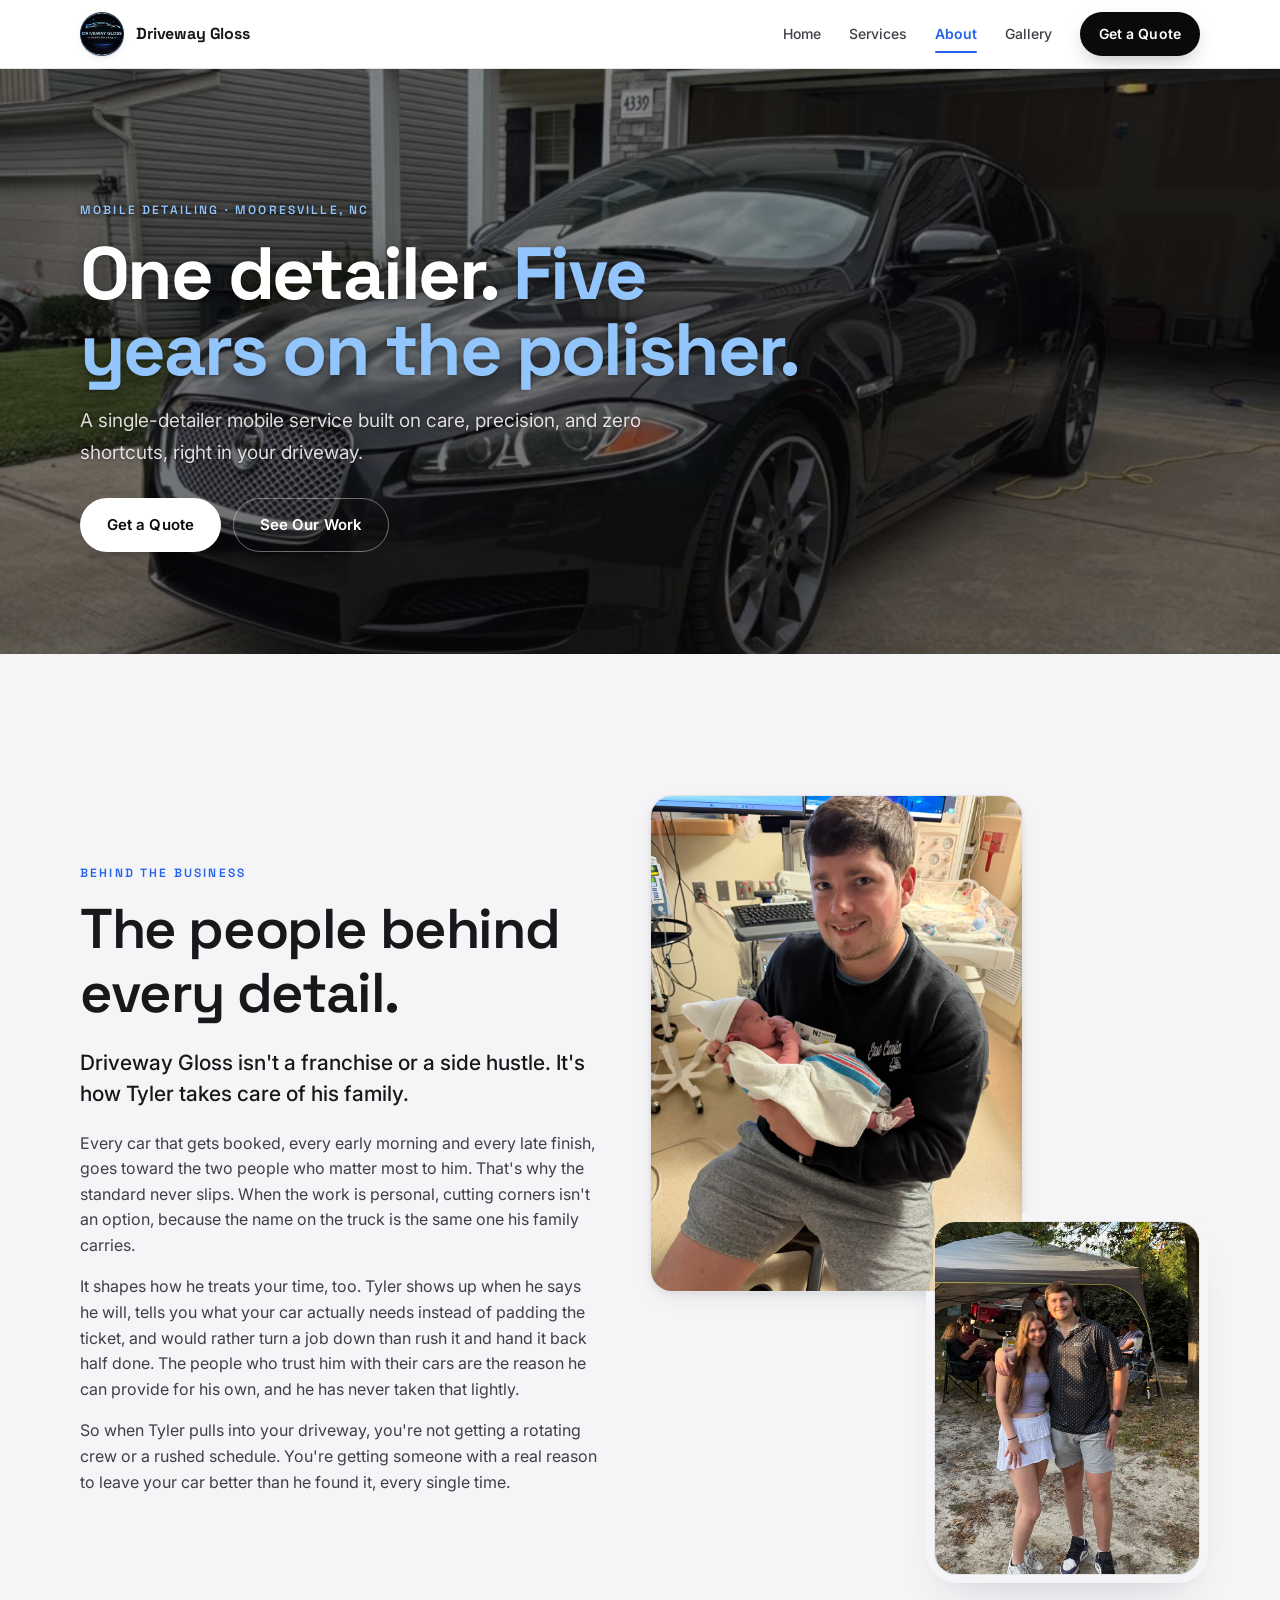
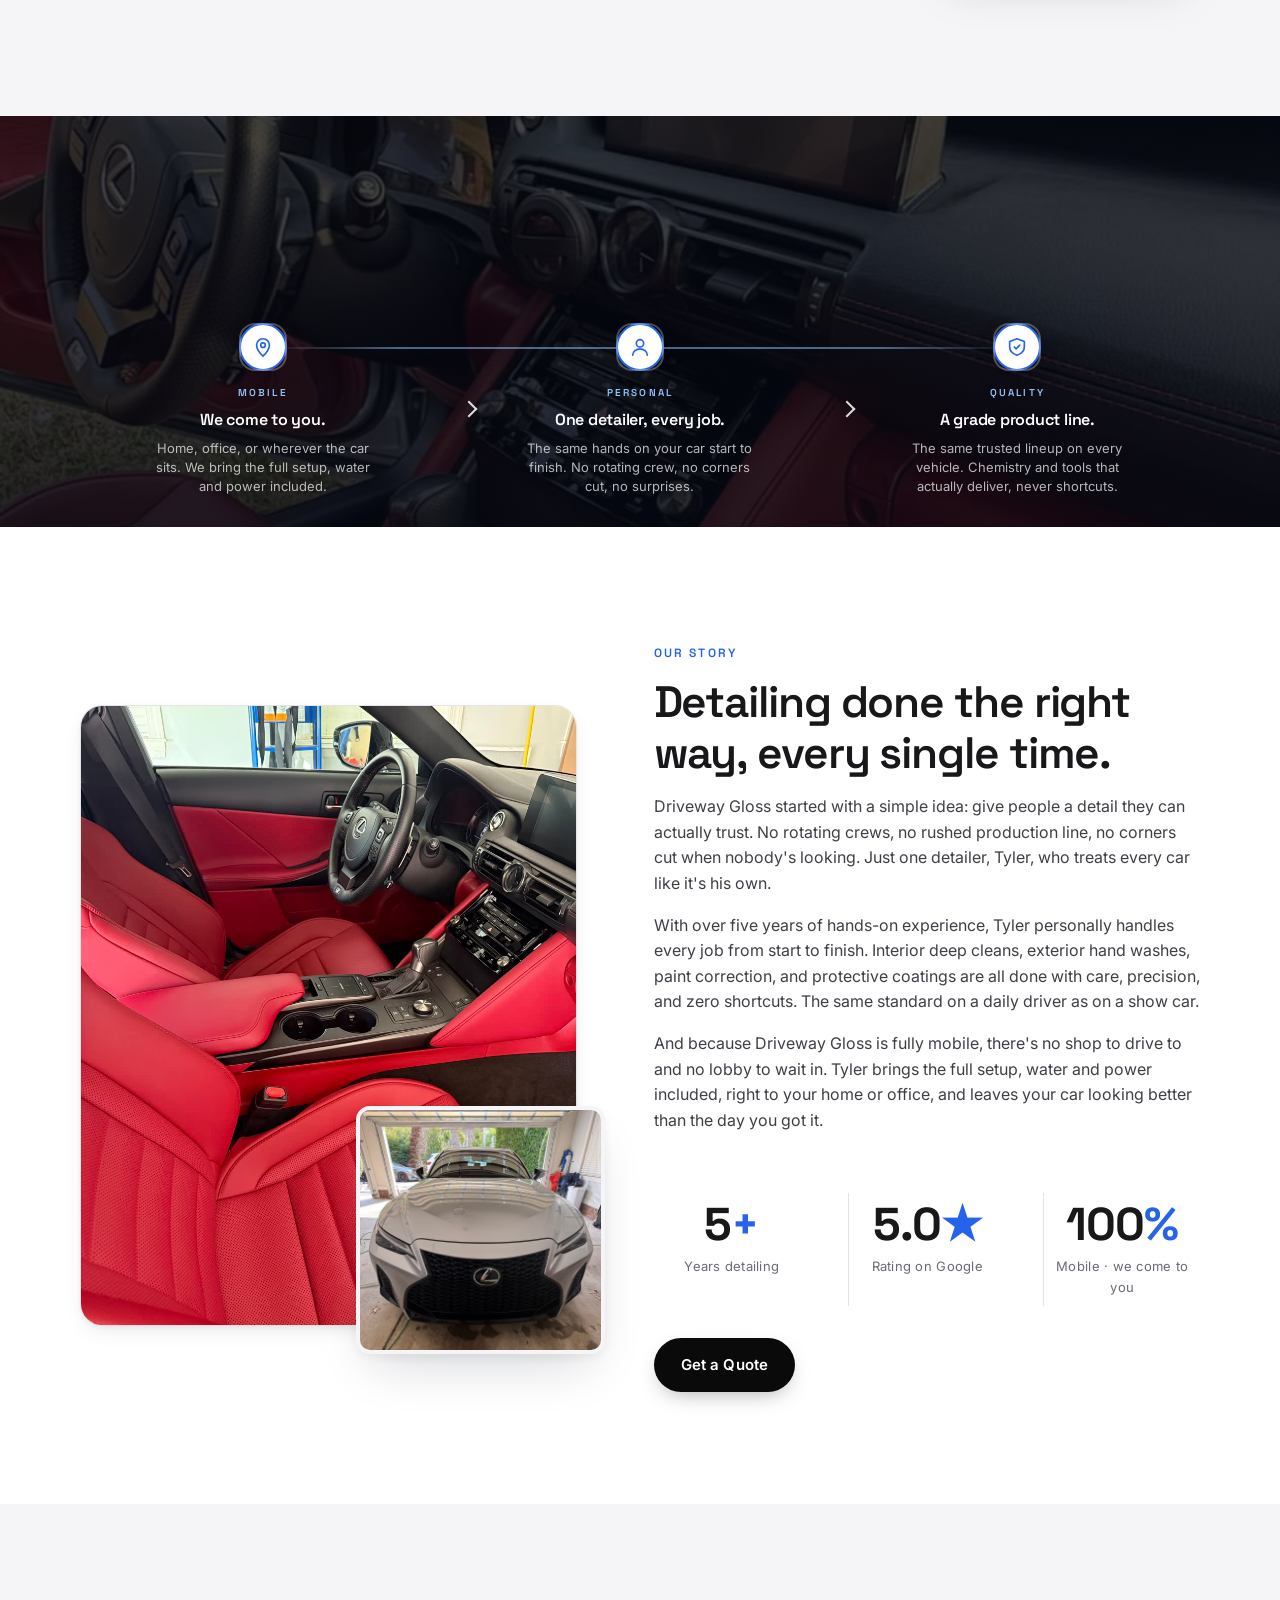
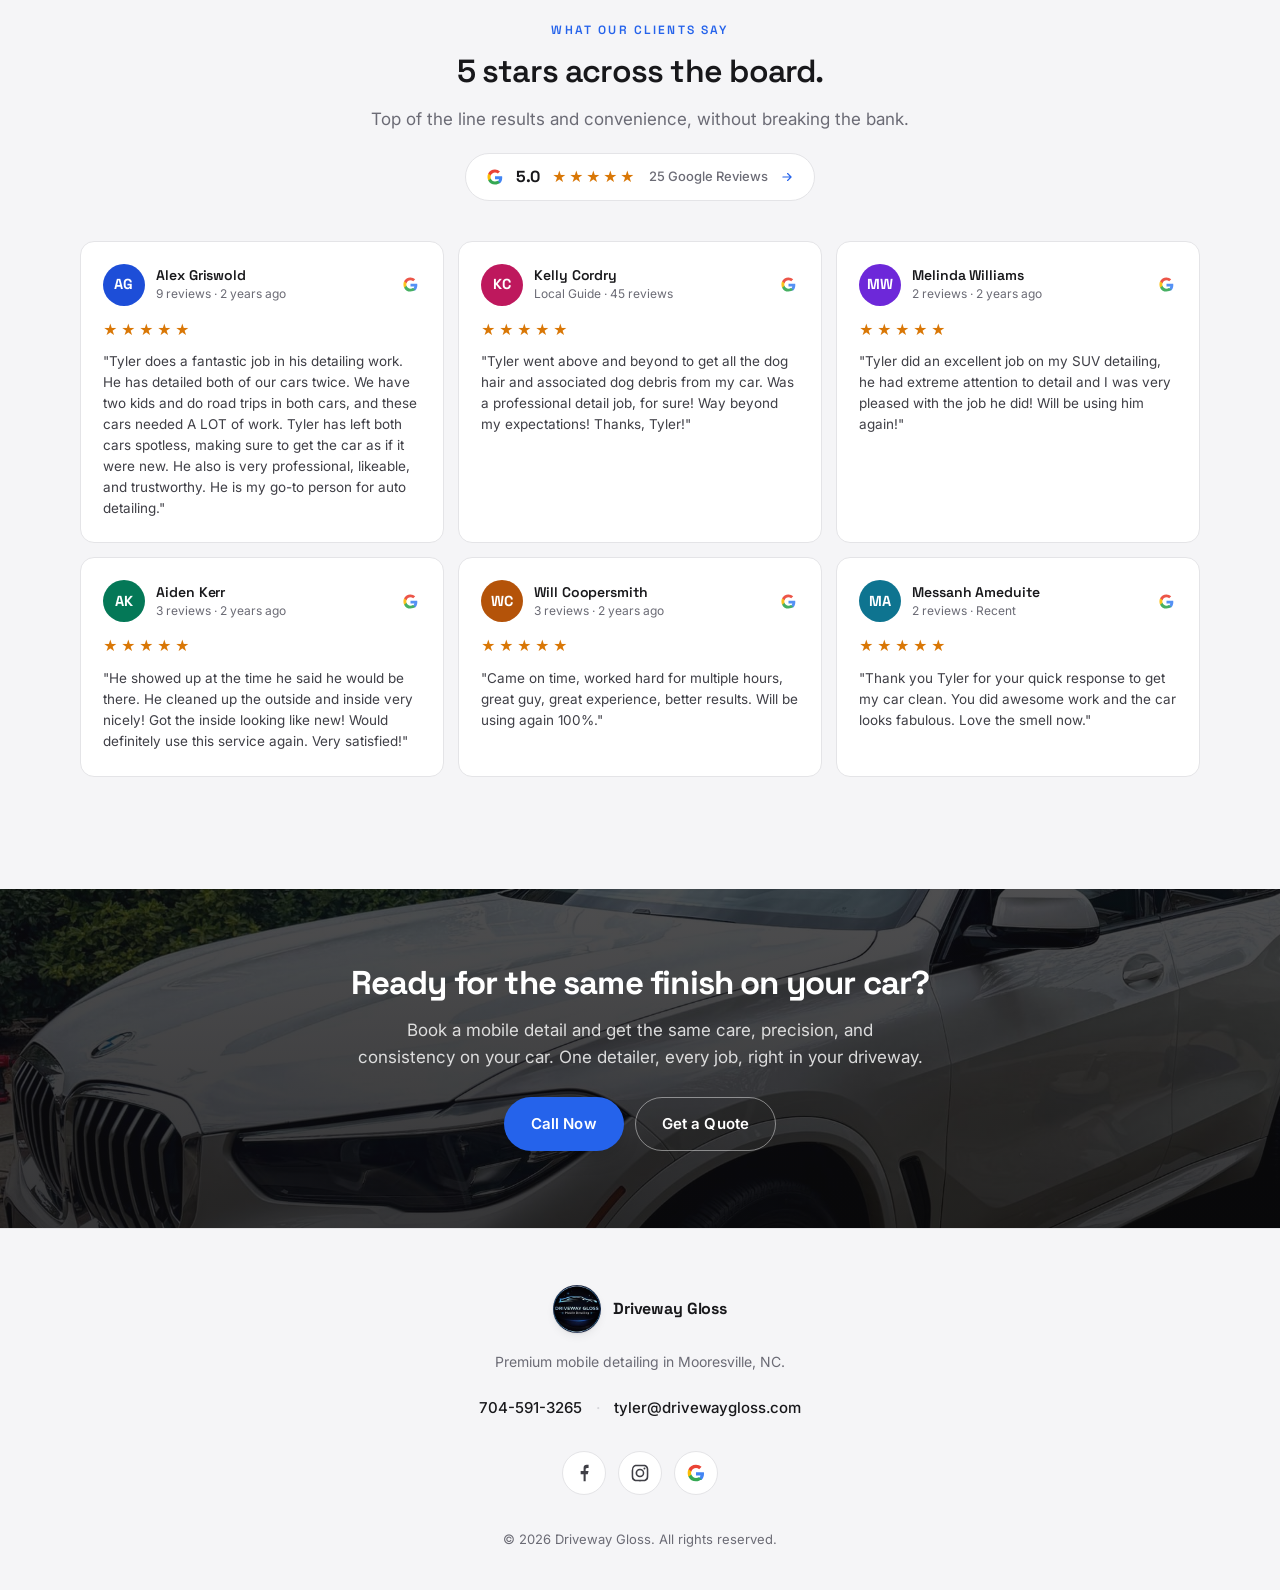
==== commit ef0aa410: "Match homepage hero font to Systema One video title" ====
--- a/about.html
+++ b/about.html
@@ -38,7 +38,7 @@
   <link rel="preconnect" href="https://fonts.gstatic.com" crossorigin />
   <link href="https://fonts.googleapis.com/css2?family=Space+Grotesk:wght@500;600;700&family=Inter:wght@400;500;600&display=swap" rel="stylesheet" />
 
-  <link rel="stylesheet" href="css/style.css?v=2" />
+  <link rel="stylesheet" href="css/style.css?v=8" />
 
   <!-- Scroll-reveal elements start at opacity:0 and are switched on by main.js.
        With JavaScript off nothing would ever become visible, so show it all. -->
@@ -388,6 +388,6 @@
     </a>
   </aside>
 
-  <script src="js/main.js?v=2" defer></script>
+  <script src="js/main.js?v=8" defer></script>
 </body>
 </html>
--- a/css/style.css
+++ b/css/style.css
@@ -2,6 +2,15 @@
    Driveway Gloss: custom stylesheet
    Light, premium automotive theme. Mobile-first.
    ===================================================== */
+
+/* Match the Systema One video hero's self-hosted display face. */
+@font-face {
+  font-family: 'Barlow Condensed';
+  font-style: normal;
+  font-weight: 800;
+  font-display: swap;
+  src: url('../fonts/barlow-condensed-800-latin-89eec21b1a1d.woff2') format('woff2');
+}
 
 /* ---------- Tokens ---------- */
 :root {
@@ -347,8 +356,7 @@
   z-index: -1;
   background: #0a0a0a;
 }
-.hero__video,
-.hero__image {
+.hero__video {
   position: absolute;
   inset: 0;
   width: 100%;
@@ -358,14 +366,7 @@
   transform-origin: center center;
   background-color: #0a0a0a;
 }
-.hero__image {
-  background-image:
-    linear-gradient(180deg, rgba(0,0,0,0.45) 0%, rgba(0,0,0,0.55) 50%, rgba(0,0,0,0.85) 100%),
-    url('../images/hero.jpg');
-  background-size: cover;
-  background-position: center center;
-  background-repeat: no-repeat;
-}
+
 .hero__overlay {
   position: absolute;
   inset: 0;
@@ -392,11 +393,11 @@
 .hero .eyebrow { color: #93c5fd; }
 
 .hero__title {
-  font-family: var(--font-display);
-  font-weight: 700;
+  font-family: 'Barlow Condensed', 'Arial Narrow', sans-serif;
+  font-weight: 800;
   font-size: clamp(42px, 6vw, 74px);
   line-height: 1.02;
-  letter-spacing: -0.035em;
+  letter-spacing: -0.01em;
   color: #fff;
   margin: 18px 0 24px;
   text-wrap: balance;
@@ -638,18 +639,20 @@
   flex-wrap: wrap;
   gap: 16px;
 }
-/* A group of three cards wraps 2 + 1, and `flex-grow` then stretched the lone
-   third card across the full row, leaving a wide card with a single line of
-   text and a lot of empty space under it. Capping a lone last card to half the
-   row keeps it aligned with the column above. */
-@media (min-width: 961px) {
-  .services-grid > *:last-child:nth-child(odd) {
-    max-width: calc(50% - 8px);
-  }
-}
+/* A lone last card deliberately stretches to fill its row. Capping it to half
+   width was tried and reverted: it swapped a wide card for a half card with an
+   equally wide hole beside it, which reads worse. */
 .services-grid > * {
   flex: 1 1 280px;
   /* Cards stretch to fill leftover space in the row: no orphan empty columns */
+}
+
+@media (min-width: 961px) {
+  /* The third service fills the row beneath the first two cards. */
+  #upgrades .services-grid > .service-card:last-child:nth-child(odd) {
+    flex-basis: 100%;
+    max-width: none;
+  }
 }
 
 .service-card {
@@ -725,13 +728,7 @@
   color: var(--text);
   margin: 0;
 }
-.service-card__price {
-  font-family: var(--font-display);
-  font-weight: 600;
-  font-size: 13.5px;
-  color: var(--accent);
-  white-space: nowrap;
-}
+
 .service-card p {
   margin: 0;
   color: var(--text-muted);
@@ -788,93 +785,6 @@
   grid-template-columns: 1fr 1.1fr;
   gap: clamp(40px, 6vw, 80px);
   align-items: center;
-}
-
-.about__media { position: relative; }
-.about__image {
-  position: relative;
-  border-radius: var(--radius-lg);
-  overflow: hidden;
-  background: var(--bg-alt);
-  border: 1px solid var(--border);
-  aspect-ratio: 4 / 5;
-  box-shadow: var(--shadow-md);
-}
-.about__image img {
-  width: 100%;
-  height: 100%;
-  object-fit: cover;
-}
-.about__badge {
-  position: absolute;
-  bottom: -16px;
-  right: -16px;
-  background: var(--accent);
-  color: #fff;
-  padding: 18px 22px;
-  border-radius: var(--radius);
-  display: flex;
-  align-items: center;
-  gap: 12px;
-  box-shadow: 0 18px 40px -12px var(--accent-glow);
-  max-width: 240px;
-}
-.about__badge strong {
-  font-family: var(--font-display);
-  font-size: 32px;
-  font-weight: 700;
-  letter-spacing: -0.02em;
-}
-.about__badge span {
-  font-size: 12px;
-  font-weight: 500;
-  line-height: 1.3;
-  opacity: 0.95;
-}
-
-.about__content .section__title { margin-top: 12px; }
-.about__content p {
-  color: var(--text-body);
-  margin: 0 0 16px;
-}
-
-.about__points {
-  list-style: none;
-  margin: 28px 0 32px;
-  padding: 0;
-  display: grid;
-  gap: 14px;
-}
-.about__points li {
-  position: relative;
-  padding: 16px 18px 16px 48px;
-  background: var(--surface);
-  border: 1px solid var(--border);
-  border-radius: var(--radius);
-  font-size: 15px;
-  color: var(--text-muted);
-  transition: border-color .25s var(--ease), background .25s var(--ease);
-}
-.about__points li:hover {
-  border-color: var(--accent);
-  background: var(--accent-soft);
-}
-.about__points li strong {
-  display: block;
-  color: var(--text);
-  margin-bottom: 2px;
-  font-weight: 600;
-}
-.about__points li::before {
-  content: '';
-  position: absolute;
-  left: 18px;
-  top: 21px;
-  width: 14px;
-  height: 14px;
-  border-radius: 50%;
-  background: var(--accent);
-  box-shadow: 0 0 0 4px var(--accent-glow);
 }
 
 /* ---------- Testimonials (compact): 3 columns × 2 rows on desktop ---------- */
@@ -977,9 +887,6 @@
   align-items: start;
 }
 
-.contact__intro .section__title { text-align: left; margin-top: 12px; }
-.contact__intro .section__lede { text-align: left; }
-
 .contact__info {
   list-style: none;
   margin: 36px 0 28px;
@@ -1011,42 +918,6 @@
   transition: color .2s var(--ease);
 }
 .contact__info a:hover { color: var(--accent); }
-
-.contact__social {
-  display: flex;
-  gap: 10px;
-  flex-wrap: wrap;
-}
-.contact__social a {
-  padding: 10px 18px;
-  border: 1px solid var(--border);
-  border-radius: 999px;
-  font-size: 13px;
-  font-weight: 500;
-  color: var(--text-body);
-  background: var(--surface);
-  transition: all .25s var(--ease);
-  min-height: 40px;
-  display: inline-flex;
-  align-items: center;
-}
-.contact__social a:hover {
-  color: var(--accent);
-  border-color: var(--accent);
-  background: var(--accent-soft);
-  transform: translateY(-2px);
-}
-
-/* Form */
-.contact__form {
-  background: var(--surface);
-  border: 1px solid var(--border);
-  border-radius: var(--radius-lg);
-  padding: clamp(28px, 4vw, 40px);
-  display: grid;
-  gap: 18px;
-  box-shadow: var(--shadow-md);
-}
 
 .form__row {
   display: grid;
@@ -1131,20 +1002,7 @@
 }
 .footer__brand .nav__brand-mark { width: 48px; height: 48px; }
 .footer__tag { color: var(--text-muted); margin: 0; font-size: 14px; }
-.footer__links {
-  display: flex;
-  justify-content: center;
-  gap: 24px;
-  flex-wrap: wrap;
-  margin: 8px 0;
-}
-.footer__links a {
-  font-size: 14px;
-  color: var(--text-body);
-  transition: color .2s var(--ease);
-  padding: 6px 0;
-}
-.footer__links a:hover { color: var(--accent); }
+
 .footer__legal {
   margin: 12px 0 0;
   font-size: 13px;
@@ -1389,55 +1247,7 @@
 }
 .ba-card:nth-child(2):hover { transform: translateY(-6px) rotate(0.6deg); }
 .ba-card:hover::after { opacity: 1; }
-.ba-card__media {
-  position: relative;
-  aspect-ratio: 4 / 5;
-  overflow: hidden;
-  background: var(--bg-alt);
-  border-radius: 14px;
-}
-.ba-card__media img {
-  width: 100%;
-  height: 100%;
-  object-fit: cover;
-  display: block;
-}
-/* Wheel restoration (2nd card): image was cropping the clean wheel
-   off the bottom, so anchor focus lower to keep it fully visible. */
-.ba-card:nth-child(2) .ba-card__media img {
-  object-position: center 72%;
-}
-.ba-card__media::after {
-  /* thin divider line at midpoint to match the visual before/after split */
-  content: '';
-  position: absolute;
-  left: 0; right: 0;
-  top: 50%;
-  height: 2px;
-  background: rgba(255,255,255,0.55);
-  transform: translateY(-1px);
-  pointer-events: none;
-  z-index: 1;
-}
-
-.ba-card__label {
-  position: absolute;
-  left: 12px;
-  padding: 4px 10px;
-  font-family: var(--font-display);
-  font-size: 10px;
-  font-weight: 600;
-  letter-spacing: 0.18em;
-  text-transform: uppercase;
-  color: #fff;
-  background: rgba(0,0,0,0.55);
-  backdrop-filter: blur(4px);
-  -webkit-backdrop-filter: blur(4px);
-  border-radius: 999px;
-  z-index: 1;
-}
-.ba-card__label--top { top: 12px; }
-.ba-card__label--bottom { bottom: 12px; }
+
 .ba-card figcaption {
   padding: 16px 6px 22px;
   display: grid;
@@ -1836,10 +1646,6 @@
   100%      { stroke-dashoffset: 22; }
 }
 
-.step-svg__rays {
-  transform-origin: 12px 12px;
-  animation: step-rays-spin 8s linear infinite;
-}
 @keyframes step-rays-spin {
   to { transform: rotate(360deg); }
 }
@@ -1865,10 +1671,9 @@
 
 @media (prefers-reduced-motion: reduce) {
   .step__icon::before,
-  .step-svg__check,
-  .step-svg__rays,
-  .step-svg__plane,
-  .step-svg__slider { animation: none; }
+.step-svg__check,
+.step-svg__plane,
+.step-svg__slider { animation: none; }
 }
 
 /* Step text block */
@@ -1895,78 +1700,6 @@
   color: var(--text-muted);
   line-height: 1.45;
 }
-
-/* ---------- Simple Pricing: 3 Steps (matches Upgrades visual style) ---------- */
-.step-cards {
-  display: grid;
-  grid-template-columns: repeat(3, 1fr);
-  gap: 16px;
-}
-.step-card {
-  position: relative;
-  background: var(--surface);
-  border: 1px solid var(--border);
-  border-radius: var(--radius);
-  padding: 24px 24px 0;
-  display: flex;
-  flex-direction: column;
-  gap: 10px;
-  overflow: hidden;
-  transition: transform .35s var(--ease), border-color .35s var(--ease), box-shadow .35s var(--ease);
-}
-.step-card:hover {
-  transform: translateY(-4px);
-  border-color: var(--accent);
-  box-shadow: var(--shadow-lg), 0 0 0 1px var(--accent-glow);
-}
-.step-card__num {
-  display: grid;
-  place-items: center;
-  width: 56px;
-  height: 56px;
-  border-radius: 14px;
-  background: var(--accent-soft);
-  color: var(--accent);
-  font-family: var(--font-display);
-  font-size: 24px;
-  font-weight: 700;
-  letter-spacing: -0.02em;
-  line-height: 1;
-  margin-bottom: 4px;
-  transition: background .3s var(--ease), color .3s var(--ease), transform .3s var(--ease);
-}
-.step-card:hover .step-card__num {
-  background: var(--accent);
-  color: #fff;
-  transform: scale(1.06) rotate(-3deg);
-}
-.step-card__title {
-  font-family: var(--font-display);
-  font-weight: 600;
-  font-size: 19px;
-  letter-spacing: -0.015em;
-  color: var(--text);
-  margin: 0;
-}
-.step-card__desc {
-  margin: 0 0 4px;
-  color: var(--text-muted);
-  font-size: 14px;
-  line-height: 1.5;
-}
-.step-card__media {
-  margin: 8px -24px 0 -24px;
-  aspect-ratio: 16 / 10;
-  overflow: hidden;
-  background: var(--bg-alt);
-}
-.step-card__media img {
-  width: 100%;
-  height: 100%;
-  object-fit: cover;
-  transition: transform .6s var(--ease);
-}
-.step-card:hover .step-card__media img { transform: scale(1.04); }
 
 /* ---------- Base Services (cards with photos at top) ---------- */
 .base-services {
@@ -2044,15 +1777,7 @@
   color: var(--accent);
   white-space: nowrap;
 }
-.base-card__includes-label {
-  margin: 0;
-  font-family: var(--font-display);
-  font-size: 11px;
-  font-weight: 600;
-  letter-spacing: 0.18em;
-  text-transform: uppercase;
-  color: var(--text-muted);
-}
+
 .base-card__list {
   list-style: none;
   margin: 0;
@@ -2060,11 +1785,7 @@
   display: grid;
   gap: 8px;
 }
-.base-card__list-note {
-  font-size: 12px;
-  color: var(--text-muted);
-  font-weight: 400;
-}
+
 .base-card__list li {
   position: relative;
   padding-left: 30px;
@@ -2089,31 +1810,7 @@
   font-style: italic;
   color: var(--text-muted);
 }
-.service-card__list {
-  list-style: none;
-  margin: 0;
-  padding: 0;
-  display: grid;
-  gap: 6px;
-}
-.service-card__list li {
-  position: relative;
-  padding-left: 20px;
-  font-size: 13.5px;
-  color: var(--text-body);
-  line-height: 1.5;
-}
-.service-card__list li::before {
-  content: '';
-  position: absolute;
-  left: 0;
-  top: 6px;
-  width: 10px;
-  height: 10px;
-  border-radius: 50%;
-  border: 1.5px solid var(--accent);
-  background: var(--accent-soft);
-}
+
 .base-card--featured {
   border-color: var(--accent);
   box-shadow: var(--shadow-md), 0 0 0 1px var(--accent-glow);
@@ -2162,9 +1859,8 @@
 
   /* Track: a centered flex row that we translate via --offset */
   .base-carousel .base-services,
-  .base-carousel--ba .ba-grid,
-  .base-carousel--tiers .sv-tier-list,
-  #how-it-works .base-carousel--steps .steps {
+.base-carousel--tiers .sv-tier-list,
+#how-it-works .base-carousel--steps .steps {
     display: flex;
     grid-template-columns: none;
     gap: 18px;
@@ -2181,15 +1877,13 @@
      the row. Premium carries seven bullets to Signature's five, and with the
      mobile price hidden nothing filled the difference, leaving ~70px of blank
      card under the shorter ones. */
-  .base-carousel .base-services,
-  .base-carousel--tiers .sv-tier-list {
+  .base-carousel .base-services {
     align-items: flex-start;
   }
 
   /* Cards: side cards scaled down + dimmed; active card full-size */
   .base-carousel .base-services > .base-card,
-  .base-carousel--ba .ba-grid > .ba-card,
-  #how-it-works .base-carousel--steps .steps > .step {
+#how-it-works .base-carousel--steps .steps > .step {
     flex: 0 0 72vw;
     max-width: 320px;
     transform: scale(0.82);
@@ -2198,8 +1892,7 @@
     transform-origin: center center;
   }
   .base-carousel .base-services > .base-card.is-active,
-  .base-carousel--ba .ba-grid > .ba-card.is-active,
-  #how-it-works .base-carousel--steps .steps > .step.is-active {
+#how-it-works .base-carousel--steps .steps > .step.is-active {
     transform: scale(1);
     opacity: 1;
     z-index: 2;
@@ -2211,19 +1904,30 @@
     flex-basis: 68vw;
   }
 
-  /* Tier cards keep their normal full-width shape and simply slide. They opt
-     out of the shared scale-down/dim treatment above: at this card size the
-     shrunken neighbours read as fussy rather than polished, and the narrow
-     72vw width forced the card's wide row layout into a tall column. */
+  /* Service tiers follow the finger with native scrolling. Symmetric gutters
+     let the first and last card snap to the same centered position. */
+  .base-carousel--tiers { touch-action: auto; }
+  .base-carousel--tiers .sv-tier-list {
+    position: relative;
+    width: 100%;
+    align-items: stretch;
+    padding-inline: max(0px, calc((100% - min(80vw, 440px)) / 2));
+    overflow-x: auto;
+    scroll-snap-type: x mandatory;
+    overscroll-behavior-x: contain;
+    scrollbar-width: none;
+    transform: none;
+    transition: none;
+    will-change: auto;
+  }
+  .base-carousel--tiers .sv-tier-list::-webkit-scrollbar { display: none; }
   .base-carousel--tiers .sv-tier-list > .sv-tier {
     flex: 0 0 80vw;
     max-width: 440px;
-  }
-  /* Arrows tucked to the very edge. At 86vw the card left no room and the
-     40px buttons sat on top of the feature pills; 80vw plus a 4px inset keeps
-     them clear of the card on a 390px phone and wider. */
-  .base-carousel--tiers .base-carousel__arrow--prev { left: 4px; }
-  .base-carousel--tiers .base-carousel__arrow--next { right: 4px; }
+    scroll-snap-align: center;
+    scroll-snap-stop: always;
+  }
+  .base-carousel--tiers .sv-tier:hover { transform: none; }
 
   /* Steps carousel: no down-arrow chevrons between cards (arrows are on the sides now) */
   #how-it-works .base-carousel--steps .step:not(:last-child)::after { display: none; }
@@ -2251,19 +1955,6 @@
   }
   #how-it-works .mobile-copy { display: inline; }
   #how-it-works .desktop-copy { display: none; }
-
-  /* Before/After cards are taller than the packages cards (stacked
-     before/after image), so at the same 72vw width the active card
-     visually dominates and the side cards feel cropped. Narrow the BA
-     cards so the side columns peek out as clearly as in the packages
-     carousel. */
-  .base-carousel--ba .ba-grid > .ba-card {
-    flex-basis: 64vw;
-    transform: scale(0.84);
-  }
-  .base-carousel--ba .ba-grid > .ba-card.is-active {
-    transform: scale(1);
-  }
 
   /* Featured ribbon: top-left red pill like the screenshot */
   .base-card--featured { position: relative; }
@@ -2766,32 +2457,6 @@
   outline-offset: 2px;
 }
 
-/* ---------- Section Divider (decorative) ---------- */
-.section-divider {
-  display: flex;
-  align-items: center;
-  gap: clamp(16px, 3vw, 32px);
-  max-width: var(--max);
-  margin: 0 auto;
-  padding: clamp(28px, 5vw, 48px) var(--pad);
-}
-.section-divider::before,
-.section-divider::after {
-  content: '';
-  flex: 1;
-  height: 1px;
-  background: linear-gradient(90deg, transparent, var(--border-hi), transparent);
-}
-.section-divider img {
-  width: 48px;
-  height: 48px;
-  border-radius: 50%;
-  object-fit: cover;
-  border: 1px solid var(--border);
-  box-shadow: 0 4px 14px -6px rgba(15,23,42,0.18);
-  flex-shrink: 0;
-}
-
 /* ---------- Reveal animations ---------- */
 .reveal {
   opacity: 0;
@@ -2874,19 +2539,13 @@
     grid-template-columns: 1fr;
   }
   .why__image { aspect-ratio: 16 / 10; max-height: 420px; }
-  .about__badge { right: 16px; bottom: -20px; }
+
   .gallery {
     grid-template-columns: repeat(2, 1fr);
     grid-auto-rows: 200px;
   }
   .gallery__item--wide { grid-column: span 2; }
 
-  /* .base-services deliberately stays 3-up here. Collapsing it to one column
-     between 721 and 960 turned the packages section into ~2400-2800px of
-     full-width cards, roughly one screen per package, on iPad portrait and
-     half-width laptop windows. Below 721 the carousel takes over anyway, so
-     the single-column rule only ever applied in that awkward band. */
-  .step-cards { grid-template-columns: 1fr; }
   .steps { grid-template-columns: 1fr; }
   .ba-grid { grid-template-columns: 1fr; }
   .testimonials { grid-template-columns: repeat(2, 1fr); }
@@ -3059,9 +2718,7 @@
     font-size: 14px;
     line-height: 1.2;
   }
-  #upgrades .service-card__price {
-    font-size: 12px;
-  }
+
   #upgrades .service-card p {
     font-size: 12px;
     line-height: 1.35;
@@ -3336,31 +2993,7 @@
     padding: 10px 10px 0;
     border-radius: 16px;
   }
-  .ba-card__media {
-    aspect-ratio: 4 / 5;
-    border-radius: 11px;
-  }
-  .ba-card__media img {
-    object-fit: contain;
-    object-position: center center;
-    background: #0f0f10;
-  }
-  .ba-card__media::after {
-    display: none;
-  }
-  .ba-card:nth-child(2) .ba-card__media,
-  .ba-card:nth-child(3) .ba-card__media {
-    aspect-ratio: 1080 / 1437;
-  }
-  .ba-card:nth-child(2) .ba-card__media img,
-  .ba-card:nth-child(3) .ba-card__media img {
-    object-position: center center;
-  }
-  .ba-card__label {
-    font-size: 9px;
-    padding: 3px 8px;
-    letter-spacing: 0.12em;
-  }
+
   .ba-card figcaption {
     padding: 10px 6px 14px;
   }
@@ -3585,8 +3218,7 @@
     padding-bottom: 42px;
     align-items: flex-start;
   }
-  .hero__video,
-  .hero__image {
+  .hero__video {
     transform: scale(1.12);
   }
   .hero__inner { width: 100%; }
@@ -3757,9 +3389,7 @@
   #recent-work .gallery {
     grid-auto-rows: 132px;
   }
-  .ba-card__media {
-    aspect-ratio: 4 / 5;
-  }
+
   #our-promise .steps,
   #how-it-works .steps {
     gap: 8px;
@@ -4109,45 +3739,6 @@
   background: var(--accent-soft);
 }
 .contact-quote .quote__stars-text { color: var(--text); }
-
-/* Services page: à la carte price list */
-.price-block {
-  max-width: 760px;
-  margin: 0 auto;
-  display: grid;
-  gap: clamp(28px, 4vw, 40px);
-}
-.price-group__title {
-  font-family: var(--font-display);
-  font-size: 12px;
-  font-weight: 600;
-  letter-spacing: 0.14em;
-  text-transform: uppercase;
-  color: var(--text-muted);
-  margin: 0 0 6px;
-}
-.price-list {
-  list-style: none;
-  margin: 0;
-  padding: 0;
-  border-top: 1px solid var(--border);
-}
-.price-row {
-  display: flex;
-  align-items: baseline;
-  justify-content: space-between;
-  gap: 16px;
-  padding: 14px 2px;
-  border-bottom: 1px solid var(--border);
-}
-.price-row__name { color: var(--text); font-weight: 500; }
-.price-row__amt {
-  font-family: var(--font-display);
-  font-weight: 700;
-  font-size: 17px;
-  color: var(--accent);
-  white-space: nowrap;
-}
 
 /* ---------- Before/After comparison slider (drag to reveal) ---------- */
 /* Two-column layout: text left, comparison right */
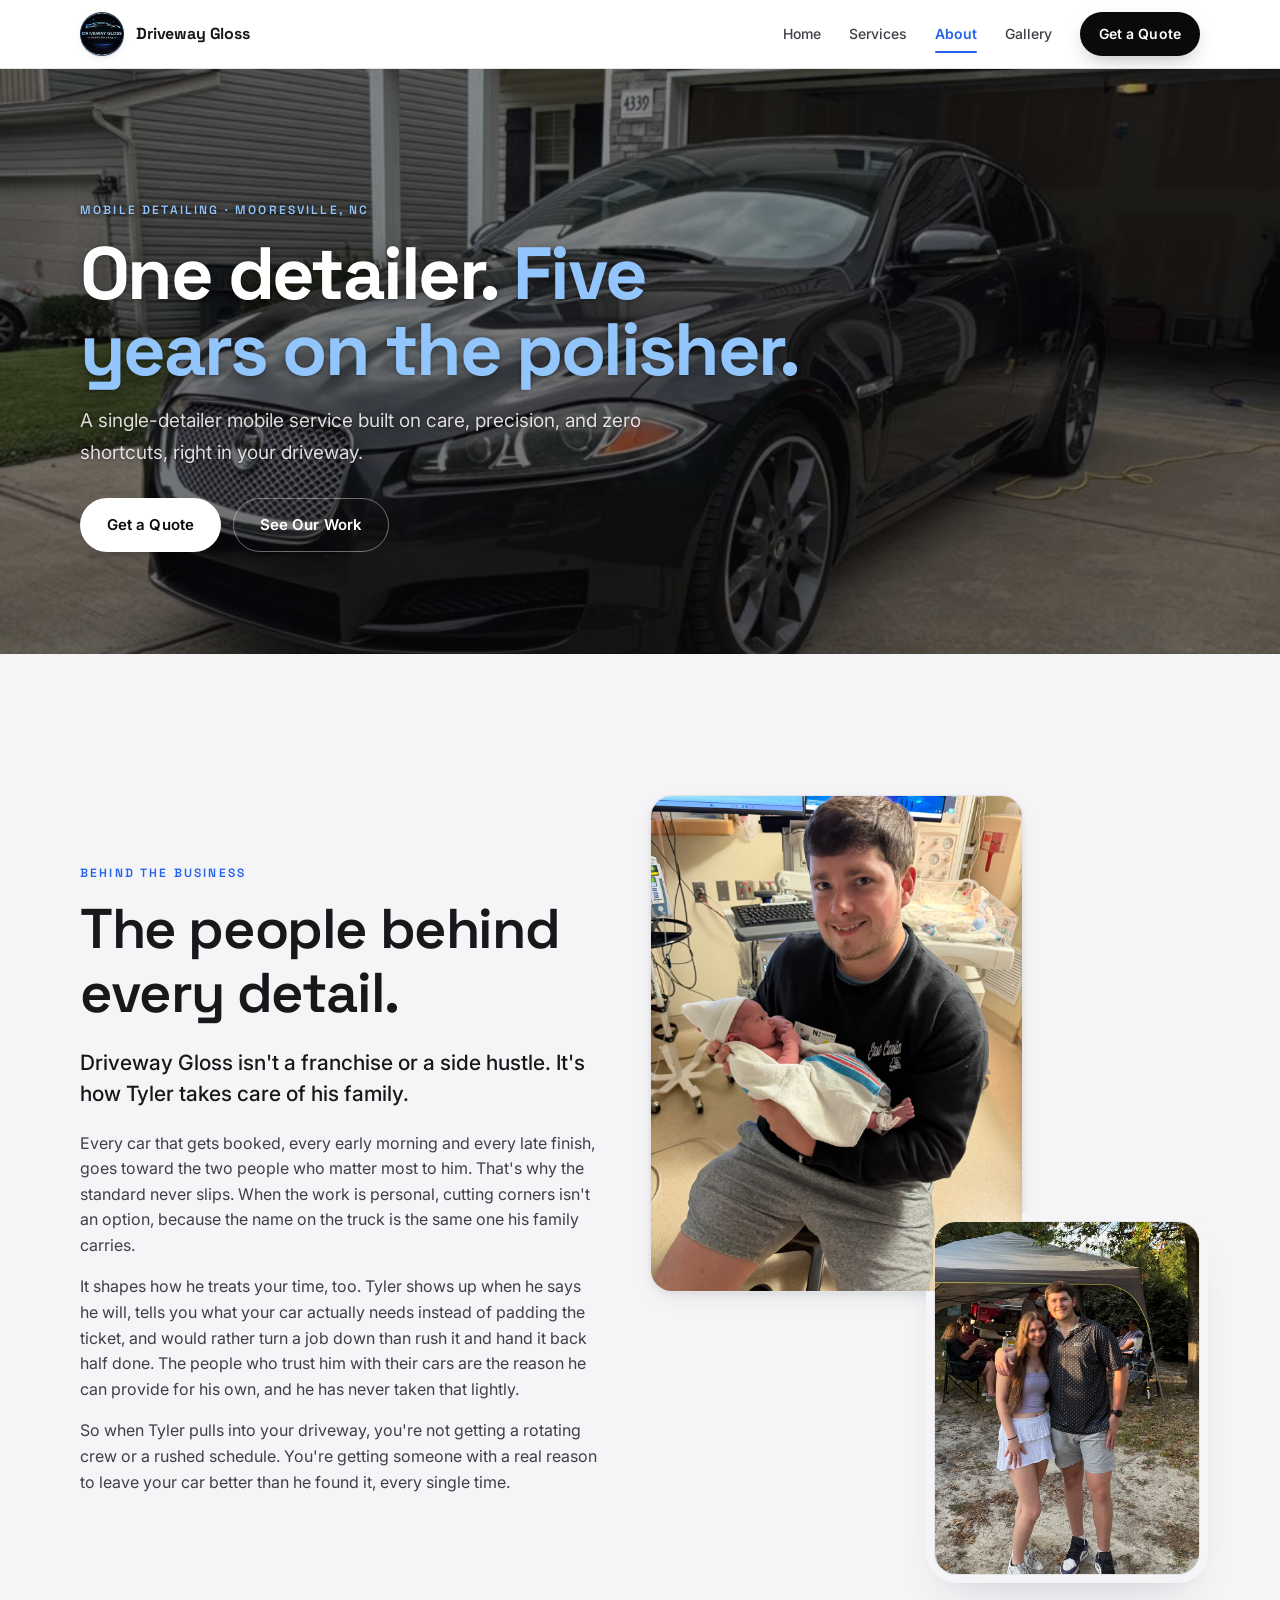
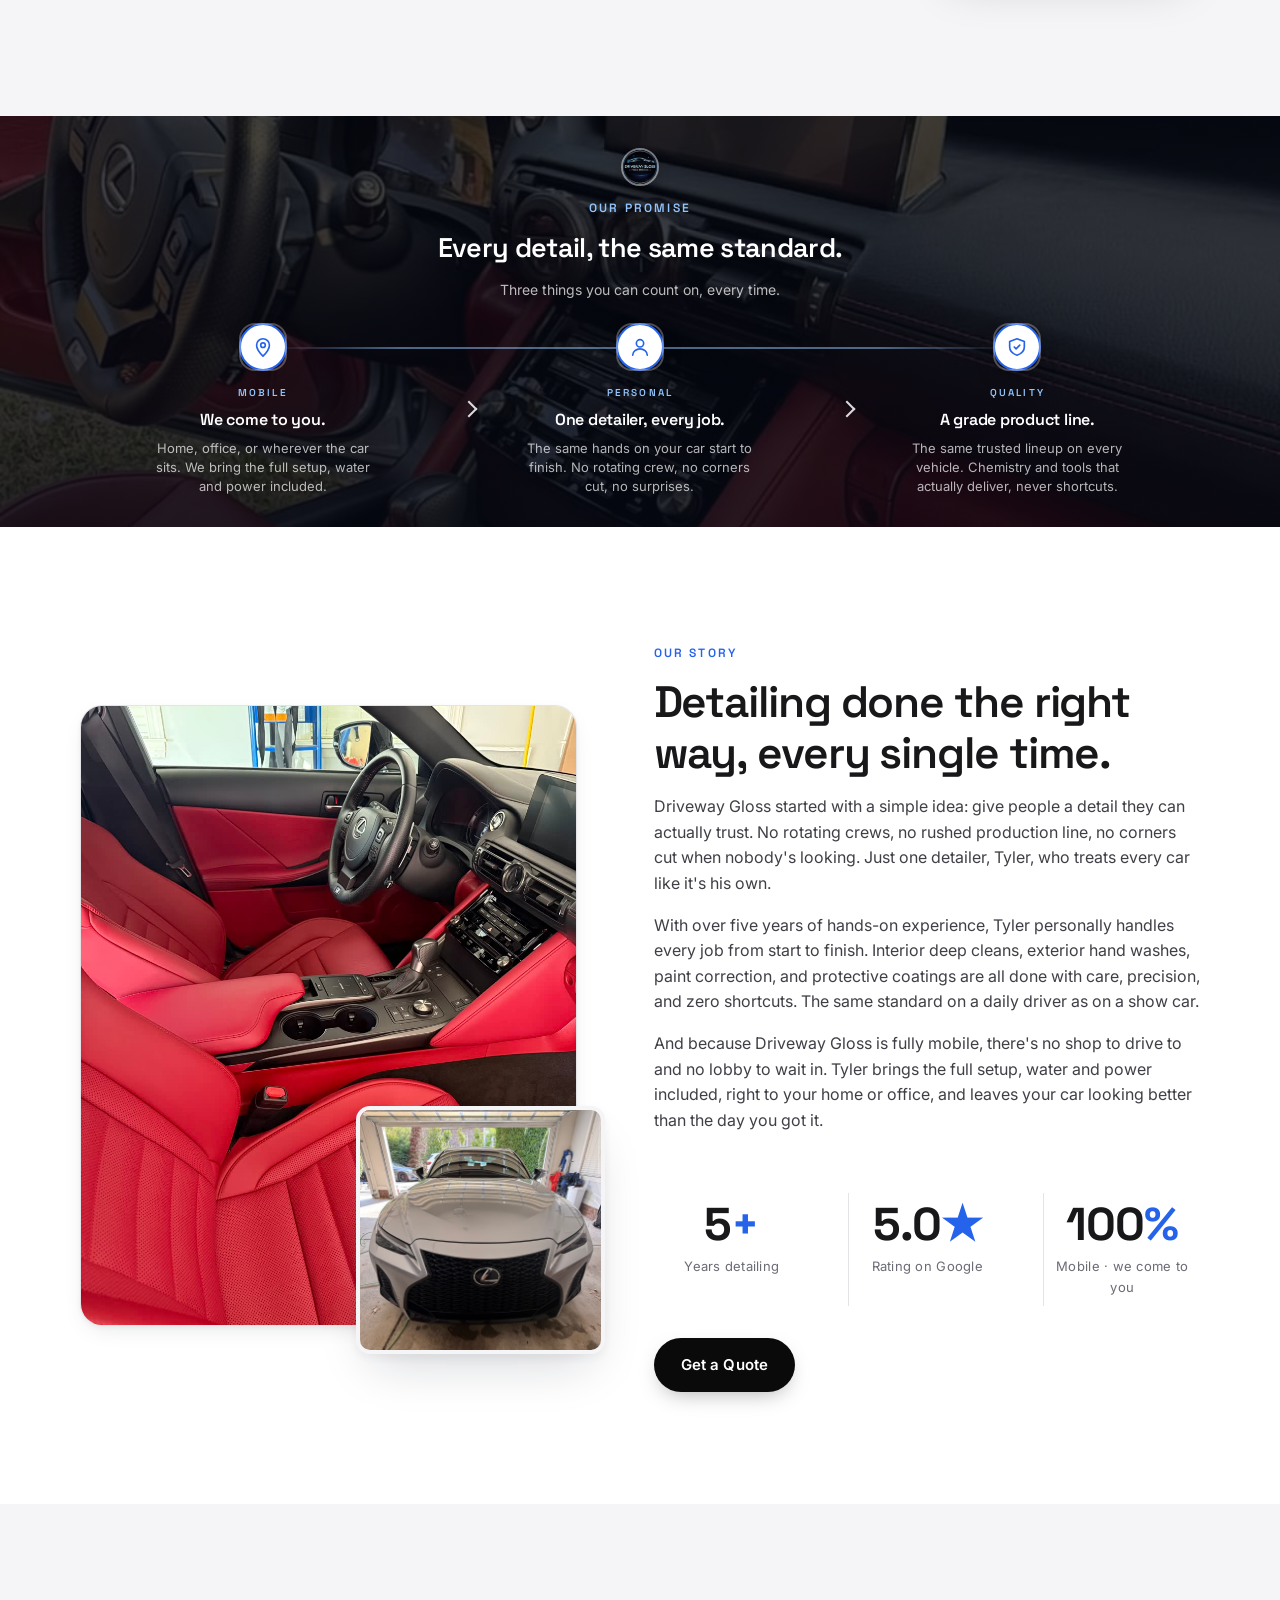
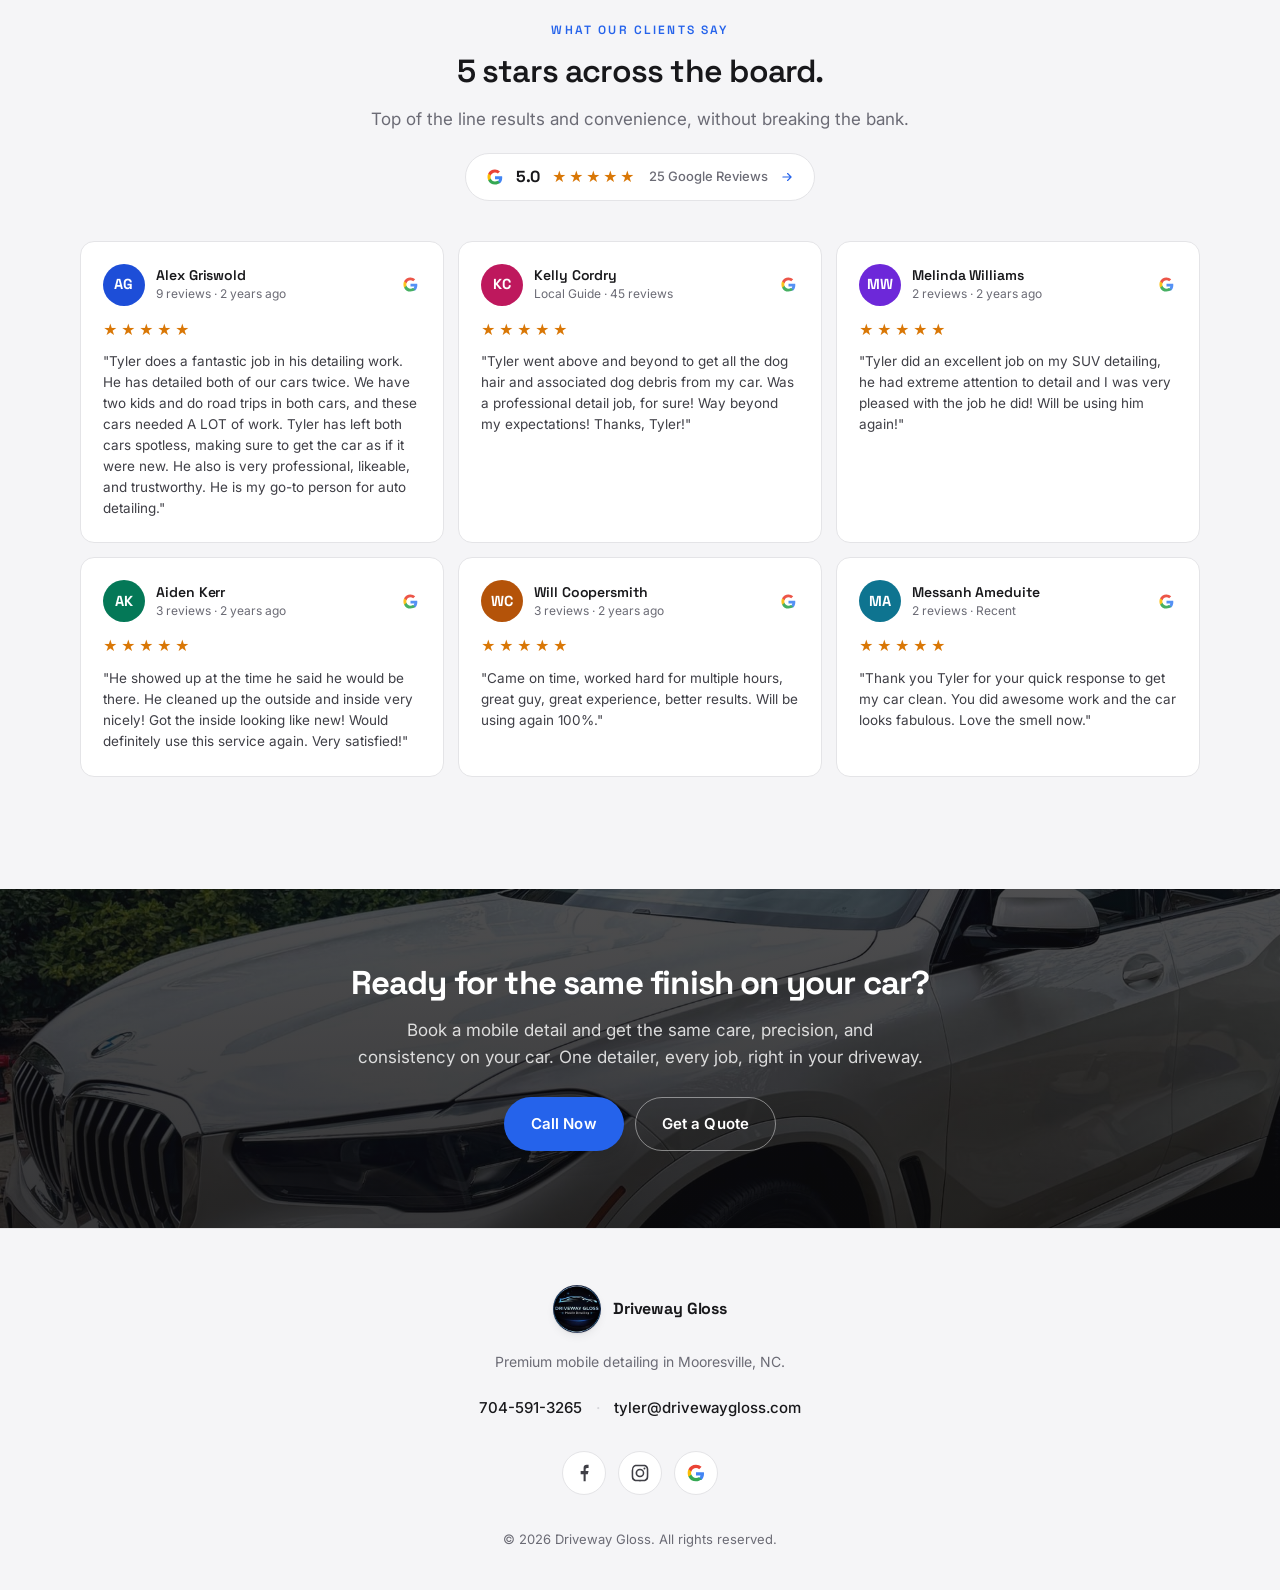
==== commit 6a366ee5: "Restore original homepage hero typography" ====
--- a/about.html
+++ b/about.html
@@ -38,7 +38,7 @@
   <link rel="preconnect" href="https://fonts.gstatic.com" crossorigin />
   <link href="https://fonts.googleapis.com/css2?family=Space+Grotesk:wght@500;600;700&family=Inter:wght@400;500;600&display=swap" rel="stylesheet" />
 
-  <link rel="stylesheet" href="css/style.css?v=8" />
+  <link rel="stylesheet" href="css/style.css?v=9" />
 
   <!-- Scroll-reveal elements start at opacity:0 and are switched on by main.js.
        With JavaScript off nothing would ever become visible, so show it all. -->
@@ -388,6 +388,6 @@
     </a>
   </aside>
 
-  <script src="js/main.js?v=8" defer></script>
+  <script src="js/main.js?v=9" defer></script>
 </body>
 </html>
--- a/css/style.css
+++ b/css/style.css
@@ -2,15 +2,6 @@
    Driveway Gloss: custom stylesheet
    Light, premium automotive theme. Mobile-first.
    ===================================================== */
-
-/* Match the Systema One video hero's self-hosted display face. */
-@font-face {
-  font-family: 'Barlow Condensed';
-  font-style: normal;
-  font-weight: 800;
-  font-display: swap;
-  src: url('../fonts/barlow-condensed-800-latin-89eec21b1a1d.woff2') format('woff2');
-}
 
 /* ---------- Tokens ---------- */
 :root {
@@ -393,11 +384,11 @@
 .hero .eyebrow { color: #93c5fd; }
 
 .hero__title {
-  font-family: 'Barlow Condensed', 'Arial Narrow', sans-serif;
-  font-weight: 800;
+  font-family: var(--font-display);
+  font-weight: 700;
   font-size: clamp(42px, 6vw, 74px);
   line-height: 1.02;
-  letter-spacing: -0.01em;
+  letter-spacing: -0.035em;
   color: #fff;
   margin: 18px 0 24px;
   text-wrap: balance;
